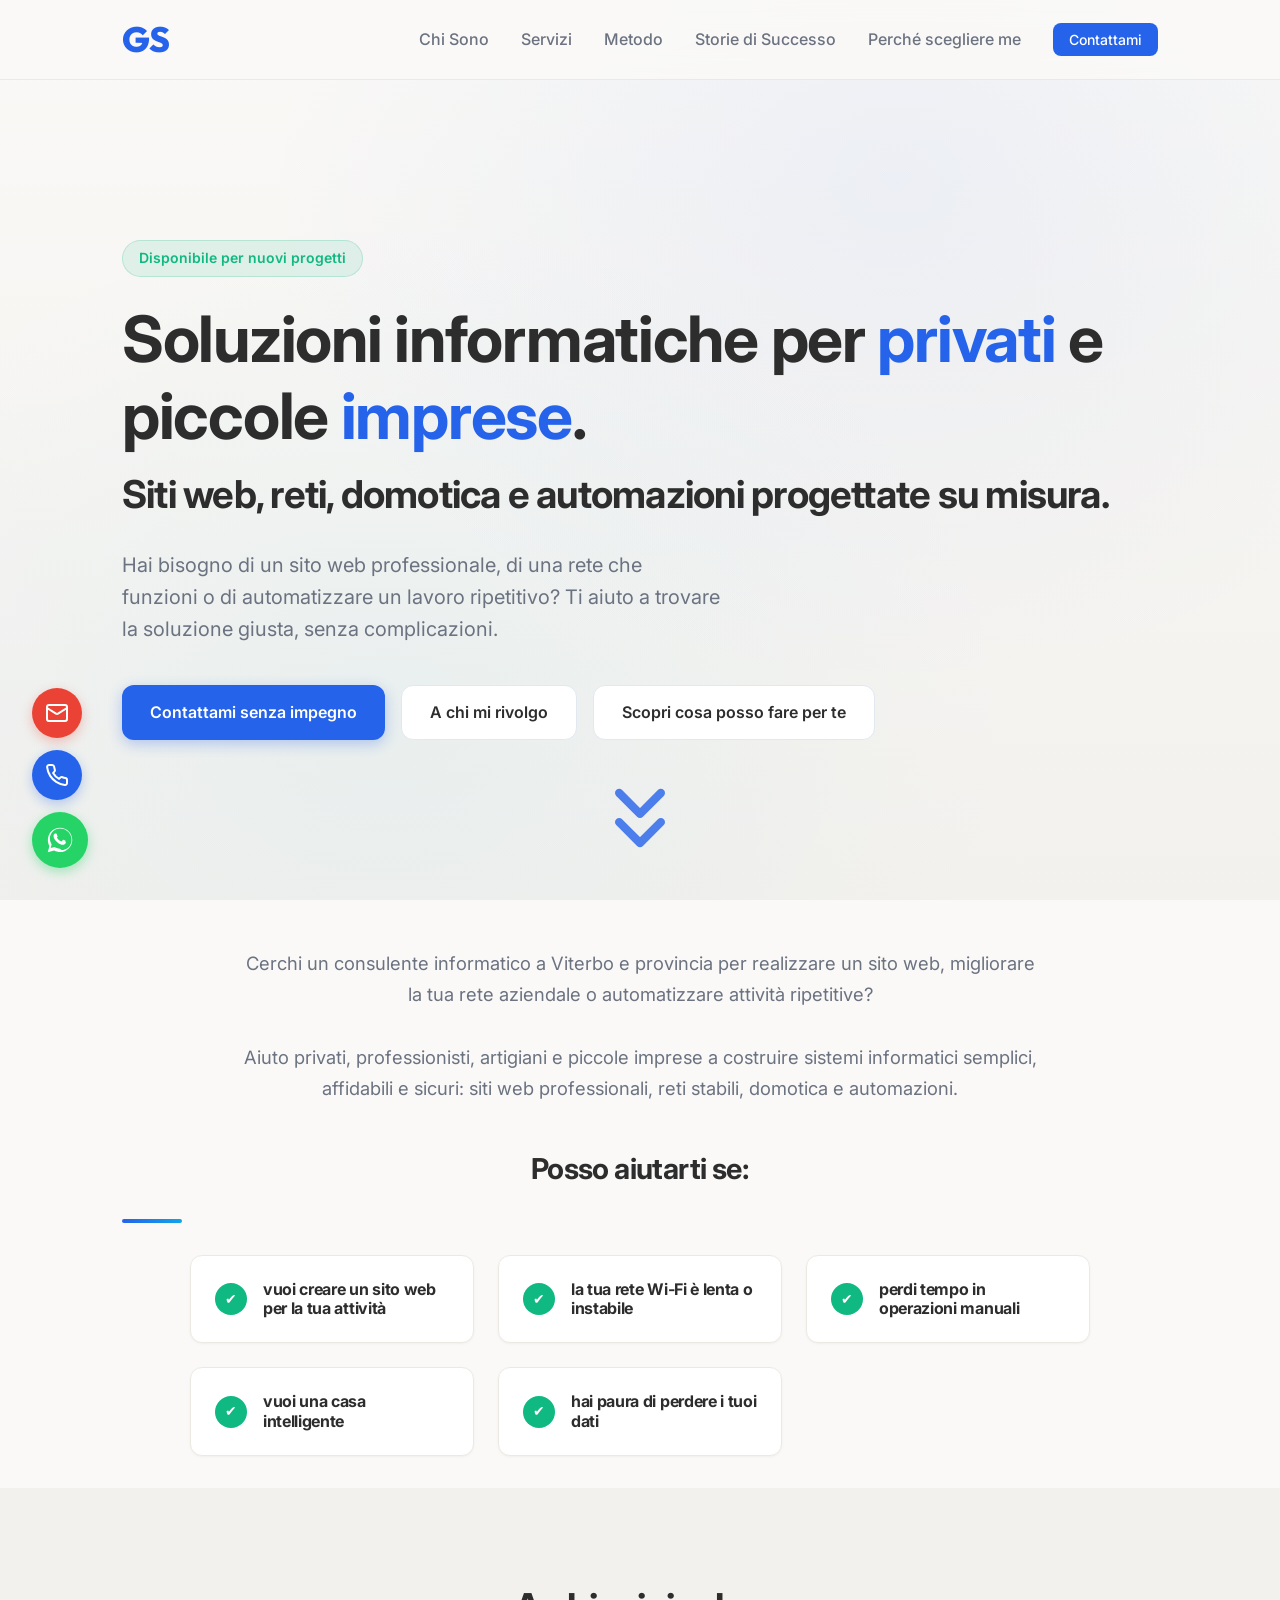
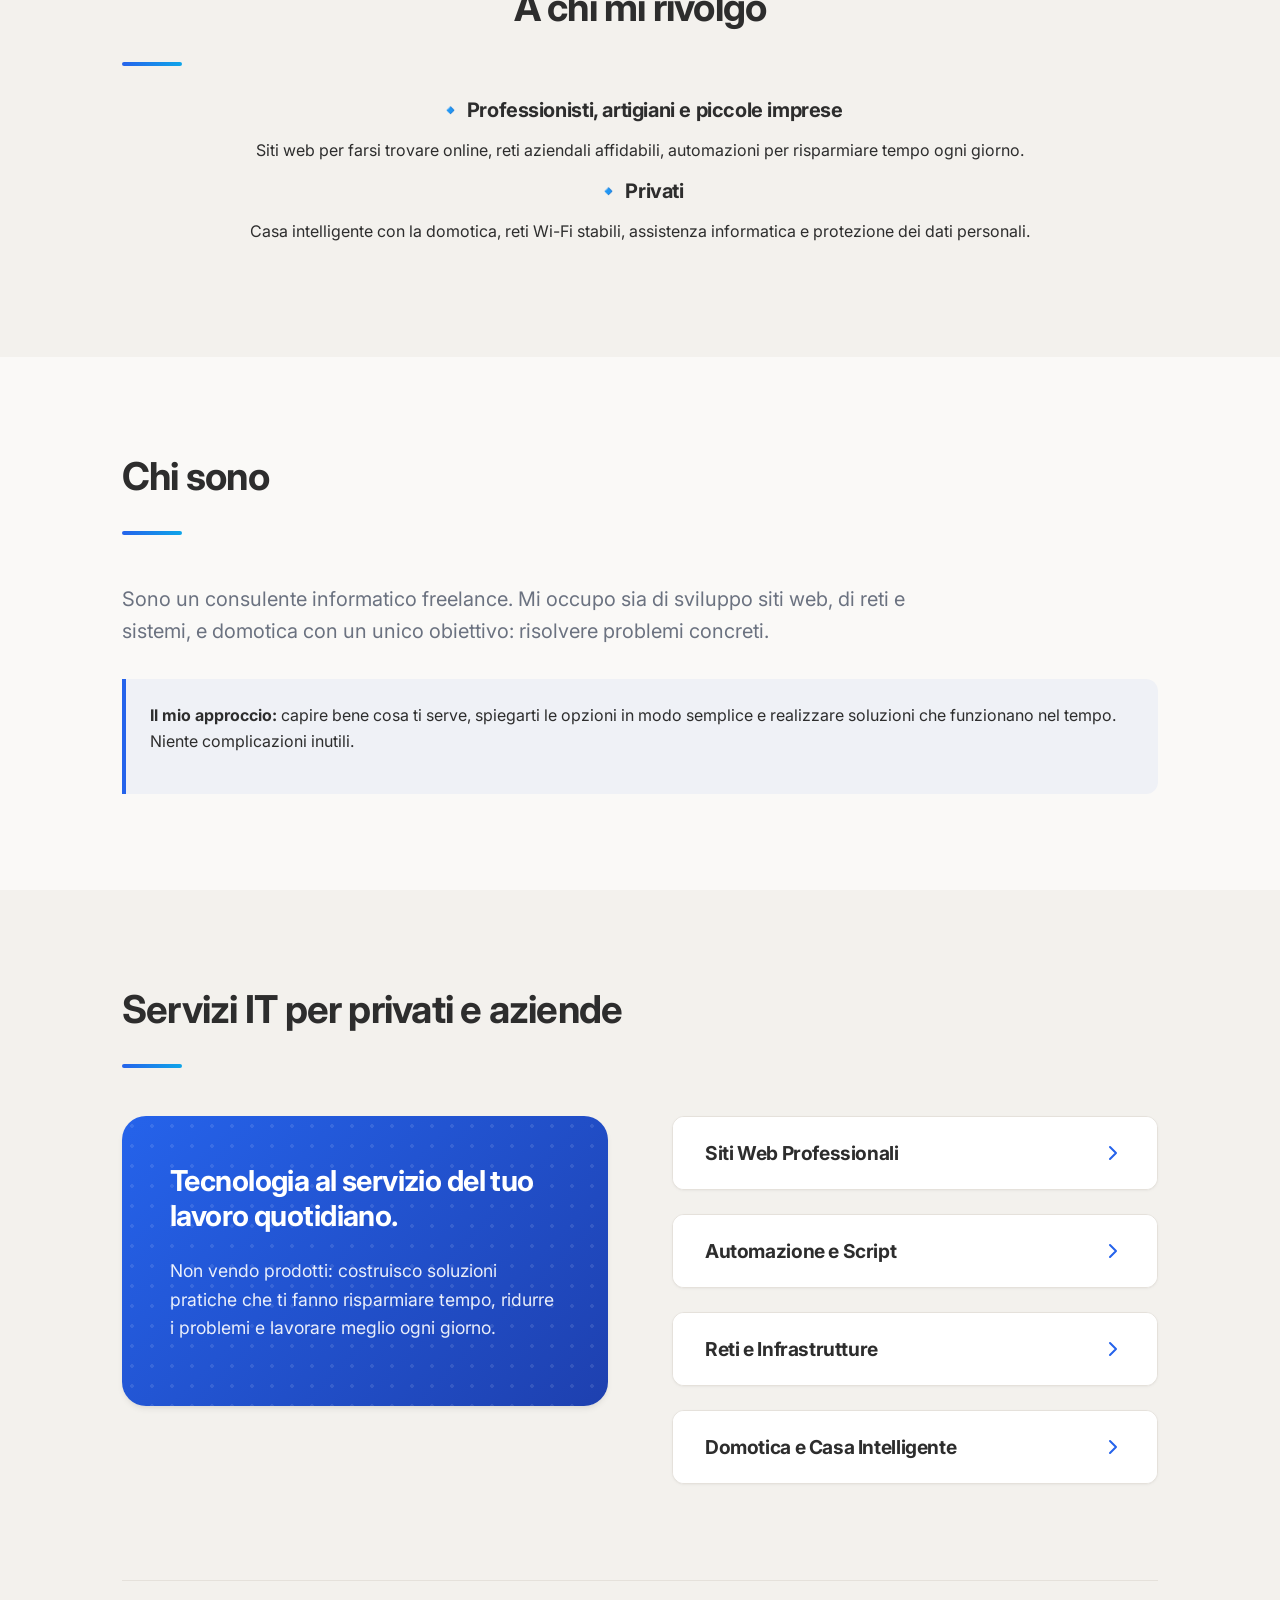
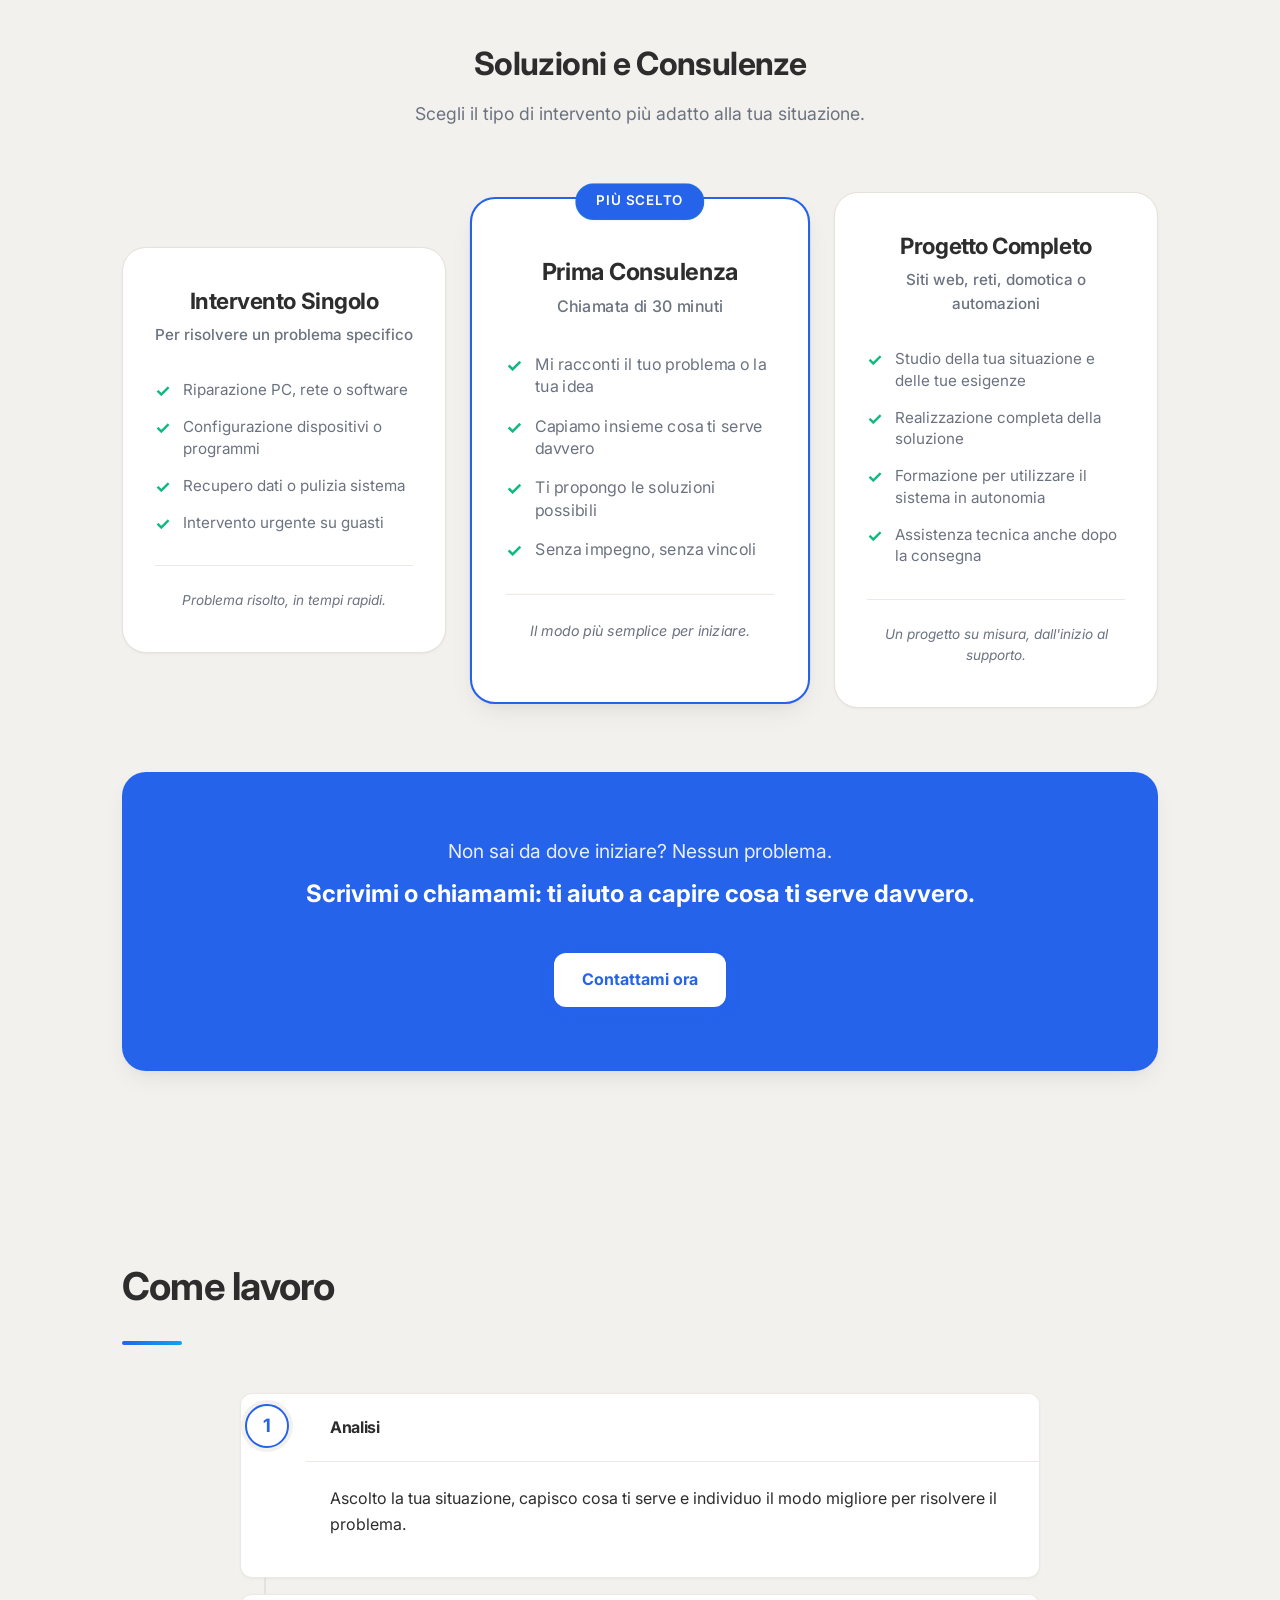
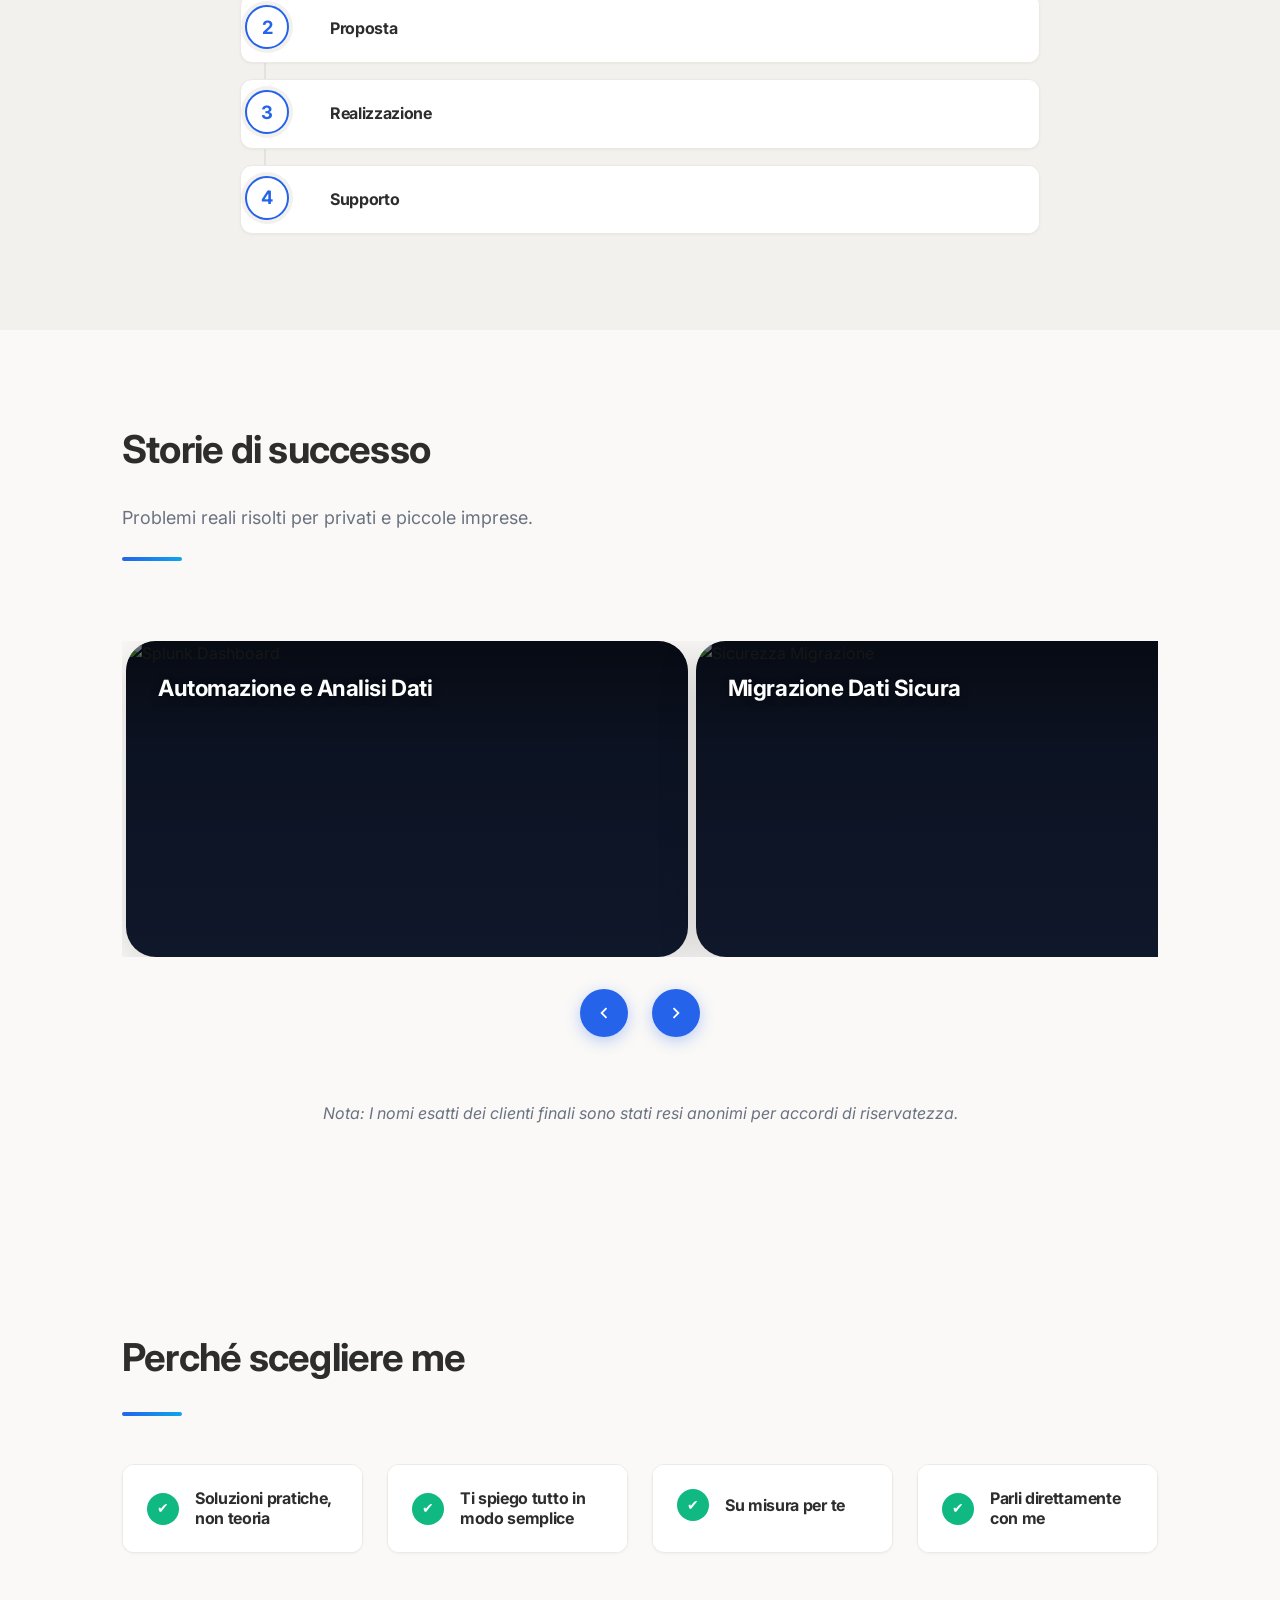
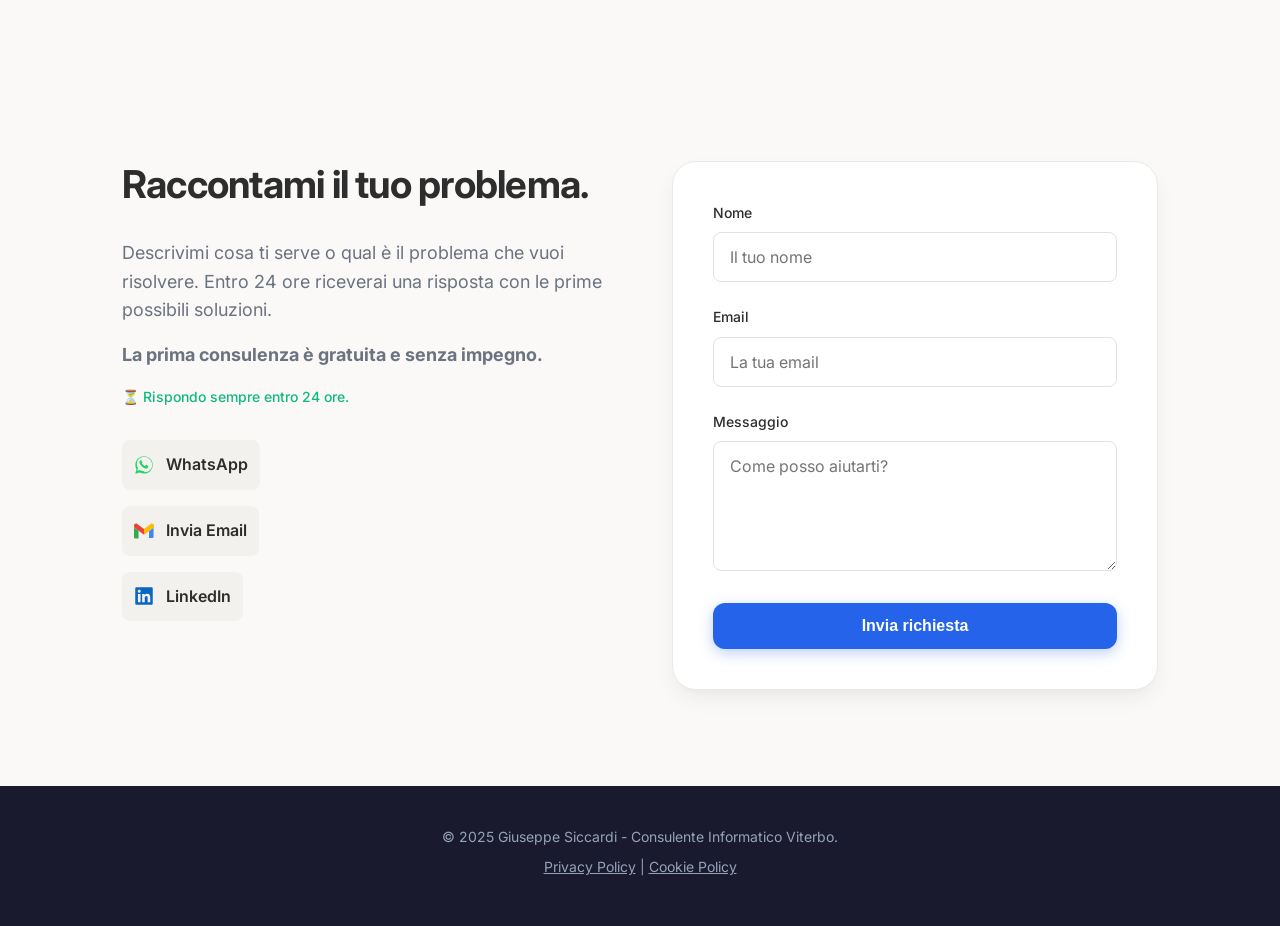
==== index.html @ b27546ba "feat: aggiornato indirizzo email principale in info@giuseppesiccardi.it su tutto il sito" ====
<!DOCTYPE html>
<html lang="it">

<head>
    <meta charset="UTF-8">
    <meta name="viewport" content="width=device-width, initial-scale=1.0">
    <title>Consulente Informatico a Viterbo | Siti Web, Reti, Domotica – Giuseppe Siccardi</title>
    <meta name="description"
        content="Consulente informatico a Viterbo. Realizzo siti web professionali, reti aziendali, domotica e automazioni per privati, professionisti e piccole imprese. Prima consulenza gratuita.">
    <meta name="keywords"
        content="consulente informatico, realizzazione siti web, automazione processi aziendali, reti informatiche aziendali, domotica casa, supporto informatico per aziende, sviluppo automazioni software, assistenza informatica">
    <meta name="author" content="Giuseppe Siccardi">
    <link rel="canonical" href="https://giuseppesiccardiit.vercel.app/">
    <!-- Google Fonts: Inter -->
    <link rel="preconnect" href="https://fonts.googleapis.com">
    <link rel="preconnect" href="https://fonts.gstatic.com" crossorigin>
    <link
        href="https://fonts.googleapis.com/css2?family=Inter:wght@300;400;500;600;700&family=Outfit:wght@600;700;800&display=swap"
        rel="stylesheet">
    <!-- Open Graph / Social Sharing -->
    <meta property="og:type" content="website">
    <meta property="og:url" content="https://giuseppesiccardiit.vercel.app/">
    <meta property="og:title" content="Giuseppe Siccardi — Consulente Informatico Freelance">
    <meta property="og:description"
        content="Siti web, reti, domotica e automazioni su misura per privati, professionisti e piccole imprese. Prima consulenza gratuita.">
    <meta property="og:image" content="https://giuseppesiccardiit.vercel.app/assets/images/og-image.png">
    <meta property="og:image:width" content="1200">
    <meta property="og:image:height" content="630">
    <meta name="twitter:card" content="summary_large_image">
    <meta name="twitter:title" content="Giuseppe Siccardi — Consulente Informatico Freelance">
    <meta name="twitter:description"
        content="Siti web, reti, domotica e automazioni su misura. Prima consulenza gratuita.">
    <meta name="twitter:image" content="https://giuseppesiccardiit.vercel.app/assets/images/og-image.png">
    <link rel="stylesheet" href="style.css">

    <!-- Favicon -->
    <link rel="icon"
        href="data:image/svg+xml,<svg xmlns='http://www.w3.org/2000/svg' viewBox='0 0 100 100'><text x='50' y='55' font-family='Arial, sans-serif' font-weight='bold' font-size='65' fill='%232563eb' text-anchor='middle' dominant-baseline='central'>GS</text></svg>">

    <!-- Structured Data: LocalBusiness -->
    <script type="application/ld+json">
    {
        "@context": "https://schema.org",
        "@type": "ProfessionalService",
        "name": "Giuseppe Siccardi — Consulente Informatico Viterbo",
        "areaServed": {  
            "@type": "Place",    
            "name": "Viterbo"
        },
        "address": {
            "@type": "PostalAddress",
            "addressLocality": "Viterbo",
            "addressCountry": "IT"
        },
        "description": "Consulente informatico freelance specializzato in realizzazione siti web, automazione processi aziendali, reti informatiche e domotica per privati, professionisti, artigiani e piccole aziende.",
        "url": "https://giuseppesiccardiit.vercel.app",
        "telephone": "+39-345-098-0097",
        "email": "info@giuseppesiccardi.it",
        "sameAs": [
            "https://www.linkedin.com/in/giuseppe-siccardi-294446117/"
        ],
        "serviceType": ["Realizzazione Siti Web", "Automazione Processi Aziendali", "Reti Informatiche", "Domotica", "Supporto Informatico"],
        "priceRange": "€€"
    }
    </script>
</head>

<body>
    <!-- Navbar -->
    <nav class="navbar" id="navbar">
        <div class="container nav-container">
            <a href="#" class="logo logo-text">GS</a>

            <!-- Mobile Contacts (Top Bar) -->
            <div class="mobile-nav-contacts">
                <a data-contact="email" class="mobile-nav-icon gmail" aria-label="Email">
                    <svg viewBox="0 0 24 24" fill="none" stroke="currentColor" stroke-width="2" stroke-linecap="round"
                        stroke-linejoin="round">
                        <path d="M4 4h16c1.1 0 2 .9 2 2v12c0 1.1-.9 2-2 2H4c-1.1 0-2-.9-2-2V6c0-1.1.9-2 2-2z">
                        </path>
                        <polyline points="22,6 12,13 2,6"></polyline>
                    </svg>
                </a>
                <a data-contact="phone" class="mobile-nav-icon phone" aria-label="Telefono">
                    <svg viewBox="0 0 24 24" fill="none" stroke="currentColor" stroke-width="2" stroke-linecap="round"
                        stroke-linejoin="round">
                        <path
                            d="M22 16.92v3a2 2 0 0 1-2.18 2 19.79 19.79 0 0 1-8.63-3.07 19.5 19.5 0 0 1-6-6 19.79 19.79 0 0 1-3.07-8.67A2 2 0 0 1 4.11 2h3a2 2 0 0 1 2 1.72 12.84 12.84 0 0 0 .7 2.81 2 2 0 0 1-.45 2.11L8.09 9.91a16 16 0 0 0 6 6l1.27-1.27a2 2 0 0 1 2.11-.45 12.84 12.84 0 0 0 2.81.7A2 2 0 0 1 22 16.92z">
                        </path>
                    </svg>
                </a>
                <a href="https://wa.me/393450980097" target="_blank" rel="noopener noreferrer"
                    class="mobile-nav-icon whatsapp" aria-label="WhatsApp">
                    <svg viewBox="0 0 448 512" fill="currentColor">
                        <path
                            d="M380.9 97.1C339 55.1 283.2 32 223.9 32c-122.4 0-222 99.6-222 222 0 39.1 10.2 77.3 29.6 111L0 480l117.7-30.9c32.4 17.7 68.9 27 106.1 27h.1c122.3 0 224.1-99.6 224.1-222 0-59.3-25.2-115-67.1-157zM223.9 414.6c-33.1 0-65.5-8.9-94-25.8l-6.7-4-69.8 18.3L72 334l-4.4-7c-18.5-29.4-28.2-63.3-28.2-98.2 0-101.9 83-184.8 184.8-184.8 56.4 0 109.1 21.9 148.8 61.8 39.8 39.8 61.8 92.4 61.8 148.8 0 101.9-82.9 184.8-184.8 184.8zM324.9 271c-5.5-2.8-32.8-16.2-37.9-18-5.1-1.9-8.8-2.8-12.5 2.8-3.7 5.6-14.3 18-17.6 21.8-3.2 3.7-6.5 4.2-12 1.4-32.6-16.3-54-29.1-75.5-66-2.1-3.6-.2-5.5 1.6-7.3 1.6-1.6 3.7-4.2 5.5-6.5 1.9-2.3 2.5-3.9 3.7-6.5 1.2-2.6.6-4.9-.3-6.3-1-1.4-12.5-30.1-17.1-41.2-4.5-10.8-9.1-9.3-12.5-9.5-3.2-.2-6.9-.2-10.6-.2-3.7 0-9.7 1.4-14.8 6.9-5.1 5.6-19.4 19-19.4 46.3 0 27.3 19.9 53.7 22.6 57.4 2.8 3.7 39.1 59.7 94.8 83.8 35.2 15.2 49 16.5 66.6 13.9 10.7-1.6 32.8-13.4 37.4-26.4 4.6-13 4.6-24.1 3.2-26.4-1.3-2.5-5-3.9-10.5-6.6z" />
                    </svg>
                </a>
            </div>

            <button class="mobile-nav-toggle" aria-controls="primary-navigation" aria-expanded="false"
                id="mobile-nav-toggle">
                <span class="sr-only">Menu</span>
                <div class="hamburger"></div>
            </button>
            <ul class="nav-links" id="primary-navigation">
                <li><a href="#about">Chi Sono</a></li>
                <li><a href="#services">Servizi</a></li>
                <li><a href="#workflow">Metodo</a></li>
                <li><a href="#success-stories">Storie di Successo</a></li>
                <li><a href="#why-me">Perché scegliere me</a></li>
                <li><a href="#contact" class="btn-sm">Contattami</a></li>
            </ul>
        </div>
    </nav>

    <!-- 1️⃣ Hero Section -->
    <header class="hero" id="home">
        <div class="container hero-container">
            <div class="hero-content">
                <span class="badge fade-up">Disponibile per nuovi progetti</span>
                <h1>Soluzioni informatiche per <span class="highlight">privati</span> e piccole <span
                        class="highlight">imprese</span>.</h1>
                <!--<h1 class="fade-up stagger-1">Trasformo processi manuali in sistemi digitali <span
                        class="highlight">automatizzati.</span></h1>-->
                <h2>Siti web, reti, domotica e automazioni progettate su misura.</h2>
                <!--<h2 class="fade-up stagger-2">Sistemi digitali intelligenti per professionisti che vogliono scalare.
                </h2>-->
                <p class="hero-description">
                    Hai bisogno di un sito web professionale, di una rete che funzioni o di automatizzare
                    un lavoro ripetitivo? Ti aiuto a trovare la soluzione giusta, senza complicazioni.
                </p>
                <!--<p class="hero-description fade-up stagger-3">Siti web, automazioni aziendali e infrastrutture IT
                    progettate per far crescere il tuo business e ridurre le inefficienze operative.</p>-->
                <div class="hero-actions fade-up stagger-4">
                    <a href="#contact" class="btn btn-primary">Contattami senza impegno</a>
                    <a href="#target" class="btn btn-secondary">A chi mi rivolgo</a>
                    <a href="#services" class="btn btn-secondary">Scopri cosa posso fare per te</a>
                </div>
            </div>
            <!-- Optional tech visual element -->
            <div class="hero-visual fade-in">
                <div class="tech-grid"></div>
            </div>

            <!-- Scroll Indicator Arrows -->
            <a href="#seo-intro" class="scroll-indicator" aria-label="Scorri verso il basso">
                <svg viewBox="0 0 24 24" width="100" height="100" stroke="currentColor" stroke-width="2" fill="none"
                    stroke-linecap="round" stroke-linejoin="round">
                    <polyline points="7 13 12 18 17 13"></polyline>
                    <polyline points="7 6 12 11 17 6"></polyline>
                </svg>
            </a>
        </div>
    </header>

    <!-- SEO Introduction Paragraph & Problemi che risolvo -->
    <section class="seo-intro section" id="seo-intro" style="padding-top: 3rem; padding-bottom: 2rem;">
        <div class="container">
            <p
                style="max-width: 800px; margin: 0 auto 3rem auto; text-align: center; color: var(--text-secondary); font-size: 1.15rem; line-height: 1.7;">
                Cerchi un consulente informatico a Viterbo e provincia per realizzare un sito web,
                migliorare la tua rete aziendale o automatizzare attività ripetitive?<br><br>
                Aiuto privati, professionisti, artigiani e piccole imprese a costruire
                sistemi informatici semplici, affidabili e sicuri:
                siti web professionali, reti stabili, domotica e automazioni.
            </p>

            <div class="section-header fade-up text-center" style="margin-bottom: 2rem;">
                <h2 style="font-size: 1.8rem;">Posso aiutarti se:</h2>
                <div class="divider mx-auto"></div>
            </div>

            <div class="reasons-grid fade-up stagger-1" style="max-width: 900px; margin: 0 auto;">
                <div class="reason-item">
                    <div class="check-icon">✔</div>
                    <h4>vuoi creare un sito web per la tua attività</h4>
                </div>
                <div class="reason-item">
                    <div class="check-icon">✔</div>
                    <h4>la tua rete Wi-Fi è lenta o instabile</h4>
                </div>
                <div class="reason-item">
                    <div class="check-icon">✔</div>
                    <h4>perdi tempo in operazioni manuali</h4>
                </div>
                <div class="reason-item">
                    <div class="check-icon">✔</div>
                    <h4>vuoi una casa intelligente</h4>
                </div>
                <div class="reason-item">
                    <div class="check-icon">✔</div>
                    <h4>hai paura di perdere i tuoi dati</h4>
                </div>
            </div>
        </div>
    </section>

    <!-- 1.5 Target Section -->
    <section class="target-section section bg-alt" id="target">
        <div class="container target-container text-center">
            <h2 class="fade-up">A chi mi rivolgo</h2>
            <div class="divider mx-auto"></div>

            <div class="target-grid mt-4">
                <div class="target-card fade-up stagger-1">
                    <h3>🔹 Professionisti, artigiani e piccole imprese</h3>
                    <p>Siti web per farsi trovare online, reti aziendali affidabili, automazioni per risparmiare tempo
                        ogni giorno.</p>
                </div>
                <div class="target-card fade-up stagger-2">
                    <h3>🔹 Privati</h3>
                    <p>Casa intelligente con la domotica, reti Wi-Fi stabili, assistenza informatica e protezione dei
                        dati personali.</p>
                </div>
            </div>
        </div>
    </section>

    <!-- 2️⃣ Chi sono -->
    <section class="about section" id="about">
        <div class="container about-container">
            <div class="section-header fade-up">
                <h2>Chi sono</h2>
                <div class="divider"></div>
            </div>
            <div class="about-content fade-up stagger-1">
                <p class="lead-text">Sono un consulente informatico freelance. Mi occupo sia di sviluppo siti web,
                    di reti e sistemi, e domotica con un unico obiettivo: risolvere problemi concreti.</p>
                <div class="approach-box mt-4">
                    <p><strong>Il mio approccio:</strong> capire bene cosa ti serve, spiegarti le opzioni in modo
                        semplice
                        e realizzare soluzioni che funzionano nel tempo. Niente complicazioni inutili.</p>
                </div>
            </div>
        </div>
    </section>

    <!-- 3️⃣ Servizi Offerti -->
    <section class="services section bg-alt" id="services">
        <div class="container">
            <div class="section-header fade-up">
                <h2>Servizi IT per privati e aziende</h2>
                <div class="divider"></div>
            </div>

            <div class="services-split fade-up">
                <!-- Colonna Sinistra: Ads / Image -->
                <div class="services-info">
                    <div class="info-content">
                        <h3>Tecnologia al servizio del tuo lavoro quotidiano.</h3>
                        <p>Non vendo prodotti: costruisco soluzioni pratiche che ti fanno risparmiare tempo,
                            ridurre i problemi e lavorare meglio ogni giorno.</p>
                    </div>
                    <!-- Neutrale Image (using a tech/abstract placeholder or subtle pattern) -->
                    <div class="info-image-wrapper">
                        <!-- You can swap this relative path to an actual neutral tech image if you have one, or keep it styled via CSS -->
                        <div class="info-placeholder-bg"></div>
                    </div>
                </div>

                <!-- Colonna Destra: Rettangoli Interattivi (Accordion) -->
                <div class="services-accordion">
                    <!-- Rettangolo 1 -->
                    <div class="service-rectangle">
                        <div class="rectangle-header">
                            <h3>Siti Web Professionali</h3>
                            <span class="rectangle-icon">
                                <svg xmlns="http://www.w3.org/2000/svg" width="24" height="24" viewBox="0 0 24 24"
                                    fill="none" stroke="currentColor" stroke-width="2" stroke-linecap="round"
                                    stroke-linejoin="round">
                                    <polyline points="9 18 15 12 9 6"></polyline>
                                </svg>
                            </span>
                        </div>
                        <div class="rectangle-body">
                            <p class="service-desc">Siti web moderni e veloci per presentare la tua attività e farti
                                trovare da nuovi clienti.
                            </p>
                            <ul class="service-list">
                                <li>Siti vetrina per professionisti, artigiani e attività</li>
                                <li>Design adatto a cellulare, tablet e PC</li>
                                <li>Moduli di contatto e richiesta preventivo</li>
                                <li>Ottimizzazione per i motori di ricerca</li>
                            </ul>
                            <p class="service-microcopy">Il tuo sito lavora per te, anche quando sei chiuso.</p>
                        </div>
                    </div>

                    <!-- Rettangolo 2 -->
                    <div class="service-rectangle">
                        <div class="rectangle-header">
                            <h3>Automazione e Script</h3>
                            <span class="rectangle-icon">
                                <svg xmlns="http://www.w3.org/2000/svg" width="24" height="24" viewBox="0 0 24 24"
                                    fill="none" stroke="currentColor" stroke-width="2" stroke-linecap="round"
                                    stroke-linejoin="round">
                                    <polyline points="9 18 15 12 9 6"></polyline>
                                </svg>
                            </span>
                        </div>
                        <div class="rectangle-body">
                            <p class="service-desc">Hai attività ripetitive che ti portano via tempo ogni giorno? Le
                                automatizzo io.</p>
                            <ul class="service-list">
                                <li>Raccolta e organizzazione automatica di dati</li>
                                <li>Report e resoconti generati in autonomia</li>
                                <li>Collegamento tra programmi che non si parlano</li>
                                <li>Eliminazione di copia-incolla e passaggi manuali</li>
                            </ul>
                            <p class="service-microcopy">Meno lavoro noioso, più tempo per le cose importanti.</p>
                        </div>
                    </div>

                    <!-- Rettangolo 3 -->
                    <div class="service-rectangle">
                        <div class="rectangle-header">
                            <h3>Reti e Infrastrutture</h3>
                            <span class="rectangle-icon">
                                <svg xmlns="http://www.w3.org/2000/svg" width="24" height="24" viewBox="0 0 24 24"
                                    fill="none" stroke="currentColor" stroke-width="2" stroke-linecap="round"
                                    stroke-linejoin="round">
                                    <polyline points="9 18 15 12 9 6"></polyline>
                                </svg>
                            </span>
                        </div>
                        <div class="rectangle-body">
                            <p class="service-desc">Reti stabili e sicure per casa e ufficio, con backup dei dati e
                                protezione da minacce.</p>
                            <ul class="service-list">
                                <li>Installazione e configurazione reti Wi-Fi e cablate</li>
                                <li>Backup automatici per non perdere mai i dati</li>
                                <li>Protezione da virus, intrusioni e accessi non autorizzati</li>
                                <li>Configurazione server e dispositivi di rete</li>
                            </ul>
                            <p class="service-microcopy">Una rete che funziona è una rete a cui non devi pensare.</p>
                        </div>
                    </div>

                    <!-- Rettangolo 4 -->
                    <div class="service-rectangle">
                        <div class="rectangle-header">
                            <h3>Domotica e Casa Intelligente</h3>
                            <span class="rectangle-icon">
                                <svg xmlns="http://www.w3.org/2000/svg" width="24" height="24" viewBox="0 0 24 24"
                                    fill="none" stroke="currentColor" stroke-width="2" stroke-linecap="round"
                                    stroke-linejoin="round">
                                    <polyline points="9 18 15 12 9 6"></polyline>
                                </svg>
                            </span>
                        </div>
                        <div class="rectangle-body">
                            <p class="service-desc">Controllo luci, temperatura, allarmi e consumi da un'unica app, in
                                modo sicuro e affidabile.</p>
                            <ul class="service-list">
                                <li>Gestione luci, tapparelle e climatizzazione automatica</li>
                                <li>Allarmi e sensori collegati al telefono</li>
                                <li>Monitoraggio consumi elettrici in tempo reale</li>
                                <li>Rete sicura che protegge i tuoi dispositivi</li>
                            </ul>
                            <p class="service-microcopy">Una casa più comoda, sicura e con bollette più basse.</p>
                        </div>
                    </div>
                </div>
            </div>

            <!-- PRICING / CONSULENZA -->
            <div class="pricing-section fade-up">
                <div class="pricing-header">
                    <h2>Soluzioni e Consulenze</h2>
                    <p>Scegli il tipo di intervento più adatto alla tua situazione.</p>
                </div>

                <div class="pricing-embla">
                    <div class="pricing-embla__viewport">
                        <div class="pricing-grid pricing-embla__container">
                            <!-- Pricing Card 1 -->
                            <div class="pricing-card pricing-embla__slide">
                                <h3>Intervento Singolo</h3>
                                <!--<div class="pricing-price">Da 150€</div>-->
                                <div class="pricing-subdesc">Per risolvere un problema specifico</div>
                                <ul>
                                    <li>Riparazione PC, rete o software</li>
                                    <li>Configurazione dispositivi o programmi</li>
                                    <li>Recupero dati o pulizia sistema</li>
                                    <li>Intervento urgente su guasti</li>
                                </ul>
                                <div class="pricing-microcopy">Problema risolto, in tempi rapidi.</div>
                            </div>

                            <!-- Pricing Card 2 (Highlight) -->
                            <div class="pricing-card featured pricing-embla__slide">
                                <div class="badge">Più scelto</div>
                                <h3>Prima Consulenza</h3>
                                <!--<div class="pricing-price">Gratuita <span class="pricing-strike">(Valore 120€)</span>
                                </div>-->
                                <div class="pricing-subdesc">Chiamata di 30 minuti</div>
                                <ul>
                                    <li>Mi racconti il tuo problema o la tua idea</li>
                                    <li>Capiamo insieme cosa ti serve davvero</li>
                                    <li>Ti propongo le soluzioni possibili</li>
                                    <li>Senza impegno, senza vincoli</li>
                                </ul>
                                <div class="pricing-microcopy">Il modo più semplice per iniziare.</div>
                            </div>

                            <!-- Pricing Card 3 -->
                            <div class="pricing-card pricing-embla__slide">
                                <h3>Progetto Completo</h3>
                                <!--<div class="pricing-price">Da 1.500€ <span class="pricing-custom">-
                                        personalizzato</span></div>-->
                                <div class="pricing-subdesc">Siti web, reti, domotica o automazioni</div>
                                <ul>
                                    <li>Studio della tua situazione e delle tue esigenze</li>
                                    <li>Realizzazione completa della soluzione</li>
                                    <li>Formazione per utilizzare il sistema in autonomia</li>
                                    <li>Assistenza tecnica anche dopo la consegna</li>
                                </ul>
                                <div class="pricing-microcopy">Un progetto su misura, dall'inizio al supporto.</div>
                            </div>
                        </div>
                    </div>

                    <!-- Mobile Navigation Buttons -->
                    <div class="pricing-embla__buttons">
                        <button class="pricing-btn pricing-prev" aria-label="Precedente">
                            <svg xmlns="http://www.w3.org/2000/svg" width="24" height="24" viewBox="0 0 24 24"
                                fill="none" stroke="currentColor" stroke-width="2" stroke-linecap="round"
                                stroke-linejoin="round">
                                <polyline points="15 18 9 12 15 6"></polyline>
                            </svg>
                        </button>
                        <button class="pricing-btn pricing-next" aria-label="Successivo">
                            <svg xmlns="http://www.w3.org/2000/svg" width="24" height="24" viewBox="0 0 24 24"
                                fill="none" stroke="currentColor" stroke-width="2" stroke-linecap="round"
                                stroke-linejoin="round">
                                <polyline points="9 18 15 12 9 6"></polyline>
                            </svg>
                        </button>
                    </div>
                </div>

                <!-- CTA Finale -->
                <div class="services-cta fade-up">
                    <p>Non sai da dove iniziare? Nessun problema.</p>
                    <p>Scrivimi o chiamami: ti aiuto a capire cosa ti serve davvero.</p>
                    <a href="#contact" class="btn btn-primary btn-lg">Contattami ora</a>
                </div>
            </div>
        </div>
    </section>


    <!-- 5️⃣ Modalità di lavoro -->
    <section class="workflow section bg-alt" id="workflow">
        <div class="container">
            <div class="section-header fade-up">
                <h2>Come lavoro</h2>
                <div class="divider"></div>
            </div>

            <div class="timeline">
                <div class="timeline-item accordion-card active fade-up stagger-1">
                    <div class="accordion-header timeline-header">
                        <div class="timeline-number">1</div>
                        <h4>Analisi</h4>
                    </div>
                    <div class="accordion-content" style="max-height: 500px;">
                        <div class="accordion-inner">
                            <p>Ascolto la tua situazione, capisco cosa ti serve e individuo il modo migliore
                                per risolvere il problema.</p>
                        </div>
                    </div>
                </div>
                <div class="timeline-item accordion-card fade-up stagger-2">
                    <div class="accordion-header timeline-header">
                        <div class="timeline-number">2</div>
                        <h4>Proposta</h4>
                    </div>
                    <div class="accordion-content">
                        <div class="accordion-inner">
                            <p>Ti presento la soluzione in modo chiaro: cosa farò, quanto costerà e
                                in quanto tempo sarà pronto. Nessuna sorpresa.</p>
                        </div>
                    </div>
                </div>
                <div class="timeline-item accordion-card fade-up stagger-3">
                    <div class="accordion-header timeline-header">
                        <div class="timeline-number">3</div>
                        <h4>Realizzazione</h4>
                    </div>
                    <div class="accordion-content">
                        <div class="accordion-inner">
                            <p>Mi occupo di tutto: costruisco, installo, configuro e verifico che
                                tutto funzioni correttamente prima di consegnarti il lavoro.</p>
                        </div>
                    </div>
                </div>
                <div class="timeline-item accordion-card fade-up stagger-4">
                    <div class="accordion-header timeline-header">
                        <div class="timeline-number">4</div>
                        <h4>Supporto</h4>
                    </div>
                    <div class="accordion-content">
                        <div class="accordion-inner">
                            <p>Non ti lascio solo dopo la consegna. Resto disponibile per assistenza,
                                aggiornamenti e qualsiasi dubbio.</p>
                        </div>
                    </div>
                </div>
            </div>
        </div>
    </section>

    <!-- 5.5️⃣ Storie di Successo -->
    <section class="success-stories section" id="success-stories">
        <div class="container">
            <div class="section-header fade-up">
                <h2>Storie di successo</h2>
                <p class="section-subtitle">Problemi reali risolti per privati e piccole imprese.</p>
                <div class="divider"></div>
            </div>

            <!-- Embla Carousel (Scale Effect) -->
            <div class="embla fade-up stagger-1">
                <div class="embla__viewport">
                    <div class="embla__container">
                        <div class="embla__slide">
                            <div class="slide-card open-modal-btn" data-modal="modal-ent-1">
                                <img src="https://images.unsplash.com/photo-1551288049-bebda4e38f71?auto=format&fit=crop&w=600&h=800&q=80"
                                    alt="Splunk Dashboard">
                                <div class="slide-overlay">
                                    <h3>Automazione e Analisi Dati</h3>
                                </div>
                            </div>
                        </div>
                        <div class="embla__slide">
                            <div class="slide-card open-modal-btn" data-modal="modal-ent-2">
                                <img src="https://images.unsplash.com/photo-1558494949-ef010cbdcc31?auto=format&fit=crop&w=600&h=800&q=80"
                                    alt="Sicurezza Migrazione">
                                <div class="slide-overlay">
                                    <h3>Migrazione Dati Sicura</h3>
                                </div>
                            </div>
                        </div>
                        <div class="embla__slide">
                            <div class="slide-card open-modal-btn" data-modal="modal-ent-3">
                                <img src="https://images.unsplash.com/photo-1460925895917-afdab827c52f?auto=format&fit=crop&w=600&h=800&q=80"
                                    alt="Sistemi CRM">
                                <div class="slide-overlay">
                                    <h3>Ottimizzazione Sistemi CRM</h3>
                                </div>
                            </div>
                        </div>
                        <div class="embla__slide">
                            <div class="slide-card open-modal-btn" data-modal="modal-ent-4">
                                <img src="https://images.unsplash.com/photo-1618401471353-b98afee0b2eb?auto=format&fit=crop&w=600&h=800&q=80"
                                    alt="Monitoring Servers">
                                <div class="slide-overlay">
                                    <h3>Scripting e Monitoring Proattivo</h3>
                                </div>
                            </div>
                        </div>
                        <div class="embla__slide">
                            <div class="slide-card open-modal-btn" data-modal="modal-inn-1">
                                <img src="https://images.unsplash.com/photo-1432888498266-38ffec3eaf0a?auto=format&fit=crop&w=600&h=800&q=80"
                                    alt="Automazione Lead Web">
                                <div class="slide-overlay">
                                    <h3>Automazione Lead per Siti Web</h3>
                                </div>
                            </div>
                        </div>
                        <div class="embla__slide">
                            <div class="slide-card open-modal-btn" data-modal="modal-inn-2">
                                <img src="https://images.unsplash.com/photo-1551434678-e076c223a692?auto=format&fit=crop&w=600&h=800&q=80"
                                    alt="Processi PMI">
                                <div class="slide-overlay">
                                    <h3>Automazione Processi per PMI</h3>
                                </div>
                            </div>
                        </div>
                        <div class="embla__slide">
                            <div class="slide-card open-modal-btn" data-modal="modal-inn-3">
                                <img src="https://images.unsplash.com/photo-1558002038-1055907df827?auto=format&fit=crop&w=600&h=800&q=80"
                                    alt="Networking Smart">
                                <div class="slide-overlay">
                                    <h3>Domotica Proattiva Integrata</h3>
                                </div>
                            </div>
                        </div>
                    </div>
                </div>
                <div class="embla__buttons">
                    <button class="embla__button embla__button--prev" type="button" aria-label="Precedente">
                        <svg viewBox="0 0 24 24">
                            <path d="M15.41 7.41L14 6l-6 6 6 6 1.41-1.41L10.83 12z" />
                        </svg>
                    </button>
                    <button class="embla__button embla__button--next" type="button" aria-label="Successivo">
                        <svg viewBox="0 0 24 24">
                            <path d="M10 6L8.59 7.41 13.17 12l-4.58 4.59L10 18l6-6z" />
                        </svg>
                    </button>
                </div>
            </div>

            <p class="mt-4 fade-up stagger-2" style="text-align:center; color: var(--text-secondary);">
                <em>Nota: I nomi esatti dei clienti finali sono stati resi anonimi per accordi di riservatezza.</em>
            </p>
        </div>

        <!-- HTML Modali -->
        <div class="modal" id="modal-ent-1">
            <div class="modal-content">
                <button class="close-modal">&times;</button>
                <h3>Automazione e Analisi Dati</h3>
                <p><strong>Problema:</strong> L'azienda perdeva giorni interi a raccogliere dati a mano da programmi
                    diversi.
                    I report arrivavano sempre in ritardo.</p>
                <p><strong>Soluzione:</strong> Ho creato un sistema che raccoglie i dati automaticamente e genera
                    i report da solo, ogni giorno.</p>
                <p><strong>Risultato:</strong> Nessun lavoro manuale, report sempre pronti.
                    L'azienda ora prende decisioni più velocemente.</p>
                <p class="skills-highlight">👉 Impatto: 80% di tempo risparmiato nella raccolta dati
                </p>
            </div>
        </div>

        <div class="modal" id="modal-ent-2">
            <div class="modal-content">
                <button class="close-modal">&times;</button>
                <h3>Migrazione Dati Sicura</h3>
                <p><strong>Problema:</strong> Il cliente doveva spostare migliaia di dati importanti su un nuovo
                    sistema,
                    con il rischio di perdere informazioni.</p>
                <p><strong>Soluzione:</strong> Ho costruito un processo controllato passo per passo,
                    verificando che ogni dato venisse trasferito correttamente.</p>
                <p><strong>Risultato:</strong> Migrazione completata in anticipo. Zero dati persi,
                    zero interruzioni del lavoro.</p>
                <p class="skills-highlight">👉 Impatto: Nessun dato perso, nessuna interruzione
                </p>
            </div>
        </div>

        <div class="modal" id="modal-ent-3">
            <div class="modal-content">
                <button class="close-modal">&times;</button>
                <h3>Ripristino Gestionale Vendite</h3>
                <p><strong>Problema:</strong> Il programma usato dai venditori si bloccava spesso,
                    causando rallentamenti e frustrazione ogni giorno.</p>
                <p><strong>Soluzione:</strong> Ho trovato la causa dei blocchi e risolto il problema
                    alla radice, velocizzando anche il funzionamento generale.</p>
                <p><strong>Risultato:</strong> Niente più blocchi. I venditori hanno ripreso a lavorare
                    senza interruzioni.</p>
                <p class="skills-highlight">👉 Impatto: Problemi quotidiani eliminati, vendite ripristinate
                </p>
            </div>
        </div>

        <div class="modal" id="modal-ent-4">
            <div class="modal-content">
                <button class="close-modal">&times;</button>
                <h3>Aggiornamenti Automatizzati</h3>
                <p><strong>Problema:</strong> Ogni aggiornamento dei sistemi richiedeva ore di lavoro manuale
                    e spesso causava errori e blocchi imprevisti.</p>
                <p><strong>Soluzione:</strong> Ho automatizzato l'intero processo di aggiornamento
                    con controlli automatici che rilevano i problemi prima che diventino gravi.</p>
                <p><strong>Risultato:</strong> Errori dimezzati fin dal primo giorno. Gli aggiornamenti
                    ora avvengono in modo rapido e senza imprevisti.</p>
                <p class="skills-highlight">👉 Impatto: Dimezzati i guasti, aggiornamenti senza interruzioni
                </p>
            </div>
        </div>

        <div class="modal" id="modal-inn-1">
            <div class="modal-content">
                <button class="close-modal">&times;</button>
                <h3>Sito Web che Genera Contatti</h3>
                <p><strong>Problema:</strong> Il professionista riceveva richieste via email, telefono e social, senza
                    un sistema
                    per organizzarle. Molti potenziali clienti si perdevano per strada.
                </p>
                <p><strong>Soluzione:</strong> Ho realizzato un sito web con un modulo di contatto
                    che organizza automaticamente le richieste e avvisa il professionista in tempo reale.</p>
                <p><strong>Risultato:</strong> Nessuna richiesta persa. Il professionista risponde
                    più velocemente e converte più contatti in clienti.</p>
                <p class="skills-highlight">👉 Impatto: Più richieste gestite, meno clienti persi
                </p>
            </div>
        </div>

        <div class="modal" id="modal-inn-2">
            <div class="modal-content">
                <button class="close-modal">&times;</button>
                <h3>Automazione Report per Piccola Impresa</h3>
                <p><strong>Problema:</strong> Un dipendente passava ore ogni settimana a copiare dati
                    da un programma all'altro per preparare i report mensili.
                </p>
                <p><strong>Soluzione:</strong> Ho creato un sistema automatico che raccoglie i dati
                    dai diversi programmi e genera i report da solo.</p>
                <p><strong>Risultato:</strong> Il dipendente ora si dedica ad attività più utili.
                    I report arrivano pronti ogni mattina, senza errori.</p>
                <p class="skills-highlight">👉 Impatto: Ore di lavoro manuale eliminate, report sempre aggiornati
                </p>
            </div>
        </div>

        <div class="modal" id="modal-inn-3">
            <div class="modal-content">
                <button class="close-modal">&times;</button>
                <h3>Domotica Professionale per Casa e Ufficio</h3>
                <p><strong>Problema:</strong> Il cliente aveva diversi dispositivi smart che non funzionavano
                    bene insieme e lasciavano la rete vulnerabile ad attacchi esterni.</p>
                <p><strong>Soluzione:</strong> Ho sostituito i dispositivi disordinati con un sistema unico
                    e sicuro che gestisce luci, temperatura, allarmi e consumi da un'unica app.</p>
                <p><strong>Risultato:</strong> Tutto sotto controllo da telefono, bollette più basse
                    e rete completamente protetta.</p>
                <p class="skills-highlight">👉 Impatto: Risparmio energetico, sicurezza e comfort migliorati
                </p>
            </div>
        </div>

    </section>

    <!-- 4️⃣ Perché scegliere me -->
    <section class="why-me section" id="why-me">
        <div class="container">
            <div class="section-header fade-up">
                <h2>Perché scegliere me</h2>
                <div class="divider"></div>
            </div>

            <div class="reasons-grid">
                <div class="accordion-card fade-up stagger-1">
                    <div class="accordion-header">
                        <div class="check-icon">✔</div>
                        <h4>Soluzioni pratiche, non teoria</h4>
                    </div>
                    <div class="accordion-content">
                        <div class="accordion-inner">
                            <p>Non mi limito alla parte tecnica: capisco la tua situazione e ti propongo
                                la soluzione più semplice ed efficace per risolvere il problema.</p>
                        </div>
                    </div>
                </div>
                <div class="accordion-card fade-up stagger-2">
                    <div class="accordion-header">
                        <div class="check-icon">✔</div>
                        <h4>Ti spiego tutto in modo semplice</h4>
                    </div>
                    <div class="accordion-content">
                        <div class="accordion-inner">
                            <p>Niente parole complicate. Ti spiego cosa faccio e perché,
                                in modo che tu possa decidere con tranquillità.</p>
                        </div>
                    </div>
                </div>
                <div class="accordion-card fade-up stagger-3">
                    <div class="accordion-header">
                        <div class="check-icon">✔</div>
                        <h4>Su misura per te</h4>
                    </div>
                    <div class="accordion-content">
                        <div class="accordion-inner">
                            <p>Ogni situazione è diversa. Non uso soluzioni preconfezionate:
                                quello che costruisco è pensato per le tue esigenze reali.
                            </p>
                        </div>
                    </div>
                </div>
                <div class="accordion-card fade-up stagger-4">
                    <div class="accordion-header">
                        <div class="check-icon">✔</div>
                        <h4>Parli direttamente con me</h4>
                    </div>
                    <div class="accordion-content">
                        <div class="accordion-inner">
                            <p>Niente centralini o ticket. Mi contatti direttamente e ti rispondo
                                in tempi brevi. Se c'è un'urgenza, intervengo subito.</p>
                        </div>
                    </div>
                </div>
            </div>
        </div>
    </section>

    <!-- 6️⃣ Contatti -->
    <section class="contact section" id="contact">
        <div class="container contact-container">
            <div class="contact-info fade-up">
                <h2>Raccontami il tuo problema.</h2>
                <p>Descrivimi cosa ti serve o qual è il problema che vuoi risolvere.
                    Entro 24 ore riceverai una risposta con le prime possibili soluzioni.</p>
                <p><strong>La prima consulenza è gratuita e senza impegno.</strong></p>
                <p class="micro-copy">⏳ Rispondo sempre entro 24 ore.</p>

                <div class="direct-contacts mt-4">
                    <a href="https://wa.me/393450980097" target="_blank" rel="noopener noreferrer" class="contact-link">
                        <svg xmlns="http://www.w3.org/2000/svg" width="20" height="20" viewBox="0 0 448 512"
                            fill="#25D366">
                            <path
                                d="M380.9 97.1C339 55.1 283.2 32 223.9 32c-122.4 0-222 99.6-222 222 0 39.1 10.2 77.3 29.6 111L0 480l117.7-30.9c32.4 17.7 68.9 27 106.1 27h.1c122.3 0 224.1-99.6 224.1-222 0-59.3-25.2-115-67.1-157zM223.9 414.6c-33.1 0-65.5-8.9-94-25.8l-6.7-4-69.8 18.3L72 334l-4.4-7c-18.5-29.4-28.2-63.3-28.2-98.2 0-101.9 83-184.8 184.8-184.8 56.4 0 109.1 21.9 148.8 61.8 39.8 39.8 61.8 92.4 61.8 148.8 0 101.9-82.9 184.8-184.8 184.8zM324.9 271c-5.5-2.8-32.8-16.2-37.9-18-5.1-1.9-8.8-2.8-12.5 2.8-3.7 5.6-14.3 18-17.6 21.8-3.2 3.7-6.5 4.2-12 1.4-32.6-16.3-54-29.1-75.5-66-2.1-3.6-.2-5.5 1.6-7.3 1.6-1.6 3.7-4.2 5.5-6.5 1.9-2.3 2.5-3.9 3.7-6.5 1.2-2.6.6-4.9-.3-6.3-1-1.4-12.5-30.1-17.1-41.2-4.5-10.8-9.1-9.3-12.5-9.5-3.2-.2-6.9-.2-10.6-.2-3.7 0-9.7 1.4-14.8 6.9-5.1 5.6-19.4 19-19.4 46.3 0 27.3 19.9 53.7 22.6 57.4 2.8 3.7 39.1 59.7 94.8 83.8 35.2 15.2 49 16.5 66.6 13.9 10.7-1.6 32.8-13.4 37.4-26.4 4.6-13 4.6-24.1 3.2-26.4-1.3-2.5-5-3.9-10.5-6.6z" />
                        </svg>
                        WhatsApp
                    </a>
                    <a data-contact="email" class="contact-link">
                        <svg xmlns="http://www.w3.org/2000/svg" viewBox="0 0 24 24" width="20" height="20">
                            <path
                                d="M24 5.457v13.909c0 .904-.732 1.636-1.636 1.636h-3.819V11.73L12 16.64l-6.545-4.91v9.273H1.636A1.636 1.636 0 0 1 0 19.366V5.457c0-2.023 2.309-3.178 3.927-1.964L5.455 4.64 12 9.548l6.545-4.91 1.528-1.145C21.69 2.28 24 3.434 24 5.457z"
                                fill="none" />
                            <path
                                d="M12 16.642L1.527 8.783A2.128 2.128 0 0 1 0 7.636V19.36c0 .904.732 1.636 1.636 1.636h3.819V11.73l6.545 4.912z"
                                fill="#34a853" />
                            <path
                                d="M12 16.642l10.473-7.859c.535-.401.996-1.049.996-1.745v11.725c0 .906-.732 1.638-1.636 1.638h-3.819V11.73l-6.014 4.912z"
                                fill="#4285f4" />
                            <path d="M12 9.548L3.927 3.493C2.309 2.28 0 3.434 0 5.457v2.179L12 16.642" fill="#ea4335" />
                            <path d="M12 9.548l8.073-6.055c1.618-1.214 3.927-.06 3.927 1.964v2.179L12 16.642"
                                fill="#fbbc04" />
                        </svg>
                        Invia Email
                    </a>
                    <a href="https://www.linkedin.com/in/giuseppe-siccardi-294446117/" target="_blank"
                        rel="noopener noreferrer" class="contact-link">
                        <svg xmlns="http://www.w3.org/2000/svg" width="20" height="20" viewBox="0 0 448 512"
                            fill="#0A66C2">
                            <path
                                d="M416 32H31.9C14.3 32 0 46.5 0 64.3v383.4C0 465.5 14.3 480 31.9 480H416c17.6 0 32-14.5 32-32.3V64.3c0-17.8-14.4-32.3-32-32.3zM135.4 416H69V202.2h66.5V416zm-33.2-243c-21.3 0-38.5-17.3-38.5-38.5S80.9 96 102.2 96c21.2 0 38.5 17.3 38.5 38.5 0 21.3-17.2 38.5-38.5 38.5zm282.1 243h-66.4V312c0-24.8-.5-56.7-34.5-56.7-34.6 0-39.9 27-39.9 54.9V416h-66.4V202.2h63.7v29.2h.9c8.9-16.8 30.6-34.5 62.9-34.5 67.2 0 79.7 44.3 79.7 101.9V416z" />
                        </svg>
                        LinkedIn
                    </a>
                </div>
            </div>

            <div class="contact-form-wrapper fade-up stagger-2">
                <form class="contact-form" action="https://formspree.io/f/mjgakwve" method="POST">
                    <!-- Configurazione Formspree -->
                    <input type="hidden" name="_subject" value="Nuova richiesta dal sito web!">
                    <input type="hidden" name="_language" value="it">
                    <input type="hidden" name="_next" value="#contact">

                    <div class="form-group">
                        <label for="name">Nome</label>
                        <input type="text" id="name" name="name" required placeholder="Il tuo nome">
                    </div>
                    <div class="form-group">
                        <label for="email">Email</label>
                        <input type="email" id="email" name="_replyto" required placeholder="La tua email">
                    </div>
                    <div class="form-group">
                        <label for="message">Messaggio</label>
                        <textarea id="message" name="message" rows="5" required
                            placeholder="Come posso aiutarti?"></textarea>
                    </div>
                    <button type="submit" class="btn btn-primary btn-block">Invia richiesta</button>
                </form>
            </div>
        </div>
    </section>

    <!-- Footer -->
    <footer class="footer">
        <div class="container">
            <div class="footer-content">
                <p>&copy; 2025 Giuseppe Siccardi - Consulente Informatico Viterbo.</p>
                <p class="footer-links">
                    <a href="privacy-policy.html">Privacy Policy</a> | <a href="cookie-policy.html">Cookie Policy</a>
                </p>
            </div>
        </div>
    </footer>

    <!-- Floating Contact Buttons -->
    <div class="floating-contacts">
        <a href="mailto:info@giuseppesiccardi.it" class="float-btn float-gmail" aria-label="Invia Email">
            <svg xmlns="http://www.w3.org/2000/svg" width="24" height="24" viewBox="0 0 24 24" fill="none"
                stroke="white" stroke-width="2" stroke-linecap="round" stroke-linejoin="round">
                <rect x="2" y="4" width="20" height="16" rx="2"></rect>
                <path d="m22 7-8.97 5.7a1.94 1.94 0 0 1-2.06 0L2 7"></path>
            </svg>
        </a>
        <a data-contact="phone" class="float-btn float-phone" aria-label="Chiamami">
            <svg xmlns="http://www.w3.org/2000/svg" width="24" height="24" viewBox="0 0 24 24" fill="none"
                stroke="white" stroke-width="2" stroke-linecap="round" stroke-linejoin="round">
                <path
                    d="M22 16.92v3a2 2 0 0 1-2.18 2 19.79 19.79 0 0 1-8.63-3.07 19.5 19.5 0 0 1-6-6 19.79 19.79 0 0 1-3.07-8.67A2 2 0 0 1 4.11 2h3a2 2 0 0 1 2 1.72 12.84 12.84 0 0 0 .7 2.81 2 2 0 0 1-.45 2.11L8.09 9.91a16 16 0 0 0 6 6l1.27-1.27a2 2 0 0 1 2.11-.45 12.84 12.84 0 0 0 2.81.7A2 2 0 0 1 22 16.92z">
                </path>
            </svg>
        </a>
        <a href="https://wa.me/393450980097" target="_blank" rel="noopener noreferrer" class="float-btn float-whatsapp"
            aria-label="Contattami su WhatsApp">
            <svg xmlns="http://www.w3.org/2000/svg" width="28" height="28" viewBox="0 0 448 512" fill="white">
                <path
                    d="M380.9 97.1C339 55.1 283.2 32 223.9 32c-122.4 0-222 99.6-222 222 0 39.1 10.2 77.3 29.6 111L0 480l117.7-30.9c32.4 17.7 68.9 27 106.1 27h.1c122.3 0 224.1-99.6 224.1-222 0-59.3-25.2-115-67.1-157zM223.9 414.6c-33.1 0-65.5-8.9-94-25.8l-6.7-4-69.8 18.3L72 334l-4.4-7c-18.5-29.4-28.2-63.3-28.2-98.2 0-101.9 83-184.8 184.8-184.8 56.4 0 109.1 21.9 148.8 61.8 39.8 39.8 61.8 92.4 61.8 148.8 0 101.9-82.9 184.8-184.8 184.8zM324.9 271c-5.5-2.8-32.8-16.2-37.9-18-5.1-1.9-8.8-2.8-12.5 2.8-3.7 5.6-14.3 18-17.6 21.8-3.2 3.7-6.5 4.2-12 1.4-32.6-16.3-54-29.1-75.5-66-2.1-3.6-.2-5.5 1.6-7.3 1.6-1.6 3.7-4.2 5.5-6.5 1.9-2.3 2.5-3.9 3.7-6.5 1.2-2.6.6-4.9-.3-6.3-1-1.4-12.5-30.1-17.1-41.2-4.5-10.8-9.1-9.3-12.5-9.5-3.2-.2-6.9-.2-10.6-.2-3.7 0-9.7 1.4-14.8 6.9-5.1 5.6-19.4 19-19.4 46.3 0 27.3 19.9 53.7 22.6 57.4 2.8 3.7 39.1 59.7 94.8 83.8 35.2 15.2 49 16.5 66.6 13.9 10.7-1.6 32.8-13.4 37.4-26.4 4.6-13 4.6-24.1 3.2-26.4-1.3-2.5-5-3.9-10.5-6.6z" />
            </svg>
        </a>
    </div>

    <!-- Back to top -->
    <a href="#" class="back-to-top" id="back-to-top" aria-label="Torna in cima">
        <svg xmlns="http://www.w3.org/2000/svg" width="24" height="24" viewBox="0 0 24 24" fill="none"
            stroke="currentColor" stroke-width="2" stroke-linecap="round" stroke-linejoin="round">
            <polyline points="18 15 12 9 6 15"></polyline>
        </svg>
    </a>

    <!-- Embla Carousel JS -->
    <script src="https://unpkg.com/embla-carousel/embla-carousel.umd.js"></script>
    <script src="https://unpkg.com/embla-carousel-autoplay/embla-carousel-autoplay.umd.js"></script>
    <script src="script.js"></script>
    <!-- Obfuscated contact links - assembled at runtime to prevent scraping -->
    <script>
        (function () {
            var e = 'info' + '@' + 'giuseppesiccardi.it';
            var p = '+39' + '345' + '0980097';
            var wa = 'https://wa.me/' + '393450980097';
            document.querySelectorAll('[data-contact="email"]').forEach(function (el) {
                el.href = 'mailto:' + e;
            });
            document.querySelectorAll('[data-contact="phone"]').forEach(function (el) {
                el.href = 'tel:' + p;
            });
            document.querySelectorAll('[data-contact="whatsapp"]').forEach(function (el) {
                el.href = wa;
            });
        })();
    </script>
</body>

</html>
---- style.css ----
/* =========================================
   VARIABLES & DESIGN SYSTEM
   ========================================= */
:root {
    /* Colors - Warm Neutral Palette */
    --bg-primary: #faf9f7;
    --bg-secondary: #f3f1ed;
    --bg-card: #ffffff;
    --bg-tech: #1a1a2e;

    --text-primary: #2d2d2d;
    --text-secondary: #6b7280;
    --text-light: #faf9f7;

    --color-primary: #2563eb;
    /* Blue */
    --color-primary-dark: #1d4ed8;
    --color-accent: #0ea5e9;
    /* Aqua/Tech Blue */
    --color-success: #10b981;

    --border-color: #e5e1db;
    --border-color-light: #ece9e3;

    /* Typography */
    --font-main: 'Inter', -apple-system, BlinkMacSystemFont, "Segoe UI", Roboto, Helvetica, Arial, sans-serif;

    /* Spacing & Layout */
    --container-max: 1100px;
    --section-pad-y: 6rem;
    --border-radius-sm: 8px;
    --border-radius-md: 12px;
    --border-radius-lg: 24px;

    /* Transitions */
    --transition-fast: 0.2s ease;
    --transition-base: 0.3s ease;
    --transition-slow: 0.5s cubic-bezier(0.4, 0, 0.2, 1);

    /* Shadows */
    --shadow-sm: 0 1px 3px 0 rgb(0 0 0 / 0.04), 0 1px 2px -1px rgb(0 0 0 / 0.04);
    --shadow-md: 0 4px 6px -1px rgb(0 0 0 / 0.07), 0 2px 4px -2px rgb(0 0 0 / 0.05);
    --shadow-lg: 0 10px 25px -5px rgb(0 0 0 / 0.08), 0 4px 10px -4px rgb(0 0 0 / 0.04);
    --tech-glow: 0 0 20px rgba(14, 165, 233, 0.15);
}

/* =========================================
   RESET & BASE STYLES
   ========================================= */
* {
    margin: 0;
    padding: 0;
    box-sizing: border-box;
}

html {
    scroll-behavior: smooth;
    font-size: 16px;
}

body {
    font-family: var(--font-main);
    color: var(--text-primary);
    background-color: var(--bg-primary);
    line-height: 1.6;
    overflow-x: hidden;
}

h1,
h2,
h3,
h4 {
    line-height: 1.2;
    font-weight: 700;
    letter-spacing: -0.02em;
}

a {
    text-decoration: none;
    color: inherit;
    transition: var(--transition-base);
}

ul {
    list-style: none;
}

img {
    max-width: 100%;
    height: auto;
}

.container {
    width: 100%;
    max-width: var(--container-max);
    margin: 0 auto;
    padding: 0 2rem;
}

.section {
    padding: var(--section-pad-y) 0;
}

.bg-alt {
    background-color: var(--bg-secondary);
}

.highlight {
    color: var(--color-primary);
}

.text-gradient {
    background: linear-gradient(135deg, var(--color-primary), var(--color-accent));
    -webkit-background-clip: text;
    background-clip: text;
    -webkit-text-fill-color: transparent;
}

/* =========================================
   TYPOGRAPHY
   ========================================= */
h1 {
    font-size: clamp(2.5rem, 5vw, 4rem);
    margin-bottom: 1rem;
}

h2 {
    font-size: clamp(2rem, 3vw, 2.5rem);
    margin-bottom: 2rem;
}

h3 {
    font-size: 1.25rem;
    margin-bottom: 1rem;
}

p {
    margin-bottom: 1rem;
}

.lead-text {
    font-size: 1.25rem;
    color: var(--text-secondary);
    max-width: 800px;
}

/* =========================================
   BUTTONS
   ========================================= */
.btn {
    display: inline-flex;
    align-items: center;
    justify-content: center;
    padding: 0.875rem 1.75rem;
    border-radius: var(--border-radius-md);
    font-weight: 600;
    font-size: 1rem;
    cursor: pointer;
    transition: all var(--transition-base);
    border: none;
    outline: none;
}

.btn-sm {
    padding: 0.5rem 1rem;
    border-radius: var(--border-radius-sm);
    font-weight: 500;
    font-size: 0.875rem;
    background: var(--color-primary);
    color: white;
}

.btn-sm:hover {
    background: var(--color-primary-dark);
}

.btn-primary {
    background-color: var(--color-primary);
    color: white;
    box-shadow: 0 4px 14px rgba(37, 99, 235, 0.3);
}

.btn-primary:hover {
    background-color: var(--color-primary-dark);
    transform: scale(1.05) translateY(-2px);
    box-shadow: 0 6px 20px rgba(37, 99, 235, 0.4);
}

.btn-secondary {
    background-color: white;
    color: var(--text-primary);
    border: 1px solid #e2e8f0;
}

.btn-secondary:hover {
    border-color: var(--text-primary);
    background-color: var(--bg-secondary);
    transform: scale(1.05) translateY(-2px);
}

.btn-block {
    width: 100%;
}

.badge {
    display: inline-block;
    padding: 0.4rem 1rem;
    background-color: rgba(16, 185, 129, 0.1);
    color: var(--color-success);
    border-radius: 2rem;
    font-size: 0.875rem;
    font-weight: 600;
    margin-bottom: 1.5rem;
    border: 1px solid rgba(16, 185, 129, 0.2);
}

/* =========================================
   NAVBAR
   ========================================= */
.navbar {
    position: fixed;
    top: 0;
    left: 0;
    width: 100%;
    height: 80px;
    z-index: 1000;
    transition: var(--transition-base);
    background: rgba(250, 249, 247, 0.92);
    backdrop-filter: blur(12px);
    border-bottom: 1px solid var(--border-color-light);
}

.navbar.scrolled {
    height: 70px;
    box-shadow: var(--shadow-sm);
}

.nav-container {
    height: 100%;
    display: flex;
    justify-content: space-between;
    align-items: center;
}

.logo {
    display: flex;
    align-items: center;
}

.logo-img {
    max-height: 70px;
    width: auto;
    object-fit: contain;
    mix-blend-mode: multiply;
}

.logo-text {
    font-family: 'Outfit', sans-serif;
    font-size: 2.2rem;
    /* A bit smaller than xxx-large to fit better in navbar */
    font-weight: 800;
    /* Extra bold */
    color: var(--color-primary);
    /* Use site blue */
    letter-spacing: -1.5px;
    line-height: 1;
    text-decoration: none;
    transition: var(--transition-base);
}

.logo-text:hover {
    color: var(--color-primary-dark, #1d4ed8);
    transform: scale(1.05);
}

.nav-links {
    display: flex;
    gap: 2rem;
    align-items: center;
}

.nav-links a:not(.btn-sm) {
    font-weight: 500;
    color: var(--text-secondary);
}

.nav-links a:not(.btn-sm):hover {
    color: var(--color-primary);
}

/* Base utility for screen reader only */
.sr-only {
    position: absolute;
    width: 1px;
    height: 1px;
    padding: 0;
    margin: -1px;
    overflow: hidden;
    clip: rect(0, 0, 0, 0);
    white-space: nowrap;
    border: 0;
}

/* Hamburger Menu Button */
.mobile-nav-toggle {
    display: none;
    cursor: pointer;
    background: transparent;
    border: none;
    padding: 0.5rem;
    z-index: 2000;
}

.hamburger {
    width: 24px;
    height: 2px;
    background: var(--text-primary);
    position: relative;
    transition: all 0.3s ease-in-out;
}

.hamburger::before,
.hamburger::after {
    content: '';
    position: absolute;
    width: 24px;
    height: 2px;
    background: var(--text-primary);
    left: 0;
    transition: all 0.3s ease-in-out;
}

.hamburger::before {
    top: -8px;
}

.hamburger::after {
    top: 8px;
}

.mobile-nav-toggle[aria-expanded="true"] .hamburger {
    background: transparent;
}

.mobile-nav-toggle[aria-expanded="true"] .hamburger::before {
    transform: rotate(45deg);
    top: 0;
}

.mobile-nav-toggle[aria-expanded="true"] .hamburger::after {
    transform: rotate(-45deg);
    top: 0;
}

/* =========================================
   HERO SECTION
   ========================================= */
.hero {
    min-height: 100vh;
    display: flex;
    align-items: center;
    padding-top: 80px;
    position: relative;
    overflow: hidden;
    background:
        radial-gradient(ellipse at 70% 20%, rgba(37, 99, 235, 0.06), transparent 50%),
        radial-gradient(ellipse at 30% 80%, rgba(14, 165, 233, 0.05), transparent 50%),
        linear-gradient(180deg, var(--bg-primary) 0%, var(--bg-secondary) 100%);
}

.hero-description {
    font-size: clamp(1.125rem, 2vw, 1.25rem);
    color: var(--text-secondary);
    max-width: 600px;
    margin-bottom: 2.5rem;
}

.hero-actions {
    display: flex;
    gap: 1rem;
    flex-wrap: wrap;
}

.hero-visual {
    position: absolute;
    right: -10%;
    top: 20%;
    width: 50%;
    height: 80%;
    z-index: -1;
    opacity: 0.4;
}

/* tech grid pattern */
.tech-grid {
    width: 100%;
    height: 100%;
    background-image:
        linear-gradient(rgba(37, 99, 235, 0.06) 1px, transparent 1px),
        linear-gradient(90deg, rgba(37, 99, 235, 0.06) 1px, transparent 1px);
    background-size: 40px 40px;
    transform: perspective(500px) rotateX(45deg);
    transform-origin: top right;
}

/* Scroll Indicator / Bouncing Arrows */
.scroll-indicator {
    position: absolute;
    bottom: 2rem;
    left: 50%;
    transform: translateX(-50%);
    color: var(--color-primary);
    animation: bounceArrows 2s infinite ease-in-out;
    opacity: 0.8;
    transition: var(--transition-base);
    z-index: 10;
    cursor: pointer;
    display: flex;
    justify-content: center;
    align-items: center;
    -webkit-tap-highlight-color: transparent;
}

.scroll-indicator:hover {
    color: var(--color-primary-dark);
    opacity: 1;
}

@keyframes bounceArrows {

    0%,
    20%,
    50%,
    80%,
    100% {
        transform: translate(-50%, 0);
    }

    40% {
        transform: translate(-50%, -15px);
    }

    60% {
        transform: translate(-50%, -7px);
    }
}


/* =========================================
   SECTION HEADERS
   ========================================= */
.section-header {
    margin-bottom: 3rem;
}

.section-subtitle {
    font-size: 1.125rem;
    color: var(--text-secondary);
    margin-top: 1rem;
    margin-bottom: 1.5rem;
    max-width: 600px;
}

.divider {
    width: 60px;
    height: 4px;
    background: linear-gradient(90deg, var(--color-primary), var(--color-accent));
    border-radius: 2px;
}

/* =========================================
   CHI SONO
   ========================================= */
.skills-grid {
    display: flex;
    flex-wrap: wrap;
    gap: 1rem;
    margin: 2rem 0;
}

.skill-item {
    background: var(--bg-secondary);
    padding: 0.75rem 1.25rem;
    border-radius: 2rem;
    font-size: 0.95rem;
    font-weight: 500;
    color: var(--text-primary);
    border: 1px solid #e2e8f0;
    transition: var(--transition-base);
}

.skill-item:hover {
    border-color: var(--color-accent);
    color: var(--color-primary);
    box-shadow: var(--shadow-sm);
    transform: translateY(-2px);
}

.approach-box {
    background: rgba(37, 99, 235, 0.05);
    border-left: 4px solid var(--color-primary);
    padding: 1.5rem;
    border-radius: 0 var(--border-radius-md) var(--border-radius-md) 0;
}

.mt-4 {
    margin-top: 2rem;
}

/* =========================================
   SERVIZI OFFERTI
   ========================================= */
.services-grid {
    display: grid;
    grid-template-columns: repeat(auto-fit, minmax(300px, 1fr));
    gap: 2rem;
}

.service-card {
    background: var(--bg-card);
    padding: 2.5rem 2rem;
    border-radius: var(--border-radius-lg);
    box-shadow: var(--shadow-sm);
    transition: var(--transition-base);
    border: 1px solid var(--border-color-light);
    position: relative;
    overflow: hidden;
}

.service-card::before {
    content: '';
    position: absolute;
    top: 0;
    left: 0;
    width: 100%;
    height: 4px;
    background: linear-gradient(90deg, var(--color-primary), var(--color-accent));
    transform: scaleX(0);
    transform-origin: left;
    transition: transform 0.4s ease;
}

.service-card:hover {
    transform: translateY(-5px);
    box-shadow: var(--shadow-lg);
}

.service-card:hover::before {
    transform: scaleX(1);
}

.service-icon {
    width: 56px;
    height: 56px;
    background: rgba(37, 99, 235, 0.1);
    color: var(--color-primary);
    border-radius: 16px;
    display: flex;
    align-items: center;
    justify-content: center;
    margin-bottom: 1.5rem;
    transition: var(--transition-base);
}

.service-card:hover .service-icon {
    background: var(--color-primary);
    color: white;
}

.service-list {
    margin-top: 1rem;
}

.service-list li {
    margin-bottom: 0.75rem;
    color: var(--text-secondary);
    display: flex;
    align-items: flex-start;
}

.service-list li::before {
    content: "•";
    color: var(--color-accent);
    font-weight: bold;
    display: inline-block;
    width: 1em;
    margin-left: -1em;
}

/* =========================================
   PERCHE SCEGLIEME (WHY ME)
   ========================================= */
.reasons-grid {
    display: grid;
    grid-template-columns: repeat(auto-fit, minmax(240px, 1fr));
    gap: 1.5rem;
}

.reason-item {
    display: flex;
    align-items: center;
    background: var(--bg-card);
    padding: 1.5rem;
    border-radius: var(--border-radius-md);
    box-shadow: var(--shadow-sm);
    border: 1px solid var(--border-color-light);
    transition: var(--transition-fast);
}

.reason-item:hover {
    border-color: var(--color-accent);
}

.check-icon {
    display: flex;
    align-items: center;
    justify-content: center;
    width: 32px;
    height: 32px;
    background: var(--color-success);
    color: white;
    border-radius: 50%;
    margin-right: 1rem;
    font-size: 0.875rem;
    flex-shrink: 0;
}

.reason-item h4 {
    margin: 0;
    font-size: 1rem;
}

/* =========================================
   MODALITA DI LAVORO (WORKFLOW)
   ========================================= */
.timeline {
    position: relative;
    max-width: 800px;
    margin: 0 auto;
}

.timeline::before {
    content: '';
    position: absolute;
    top: 0;
    left: 24px;
    height: 100%;
    width: 2px;
    background: var(--border-color);
}

.timeline-item {
    position: relative;
    padding-left: 65px;
    margin-bottom: 3rem;
}

.timeline-item:last-child {
    margin-bottom: 0;
}

.timeline-number {
    position: absolute;
    left: 4px;
    top: 10px;
    width: 44px;
    height: 44px;
    background: var(--bg-card);
    border: 2px solid var(--color-primary);
    color: var(--color-primary);
    border-radius: 50%;
    display: flex;
    align-items: center;
    justify-content: center;
    font-weight: bold;
    font-size: 1.15rem;
    z-index: 1;
    box-shadow: 0 0 0 4px var(--bg-secondary);
    transition: var(--transition-base);
}

.timeline-item:hover .timeline-number {
    background: var(--color-primary);
    color: white;
    transform: scale(1.1);
}

.timeline-content h4 {
    margin-bottom: 0.5rem;
    color: var(--text-primary);
}

.timeline-content p {
    color: var(--text-secondary);
    margin: 0;
}


/* =========================================
   SERVIZI SPLIT LAYOUT
   ========================================= */

.services-split {
    display: grid;
    grid-template-columns: 1fr 1fr;
    gap: 4rem;
    align-items: start;
}

/* Colonna Sinistra (Ads) */
.services-info {
    background: linear-gradient(135deg, var(--color-primary), #1e40af);
    color: white;
    padding: 3rem;
    border-radius: var(--border-radius-lg);
    box-shadow: var(--shadow-md);
    position: relative;
    overflow: hidden;
}

.services-info .info-content {
    position: relative;
    z-index: 2;
}

.services-info h3 {
    font-size: 1.8rem;
    margin-bottom: 1.5rem;
    font-weight: 700;
    line-height: 1.2;
    color: white;
}

.services-info p {
    font-size: 1.1rem;
    color: rgba(255, 255, 255, 0.9);
    line-height: 1.6;
}

/* Background Pattern/Immagine Placeholder per Ads */
.info-image-wrapper {
    position: absolute;
    top: 0;
    right: 0;
    bottom: 0;
    left: 0;
    opacity: 0.1;
    z-index: 1;
    background-image: radial-gradient(#ffffff 2px, transparent 2px);
    background-size: 20px 20px;
}

/* Colonna Destra (Accordion Rettangoli) */
.services-accordion {
    display: flex;
    flex-direction: column;
    gap: 1.5rem;
}

.service-rectangle {
    background: var(--bg-card);
    border: 1px solid var(--border-color);
    border-radius: var(--border-radius-md);
    box-shadow: var(--shadow-sm);
    transition: all 0.3s ease;
    overflow: hidden;
}

.service-rectangle:hover {
    border-color: var(--color-primary);
    box-shadow: 0 10px 20px rgba(37, 99, 235, 0.1);
}

.rectangle-header {
    padding: 1.5rem 2rem;
    display: flex;
    justify-content: space-between;
    align-items: center;
    cursor: pointer;
    background: var(--bg-card);
    transition: background 0.3s ease, color 0.3s ease;
}

.rectangle-header h3 {
    margin: 0;
    font-size: 1.2rem;
    color: var(--text-primary);
    transition: color 0.3s ease;
}

.rectangle-icon {
    color: var(--color-primary);
    transition: transform 0.3s ease, color 0.3s ease;
    display: flex;
}

/* Hover Effect per il rettangolo: cambia colore */
.service-rectangle:hover .rectangle-header {
    background: rgba(37, 99, 235, 0.05);
    /* Sfondo blu leggero */
}

.service-rectangle:hover .rectangle-header h3 {
    color: var(--color-primary);
}

.service-rectangle.active .rectangle-header {
    background: var(--color-primary);
}

.service-rectangle.active .rectangle-header h3 {
    color: white;
}

.service-rectangle.active .rectangle-icon {
    transform: rotate(180deg);
    color: white;
}

.rectangle-body {
    max-height: 0;
    overflow: hidden;
    transition: max-height 0.4s ease-out;
    background: var(--bg-card);
    padding: 0 2rem;
    /* padding x, while y is handled by active state to prevent jump */
}

.service-rectangle.active .rectangle-body {
    max-height: 800px;
    /* Abbastanza per mostrare tutto il contenuto */
    padding: 1.5rem 2rem 2rem 2rem;
    border-top: 1px solid var(--border-color);
}

/* Restyling elementi vecchi testuali per i servizi interni ai box */
.service-desc {
    color: var(--text-secondary);
    font-size: 0.95rem;
    margin-bottom: 1.5rem;
    min-height: auto;
    /* removed fixed height inside accordions */
}

.service-microcopy {
    margin-top: 1.5rem;
    font-size: 0.85rem;
    font-weight: 600;
    color: var(--color-primary);
    background: rgba(37, 99, 235, 0.05);
    padding: 0.75rem 1rem;
    border-radius: var(--border-radius-sm);
    text-align: center;
    border: 1px dashed rgba(37, 99, 235, 0.2);
}

/* =========================================
   PRICING / CONSULENZA
   ========================================= */
.pricing-section {
    margin-top: 6rem;
    padding-top: 4rem;
    border-top: 1px solid var(--border-color);
}

.pricing-header {
    text-align: center;
    margin-bottom: 4rem;
    max-width: 600px;
    margin-left: auto;
    margin-right: auto;
}

.pricing-header h2 {
    font-size: 2rem;
    color: var(--text-primary);
    margin-bottom: 1rem;
}

.pricing-header p {
    color: var(--text-secondary);
    font-size: 1.1rem;
}

/* Pricing Embla Base (Desktop) */
.pricing-embla {
    position: relative;
    max-width: 100%;
}

.pricing-embla__viewport {
    width: 100%;
}

.pricing-embla__buttons {
    display: none;
}

.pricing-grid {
    display: grid;
    grid-template-columns: repeat(3, 1fr);
    gap: 2rem;
    align-items: center;
    /* This centers the smaller cards vertically next to the taller one */
    margin-bottom: 4rem;
}

.pricing-card {
    background: var(--bg-card);
    padding: 2.5rem 2rem;
    border-radius: var(--border-radius-lg);
    box-shadow: var(--shadow-sm);
    border: 1px solid var(--border-color);
    position: relative;
    transition: var(--transition-base);
    text-align: center;
}

.pricing-card:hover {
    transform: translateY(-5px);
    box-shadow: var(--shadow-md);
}

.pricing-card.featured {
    border: 2px solid var(--color-primary);
    box-shadow: var(--shadow-lg);
    padding: 3.5rem 2rem;
    /* Make it slightly taller */
    z-index: 2;
    /* To pop over adjacent cards slightly if needed */
    transform: scale(1.05);
    /* Make it truly stand out on desktop */
}

.pricing-card.featured:hover {
    transform: scale(1.05) translateY(-5px);
}

.pricing-card .badge {
    position: absolute;
    top: -15px;
    left: 50%;
    transform: translateX(-50%);
    background: var(--color-primary);
    color: white;
    padding: 0.4rem 1.2rem;
    border-radius: 20px;
    font-size: 0.8rem;
    font-weight: 600;
    text-transform: uppercase;
    letter-spacing: 1px;
    box-shadow: var(--shadow-sm);
}

.pricing-card h3 {
    font-size: 1.4rem;
    color: var(--text-primary);
    margin-bottom: 0.5rem;
}

.pricing-price {
    color: var(--color-primary);
    font-weight: 700;
    font-size: 1.5rem;
    margin-bottom: 0.2rem;
}

.pricing-strike {
    text-decoration: line-through;
    color: var(--text-secondary);
    font-size: 0.9rem;
    font-weight: 400;
    margin-left: 0.5rem;
}

.pricing-subdesc {
    color: var(--text-secondary);
    font-weight: 500;
    font-size: 0.95rem;
    margin-bottom: 2rem;
}

.pricing-card ul {
    list-style: none;
    padding: 0;
    margin: 0 0 2rem 0;
    text-align: left;
}

.pricing-card li {
    position: relative;
    padding-left: 28px;
    margin-bottom: 1rem;
    color: var(--text-secondary);
    font-size: 0.95rem;
    line-height: 1.4;
}

.pricing-card li::before {
    content: "✓";
    position: absolute;
    left: 0;
    top: 0;
    color: var(--color-success);
    font-weight: bold;
    font-size: 1.1rem;
}

.pricing-microcopy {
    font-size: 0.85rem;
    color: var(--text-secondary);
    font-style: italic;
    border-top: 1px solid var(--border-color-light);
    padding-top: 1.5rem;
    margin-top: auto;
}

.services-cta {
    text-align: center;
    background: var(--color-primary);
    color: white;
    padding: 4rem 2rem;
    border-radius: var(--border-radius-lg);
    box-shadow: var(--shadow-lg);
}

.services-cta p {
    font-size: 1.2rem;
    margin-bottom: 0.5rem;
    color: rgba(255, 255, 255, 0.9);
}

.services-cta p:nth-child(2) {
    font-size: 1.5rem;
    font-weight: bold;
    color: white;
    margin-bottom: 2.5rem;
}

.services-cta .btn {
    background: white;
    color: var(--color-primary);
    font-weight: bold;
}

.services-cta .btn:hover {
    background: var(--color-accent);
    color: var(--text-primary);
}


/* =========================================
   CONTACT
   ========================================= */
.contact-container {
    display: grid;
    grid-template-columns: 1fr 1fr;
    gap: 4rem;
}

.contact-info p {
    color: var(--text-secondary);
    font-size: 1.125rem;
}

.micro-copy {
    font-size: 0.875rem !important;
    font-weight: 500;
    color: var(--color-success) !important;
    margin-top: 1rem;
}

.direct-contacts {
    display: flex;
    flex-direction: column;
    gap: 1rem;
}

.contact-link {
    display: inline-flex;
    align-items: center;
    gap: 0.75rem;
    font-weight: 600;
    color: var(--text-primary);
    padding: 0.75rem;
    border-radius: var(--border-radius-sm);
    background: var(--bg-secondary);
    transition: var(--transition-fast);
    width: fit-content;
}

.contact-link:hover {
    background: var(--color-primary);
    color: white;
}

.contact-form {
    background: var(--bg-card);
    padding: 2.5rem;
    border-radius: var(--border-radius-lg);
    box-shadow: var(--shadow-lg);
    border: 1px solid var(--border-color-light);
}

.form-group {
    margin-bottom: 1.5rem;
}

.form-group label {
    display: block;
    margin-bottom: 0.5rem;
    font-weight: 500;
    font-size: 0.875rem;
}

.form-group input,
.form-group textarea {
    width: 100%;
    padding: 0.875rem 1rem;
    border: 1px solid var(--border-color);
    border-radius: var(--border-radius-sm);
    font-family: var(--font-main);
    font-size: 1rem;
    transition: var(--transition-fast);
    outline: none;
    background: var(--bg-card);
}

.form-group input:focus,
.form-group textarea:focus {
    border-color: var(--color-primary);
    box-shadow: 0 0 0 3px rgba(37, 99, 235, 0.1);
}

/* =========================================
   FOOTER
   ========================================= */
.footer {
    background: var(--bg-tech);
    color: var(--text-light);
    padding: 2.5rem 0;
    text-align: center;
}

.footer-content p {
    color: #94a3b8;
    margin-bottom: 0.5rem;
    font-size: 0.875rem;
}

.footer-links a {
    color: #94a3b8;
    text-decoration: underline;
}

.footer-links a:hover {
    color: white;
}

/* =========================================
   ACCORDIONS
   ========================================= */
.accordion-card {
    background: var(--bg-card);
    border-radius: var(--border-radius-md);
    box-shadow: var(--shadow-sm);
    border: 1px solid var(--border-color-light);
    transition: var(--transition-base);
    overflow: hidden;
    margin-bottom: 1rem;
}

.accordion-header {
    display: flex;
    align-items: center;
    padding: 1.5rem;
    cursor: pointer;
    background: var(--bg-card);
    transition: var(--transition-base);
    user-select: none;
}

.accordion-card.active .accordion-header {
    border-bottom: 1px solid var(--border-color-light);
}

.accordion-header h4 {
    margin: 0;
    font-size: 1rem;
}

.accordion-content {
    max-height: 0;
    overflow: hidden;
    transition: max-height 0.4s ease-in-out;
}

.accordion-inner {
    padding: 1.5rem;
}

.accordion-gallery {
    display: flex;
    gap: 1rem;
    margin-top: 1rem;
}

.accordion-gallery img {
    flex: 1;
    border-radius: var(--border-radius-sm);
    object-fit: cover;
    max-height: 150px;
    box-shadow: var(--shadow-sm);
}

/* =========================================
   STORIE DI SUCCESSO (TABS & GRID CARDS)
   ========================================= */
.main-tabs-nav {
    display: flex;
    justify-content: center;
    gap: 1rem;
    margin-bottom: 3rem;
    flex-wrap: wrap;
}

.main-tab-btn {
    padding: 1rem 2rem;
    font-size: 1.125rem;
    font-weight: 600;
    color: var(--text-secondary);
    background: var(--bg-card);
    border: 2px solid var(--border-color);
    border-radius: var(--border-radius-lg);
    cursor: pointer;
    transition: var(--transition-base);
    box-shadow: var(--shadow-sm);
}

.main-tab-btn.active {
    border-color: var(--color-primary);
    color: var(--color-primary);
    box-shadow: 0 4px 14px rgba(37, 99, 235, 0.15);
}

.main-tab-btn:hover:not(.active) {
    border-color: var(--border-color);
    color: var(--text-primary);
}

.main-tab-pane {
    display: none;
    animation: fadePane 0.4s ease-in-out forwards;
}

.main-tab-pane.active {
    display: block;
}

@keyframes fadePane {
    from {
        opacity: 0;
        transform: translateY(10px);
    }

    to {
        opacity: 1;
        transform: translateY(0);
    }
}

.innovative-subtitle {
    font-size: 1.25rem;
    color: var(--text-secondary);
    font-style: italic;
    margin-bottom: 3rem;
    max-width: 800px;
    margin-left: auto;
    margin-right: auto;
}

.text-center {
    text-align: center;
}

.skills-highlight {
    margin-top: 1.5rem;
    font-size: 0.875rem !important;
    font-weight: 600;
    color: var(--color-primary) !important;
    background: rgba(37, 99, 235, 0.05);
    padding: 0.75rem 1rem;
    border-radius: var(--border-radius-sm);
    border: 1px dashed rgba(37, 99, 235, 0.2);
}

.skills-chips {
    display: flex;
    flex-wrap: wrap;
    gap: 0.5rem;
    margin-top: 1.5rem;
}

.chip {
    background: rgba(37, 99, 235, 0.08);
    color: var(--color-primary);
    padding: 0.35rem 0.85rem;
    border-radius: 2rem;
    font-size: 0.8rem;
    font-weight: 600;
    transition: var(--transition-fast);
    border: 1px solid rgba(37, 99, 235, 0.15);
}

.chip:hover {
    background: rgba(37, 99, 235, 0.15);
    transform: translateY(-1px);
}

/* =========================================
   EMBLA CAROUSEL – SCALE TWEEN EFFECT
   ========================================= */
.embla {
    position: relative;
    max-width: 100%;
    margin: 0 auto;
    padding: 2rem 0;
}

.embla__viewport {
    overflow: hidden;
}

.embla__container {
    display: flex;
    touch-action: pan-y pinch-zoom;
    backface-visibility: hidden;
}

.embla__slide {
    transform: translate3d(0, 0, 0);
    flex: 0 0 80%;
    min-width: 0;
    padding: 0 0.25rem;
    overflow: visible;
    position: relative;
}

@media (min-width: 768px) {
    .embla__slide {
        flex: 0 0 60%;
    }
}

@media (min-width: 1024px) {
    .embla__slide {
        flex: 0 0 55%;
    }
}

/* Inner card — scale/opacity set dynamically by JS tween */
.slide-card {
    border-radius: 30px;
    overflow: hidden;
    position: relative;
    background: #0f172a;
    aspect-ratio: 16 / 9;
    cursor: pointer;
    box-shadow: 0 10px 40px rgba(0, 0, 0, 0.15);
    transition: box-shadow 0.4s ease;
    transform-origin: center center;
}

.slide-card img {
    width: 100%;
    height: 100%;
    object-fit: cover;
    display: block;
}

.slide-overlay {
    position: absolute;
    top: 0;
    left: 0;
    width: 100%;
    height: 100%;
    background: linear-gradient(to bottom, rgba(0, 0, 0, 0.55) 0%, rgba(0, 0, 0, 0.2) 35%, transparent 100%);
    display: flex;
    align-items: flex-start;
    padding: 2rem 2rem;
    box-sizing: border-box;
    border-radius: 30px;
}

.slide-overlay h3 {
    color: white;
    font-size: 1.4rem;
    font-weight: 700;
    margin: 0;
    line-height: 1.3;
    text-shadow: 0 2px 8px rgba(0, 0, 0, 0.4);
}

/* Navigation Buttons — centered below the carousel */
.embla__buttons {
    display: flex;
    justify-content: center;
    gap: 1.5rem;
    margin-top: 2rem;
}

.embla__button {
    width: 48px;
    height: 48px;
    border-radius: 50%;
    background: var(--color-primary);
    border: none;
    cursor: pointer;
    display: flex;
    align-items: center;
    justify-content: center;
    transition: var(--transition-fast);
    padding: 0;
    box-shadow: 0 4px 15px rgba(37, 99, 235, 0.3);
}

.embla__button svg {
    width: 22px;
    height: 22px;
    fill: white;
}

.embla__button:hover {
    background: var(--color-primary-dark, #1d4ed8);
    box-shadow: 0 6px 20px rgba(37, 99, 235, 0.45);
    transform: scale(1.08);
}

.embla__button:disabled {
    opacity: 0.3;
    cursor: default;
}

/* =========================================
   MODALS PER STORIE DI SUCCESSO
   ========================================= */
.modal {
    display: none;
    position: fixed;
    z-index: 2000;
    left: 0;
    top: 0;
    width: 100%;
    height: 100%;
    overflow: auto;
    background-color: rgba(15, 23, 42, 0.7);
    backdrop-filter: blur(5px);
    opacity: 0;
    transition: opacity 0.3s ease;
}

.modal.show {
    display: flex;
    align-items: center;
    justify-content: center;
    opacity: 1;
}

.modal-content {
    background-color: #ffffff;
    margin: auto;
    padding: 2.5rem;
    border: 1px solid #e2e8f0;
    width: 90%;
    max-width: 650px;
    border-radius: var(--border-radius-lg);
    box-shadow: 0 20px 25px -5px rgba(0, 0, 0, 0.1), 0 10px 10px -5px rgba(0, 0, 0, 0.04);
    position: relative;
    transform: translateY(-20px);
    transition: transform 0.3s ease;
}

.modal.show .modal-content {
    transform: translateY(0);
}

.close-modal {
    color: #64748b;
    position: absolute;
    top: 15px;
    right: 20px;
    font-size: 28px;
    font-weight: bold;
    background: none;
    border: none;
    cursor: pointer;
    transition: color 0.2s ease;
}

.close-modal:hover,
.close-modal:focus {
    color: var(--text-primary);
    text-decoration: none;
    cursor: pointer;
}

.modal-content h3 {
    color: var(--text-primary);
    margin-top: 0;
    margin-bottom: 1.5rem;
    font-size: 1.5rem;
    padding-right: 30px;
    /* Spazio per la X di chiusura */
}

.modal-content p {
    color: var(--text-secondary);
    line-height: 1.7;
    margin-bottom: 1rem;
}

.modal-content p strong {
    color: var(--text-primary);
}

@media (max-width: 768px) {
    .modal-content {
        padding: 1.5rem;
        width: 95%;
        margin: 10px auto;
        max-height: 90vh;
        overflow-y: auto;
    }
}

/* =========================================
   BACK TO TOP BUTTON
   ========================================= */
.back-to-top {
    position: fixed;
    bottom: -60px;
    /* Hidden initially */
    right: 30px;
    width: 50px;
    height: 50px;
    background: var(--color-primary);
    color: white;
    border-radius: 50%;
    display: flex;
    align-items: center;
    justify-content: center;
    box-shadow: var(--shadow-md);
    z-index: 1000;
    transition: all 0.3s cubic-bezier(0.4, 0, 0.2, 1);
    opacity: 0;
}

.back-to-top.visible {
    bottom: 30px;
    opacity: 1;
}

.back-to-top:hover {
    background: var(--color-primary-dark);
    transform: translateY(-5px);
    box-shadow: var(--shadow-lg);
}


/* =========================================
   ANIMATIONS (Intersection Observer)
   ========================================= */
.fade-up {
    opacity: 0;
    transform: translateY(30px);
    transition: opacity 0.8s ease, transform 0.8s ease;
}

.fade-in {
    opacity: 0;
    transition: opacity 1s ease;
}

.fade-up.visible,
.fade-in.visible {
    opacity: 1;
    transform: translateY(0);
}

.stagger-1 {
    transition-delay: 0.1s;
}

.stagger-2 {
    transition-delay: 0.2s;
}

.stagger-3 {
    transition-delay: 0.3s;
}

.stagger-4 {
    transition-delay: 0.4s;
}


/* =========================================
   RESPONSIVE DESIGN
   ========================================= */
@media (max-width: 992px) {
    .contact-container {
        grid-template-columns: 1fr;
        gap: 3rem;
    }
}

@media (max-width: 768px) {
    .mobile-nav-toggle {
        display: block;
    }

    .nav-links {
        position: fixed;
        top: 0;
        right: -100vw;
        /* Hide completely outside viewport */
        height: 100vh;
        width: 100%;
        max-width: 400px;
        background: rgba(255, 255, 255, 0.98);
        flex-direction: column;
        justify-content: center;
        align-items: center;
        gap: 3rem;
        padding: 4rem 2rem;
        transition: right 0.4s ease-in-out;
        box-shadow: -5px 0 25px rgba(0, 0, 0, 0.1);
        z-index: 1500;
        margin: 0;
    }

    .nav-links[data-visible="true"] {
        right: 0;
    }

    .nav-links a {
        font-size: 1.25rem;
    }

    .hero {
        text-align: center;
        padding-bottom: 5rem;
    }

    .hero-actions {
        justify-content: center;
        flex-direction: column;
        width: 100%;
        max-width: 300px;
        margin: 0 auto;
    }

    .hero-actions a {
        width: 100%;
        text-align: center;
    }

    .hero-visual {
        display: none;
        /* Hide visual on smaller screens */
    }

    .scroll-indicator {
        position: relative;
        bottom: auto;
        left: auto;
        transform: none;
        margin-top: 3rem;
        animation: bounceArrowsMobile 2s infinite ease-in-out;
    }

    @keyframes bounceArrowsMobile {

        0%,
        20%,
        50%,
        80%,
        100% {
            transform: translateY(0);
        }

        40% {
            transform: translateY(-15px);
        }

        60% {
            transform: translateY(-7px);
        }
    }

    .timeline::before {
        left: 20px;
    }

    .timeline-number {
        width: 40px;
        height: 40px;
        font-size: 1rem;
    }

    .timeline-item {
        padding-left: 60px;
    }

    .stories-container {
        flex-direction: column;
    }

    .stories-grid {
        grid-template-columns: 1fr;
    }

    .services-split {
        grid-template-columns: 1fr;
        gap: 2rem;
    }

    .services-ad {
        padding: 2rem;
        /* Reduce padding on mobile */
    }

    /* Pricing Carousel on Mobile via Embla */
    .pricing-embla__viewport {
        overflow: hidden;
    }

    .pricing-grid.pricing-embla__container {
        display: flex;
        flex-direction: row;
        gap: 0;
        margin-bottom: 0;
        /* Remove the 4rem desktop margin to bring buttons closer */
    }

    .pricing-card.pricing-embla__slide {
        flex: 0 0 100%;
        min-width: 0;
        padding-left: 1rem;
        padding-right: 1rem;
        /* Using padding instead of margin avoids offset tracking issues in Embla centering */
    }

    .pricing-card.featured {
        transform: none !important;
        padding: 2.5rem 2rem;
    }

    .pricing-card.featured:hover {
        transform: translateY(-5px) !important;
    }

    /* Mobile Pricing Navigation Buttons */
    .pricing-embla__buttons {
        display: flex;
        justify-content: center;
        gap: 1.5rem;
        margin-top: 2rem;
        margin-bottom: 4rem;
        /* Distanzia dal blocco CTA sottostante */
    }

    .pricing-btn {
        width: 48px;
        height: 48px;
        border-radius: 50%;
        background: var(--color-primary);
        border: none;
        cursor: pointer;
        display: flex;
        align-items: center;
        justify-content: center;
        transition: var(--transition-fast);
        padding: 0;
        box-shadow: 0 4px 15px rgba(37, 99, 235, 0.3);
        color: white;
    }

    .pricing-btn svg {
        width: 22px;
        height: 22px;
        fill: none;
        /* Pricing uses stroke svg, not fill like embla__button */
        stroke: white;
    }

    .pricing-btn:active,
    .pricing-btn:hover {
        background: var(--color-primary-dark, #1d4ed8);
        box-shadow: 0 6px 20px rgba(37, 99, 235, 0.45);
        transform: scale(1.08);
    }

    .story-card {
        padding: 2.5rem 1.5rem;
    }

    .story-card p {
        font-size: 1rem;
    }

    .stories-tabs {
        flex: none;
        flex-direction: row;
        overflow-x: auto;
        border-right: none;
        border-bottom: 1px solid #e2e8f0;
    }

    .story-tab {
        border-left: none;
        border-bottom: 4px solid transparent;
        border-radius: 0;
        white-space: nowrap;
        padding: 1rem;
    }

    .story-tab.active {
        border-left-color: transparent;
        border-bottom-color: var(--color-primary);
    }
}

@media (max-width: 480px) {
    .section {
        padding: 4rem 0;
    }

    .contact-form {
        padding: 1.5rem;
    }
}

/* =========================================
   FLOATING CONTACT BUTTONS
   ========================================= */
.floating-contacts {
    position: fixed;
    bottom: 2rem;
    left: 2rem;
    display: flex;
    flex-direction: column;
    gap: 0.75rem;
    z-index: 999;
}

.float-btn {
    width: 50px;
    height: 50px;
    border-radius: 50%;
    display: flex;
    align-items: center;
    justify-content: center;
    box-shadow: 0 4px 12px rgba(0, 0, 0, 0.2);
    transition: transform 0.3s ease, box-shadow 0.3s ease;
}

.float-btn:hover {
    transform: scale(1.12);
}

.float-whatsapp {
    background-color: #25D366;
    width: 56px;
    height: 56px;
    box-shadow: 0 4px 12px rgba(37, 211, 102, 0.4);
    animation: whatsapp-pulse 2s infinite;
}

.float-whatsapp:hover {
    box-shadow: 0 6px 20px rgba(37, 211, 102, 0.5);
    animation: none;
}

.float-phone {
    background-color: var(--color-primary);
    box-shadow: 0 4px 12px rgba(37, 99, 235, 0.3);
}

.float-phone:hover {
    box-shadow: 0 6px 20px rgba(37, 99, 235, 0.4);
}

.float-gmail {
    background-color: #EA4335;
    box-shadow: 0 4px 12px rgba(234, 67, 53, 0.3);
}

.float-gmail:hover {
    box-shadow: 0 6px 20px rgba(234, 67, 53, 0.4);
}

@keyframes whatsapp-pulse {
    0% {
        box-shadow: 0 4px 12px rgba(37, 211, 102, 0.4);
    }

    50% {
        box-shadow: 0 4px 12px rgba(37, 211, 102, 0.4), 0 0 0 10px rgba(37, 211, 102, 0.15);
    }

    100% {
        box-shadow: 0 4px 12px rgba(37, 211, 102, 0.4), 0 0 0 20px rgba(37, 211, 102, 0);
    }
}

/* =========================================
   MOBILE CONTACTS ADJUSTMENT
   ========================================= */
.mobile-nav-contacts {
    display: none;
}

@media (max-width: 768px) {

    /* Hide the large floating contacts on mobile */
    .floating-contacts {
        display: none !important;
    }

    /* Show the contacts in the navbar */
    .mobile-nav-contacts {
        display: flex;
        align-items: center;
        gap: 1rem;
        margin-left: auto;
        margin-right: 1.5rem;
    }

    .mobile-nav-icon {
        color: var(--text-primary);
        display: flex;
        align-items: center;
        justify-content: center;
        transition: transform 0.3s ease;
    }

    .mobile-nav-icon svg {
        width: 22px;
        height: 22px;
    }

    .mobile-nav-icon.gmail {
        color: #EA4335;
    }

    .mobile-nav-icon.phone {
        color: var(--color-primary);
    }

    .mobile-nav-icon.whatsapp {
        color: #25D366;
    }

    /* Prevent the giant scroll arrow from overlapping buttons on short mobile screens */
    .scroll-indicator svg {
        width: 44px;
        height: 44px;
    }

    /* Move back-to-top button to the left on mobile to avoid overlapping pricing carousel arrow */
    .back-to-top {
        right: auto;
        left: 16px;
        width: 42px;
        height: 42px;
    }

    /* Give the timeline section extra left padding so numbers don't touch the screen edge */
    .timeline {
        padding-left: 10px;
    }
}
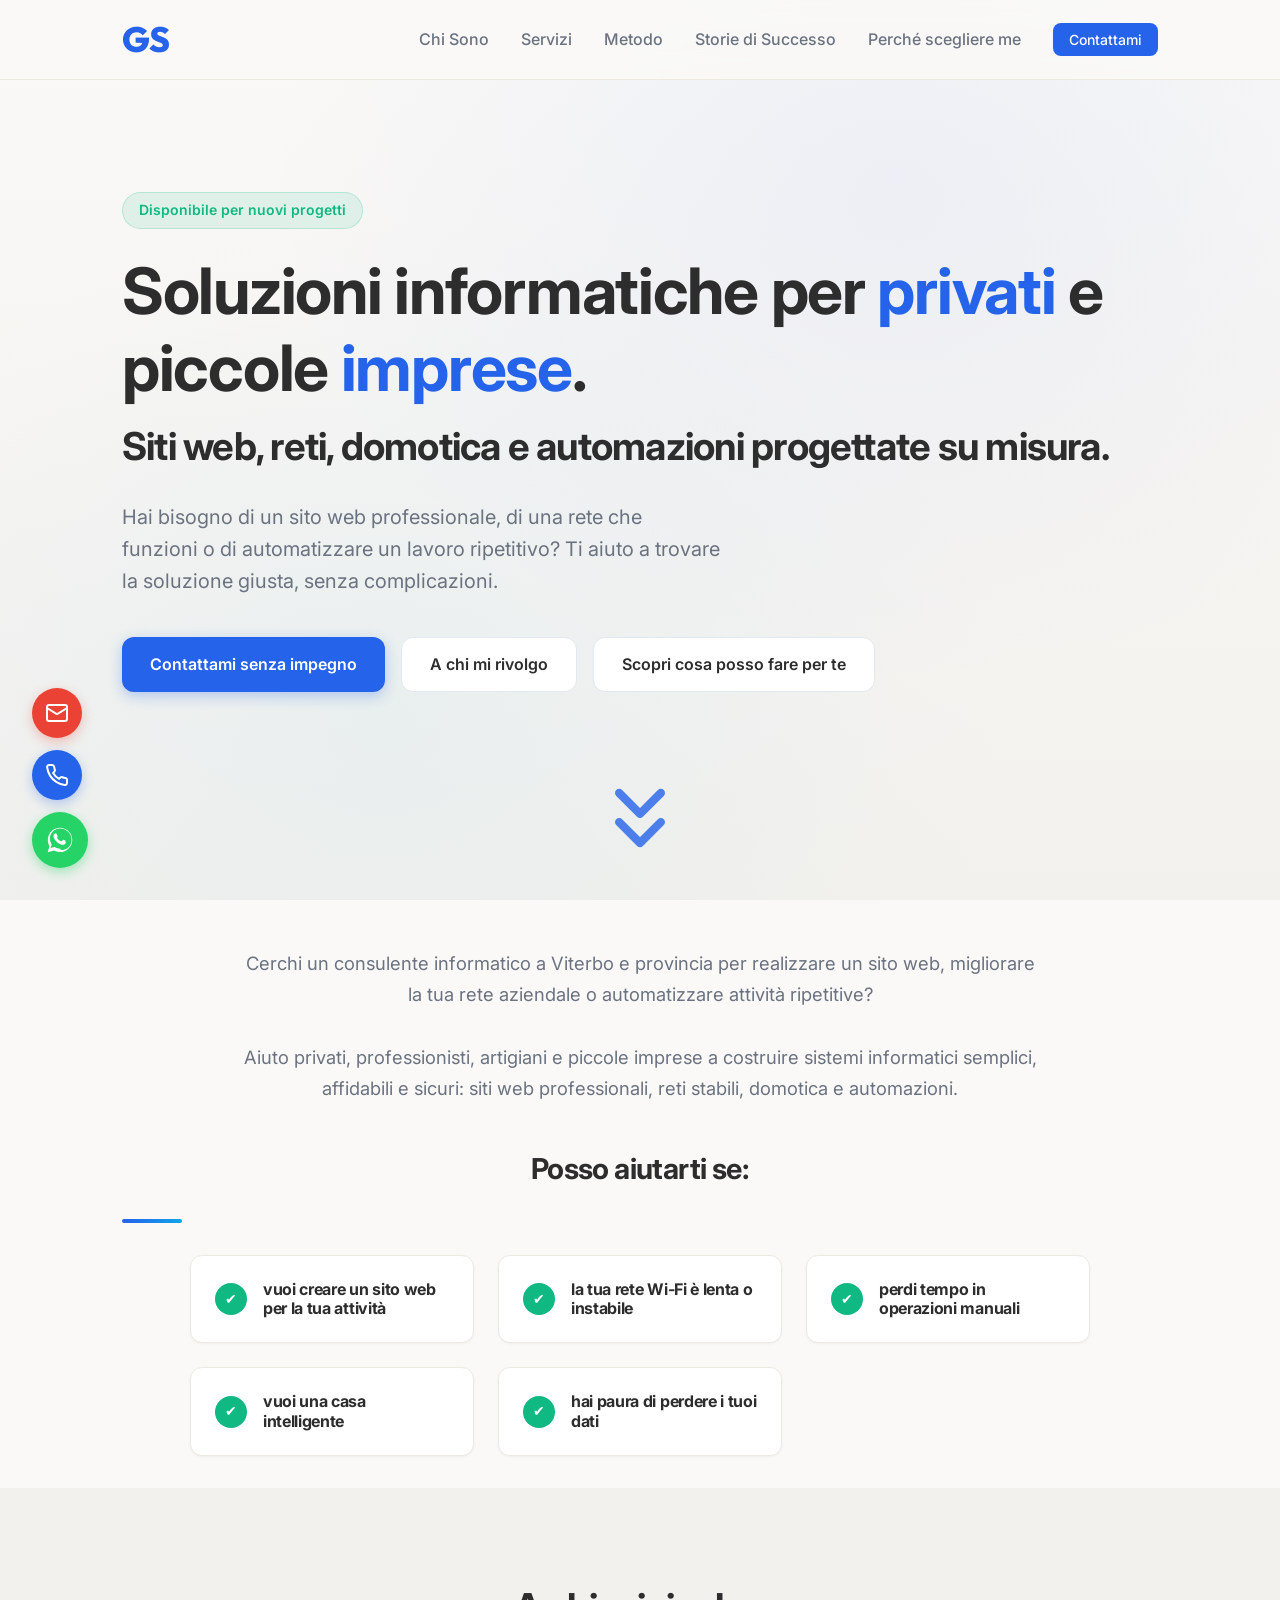
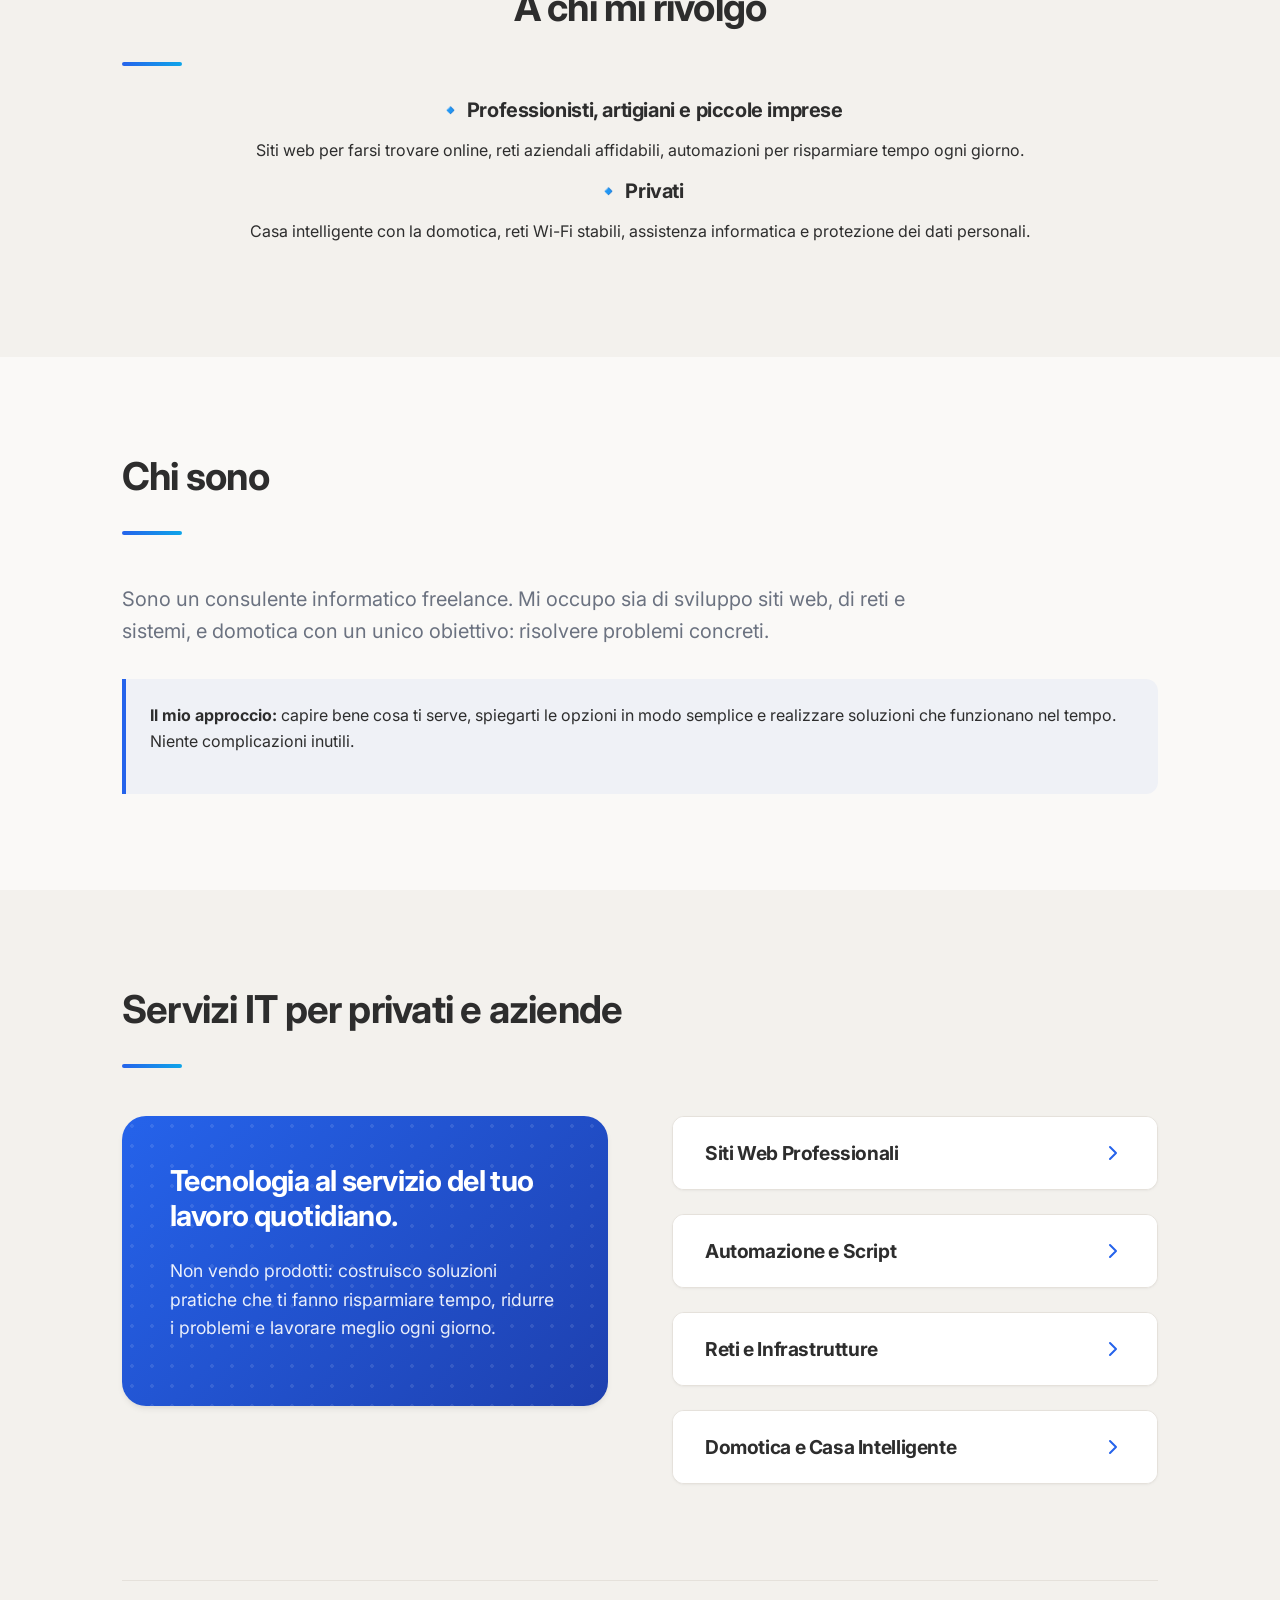
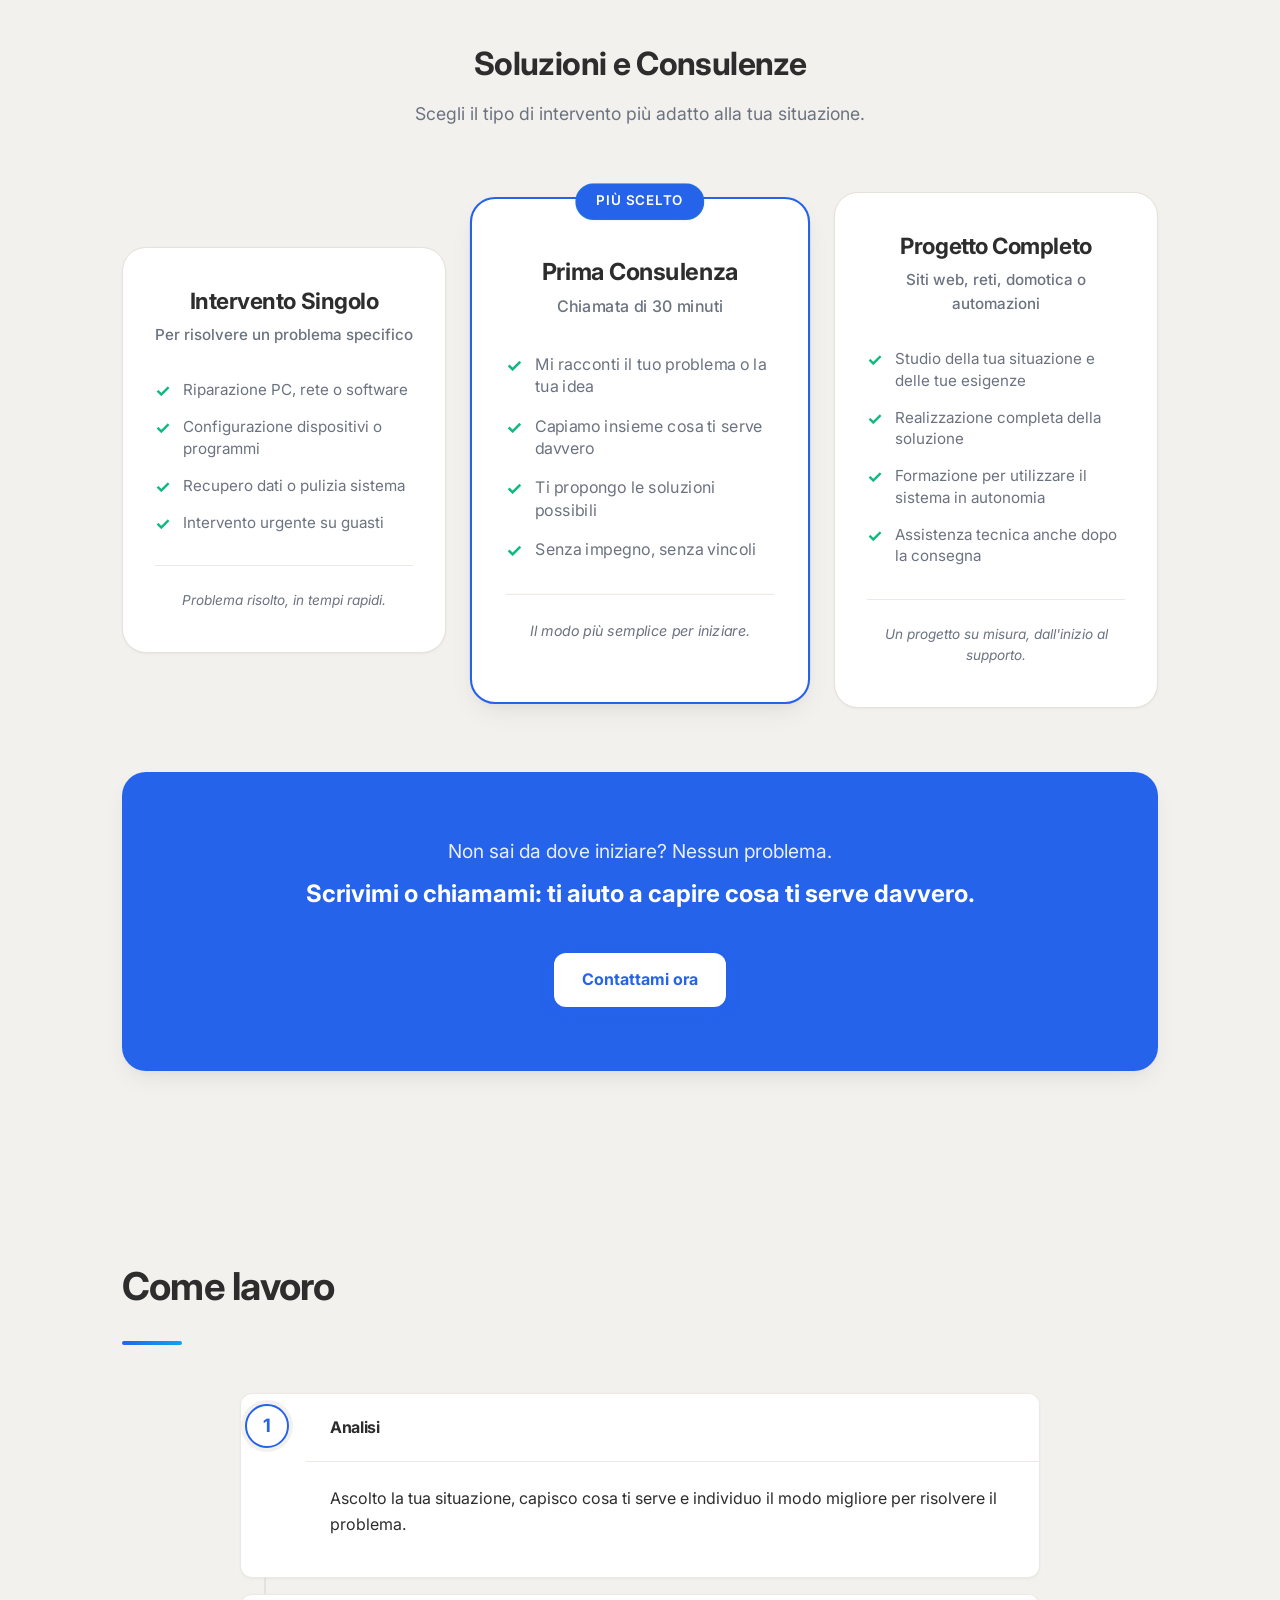
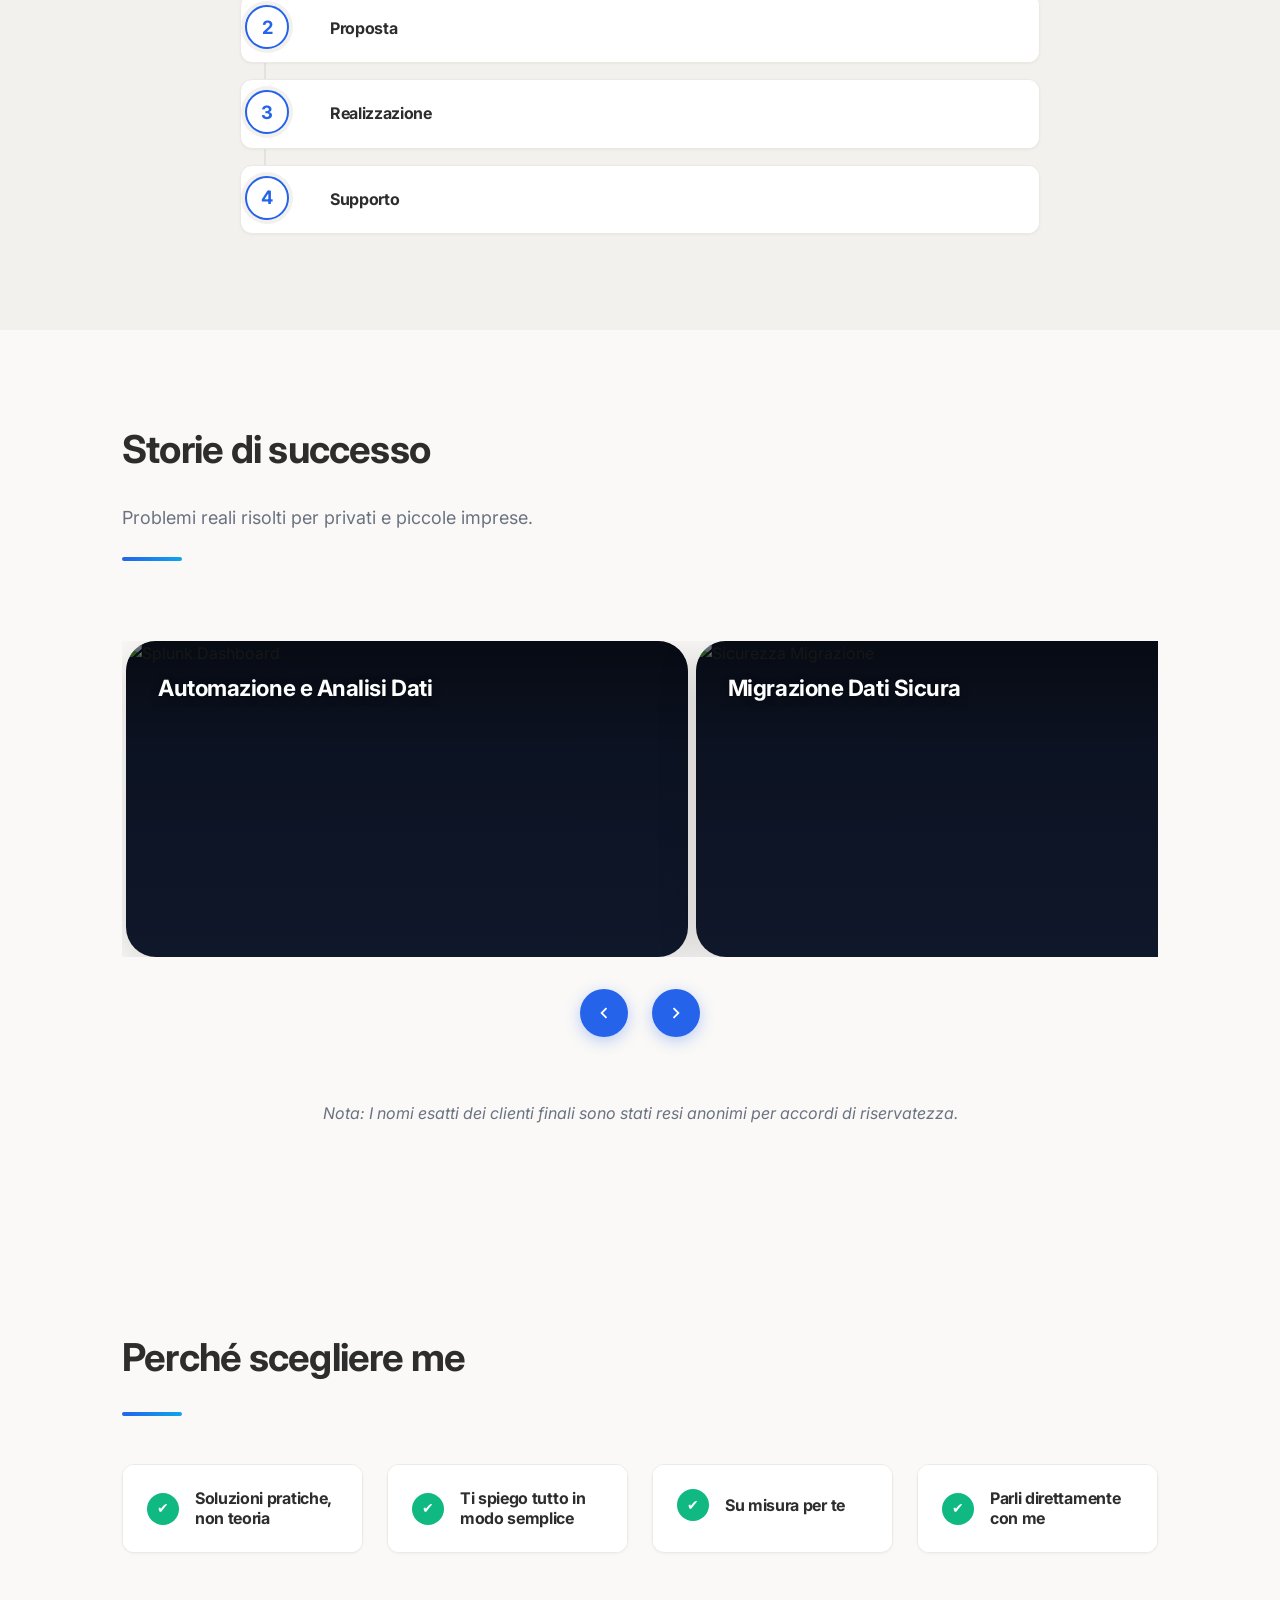
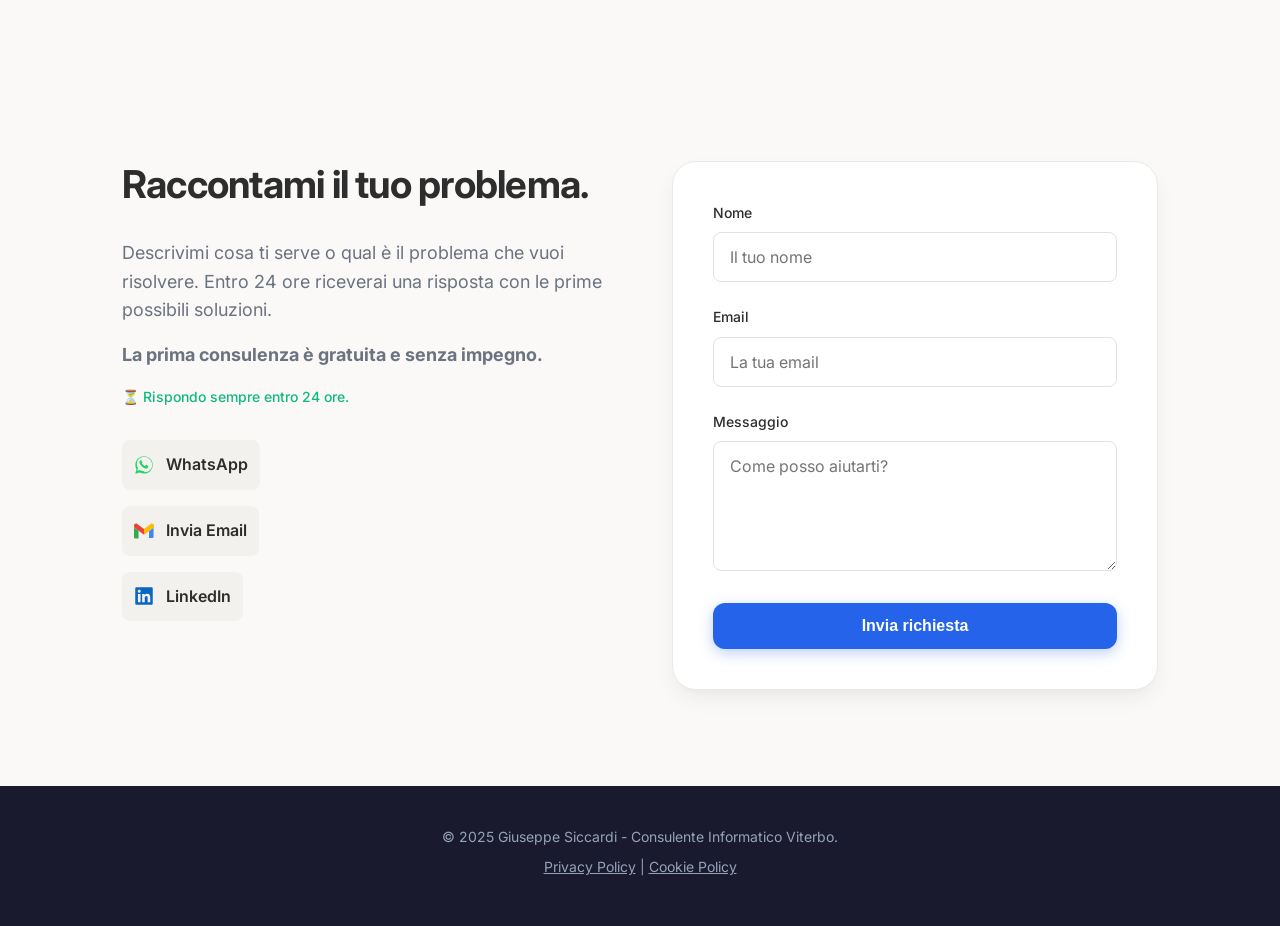
==== commit d7e6c78b: "fix: risolto overlap della freccia di scorrimento su schermi piccoli" ====
--- a/index.html
+++ b/index.html
@@ -143,15 +143,16 @@
                 <div class="tech-grid"></div>
             </div>
 
-            <!-- Scroll Indicator Arrows -->
-            <a href="#seo-intro" class="scroll-indicator" aria-label="Scorri verso il basso">
-                <svg viewBox="0 0 24 24" width="100" height="100" stroke="currentColor" stroke-width="2" fill="none"
-                    stroke-linecap="round" stroke-linejoin="round">
-                    <polyline points="7 13 12 18 17 13"></polyline>
-                    <polyline points="7 6 12 11 17 6"></polyline>
-                </svg>
-            </a>
-        </div>
+        </div>
+
+        <!-- Scroll Indicator Arrows -->
+        <a href="#seo-intro" class="scroll-indicator" aria-label="Scorri verso il basso">
+            <svg viewBox="0 0 24 24" width="100" height="100" stroke="currentColor" stroke-width="2" fill="none"
+                stroke-linecap="round" stroke-linejoin="round">
+                <polyline points="7 13 12 18 17 13"></polyline>
+                <polyline points="7 6 12 11 17 6"></polyline>
+            </svg>
+        </a>
     </header>
 
     <!-- SEO Introduction Paragraph & Problemi che risolvo -->
--- a/style.css
+++ b/style.css
@@ -358,8 +358,10 @@
 .hero {
     min-height: 100vh;
     display: flex;
-    align-items: center;
+    flex-direction: column;
+    justify-content: center;
     padding-top: 80px;
+    padding-bottom: 6rem;
     position: relative;
     overflow: hidden;
     background:
@@ -1671,10 +1673,6 @@
     }
 
     .scroll-indicator {
-        position: relative;
-        bottom: auto;
-        left: auto;
-        transform: none;
         margin-top: 3rem;
         animation: bounceArrowsMobile 2s infinite ease-in-out;
     }
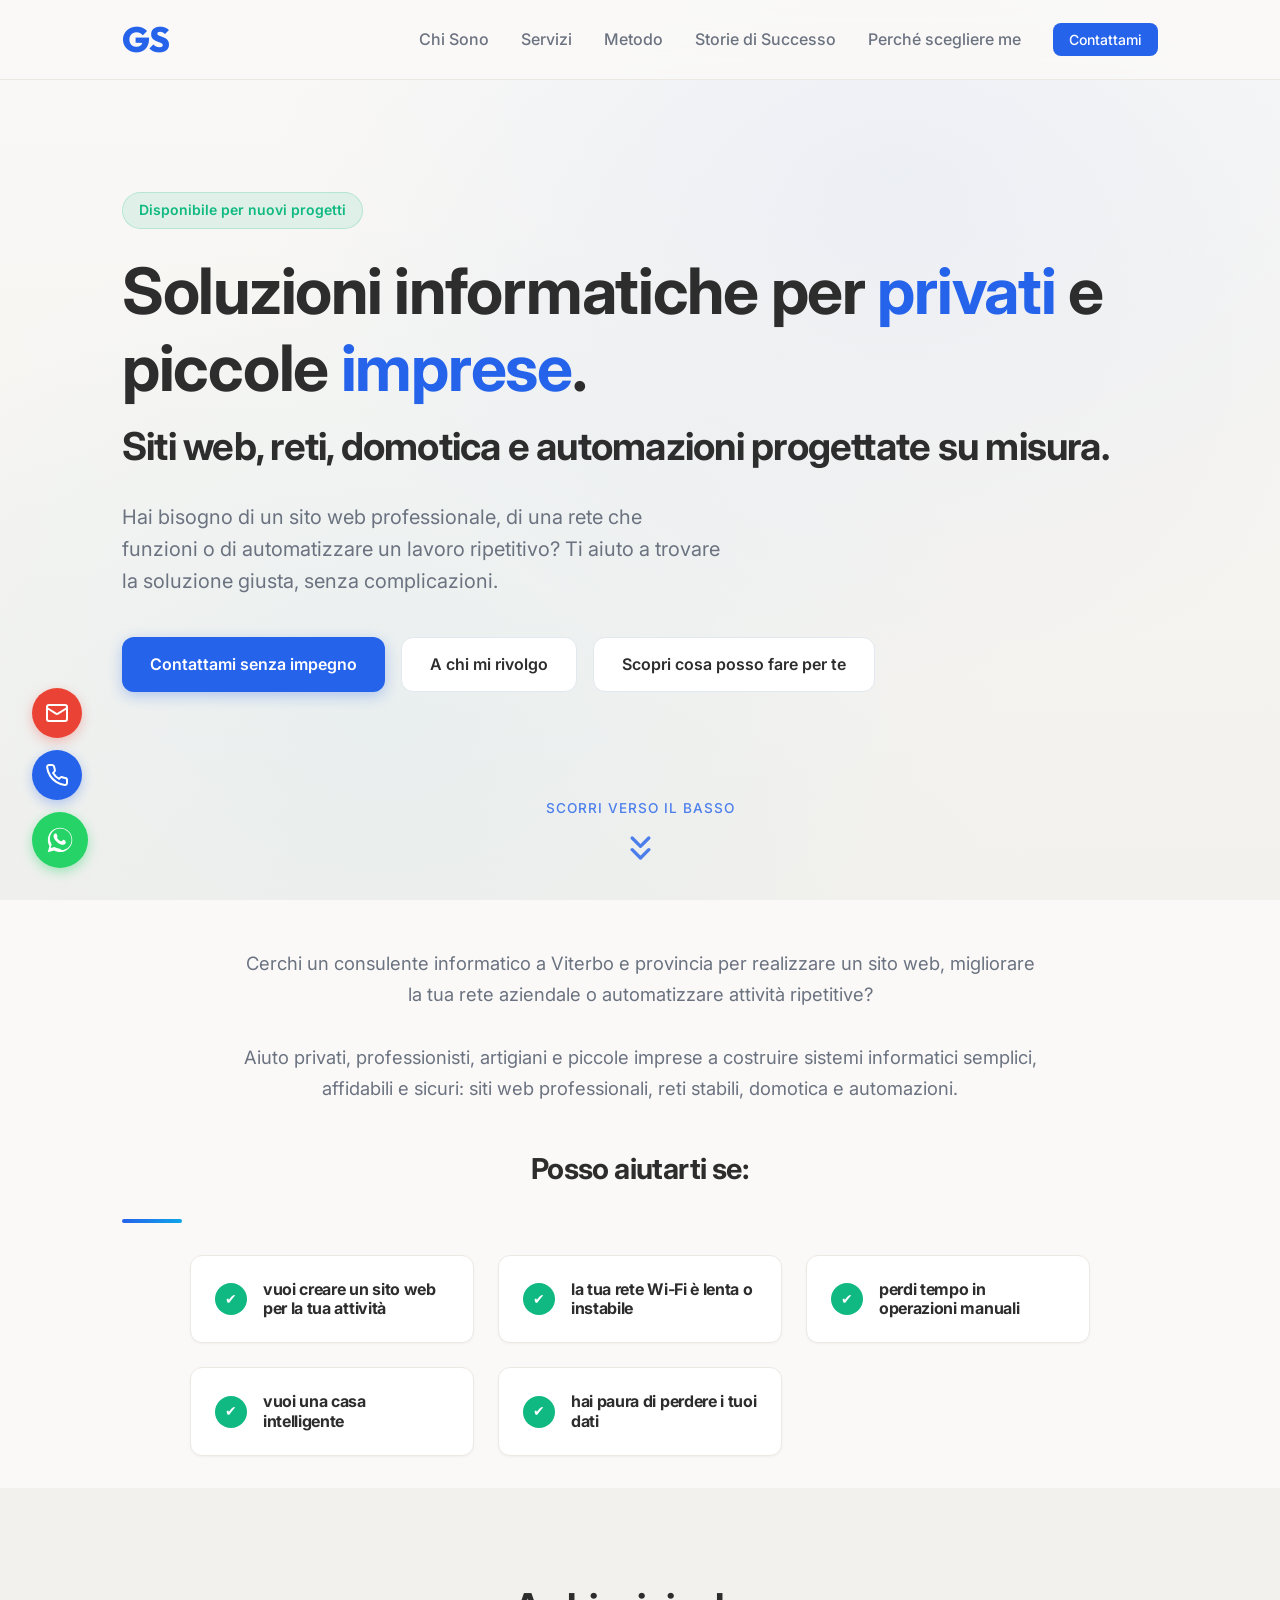
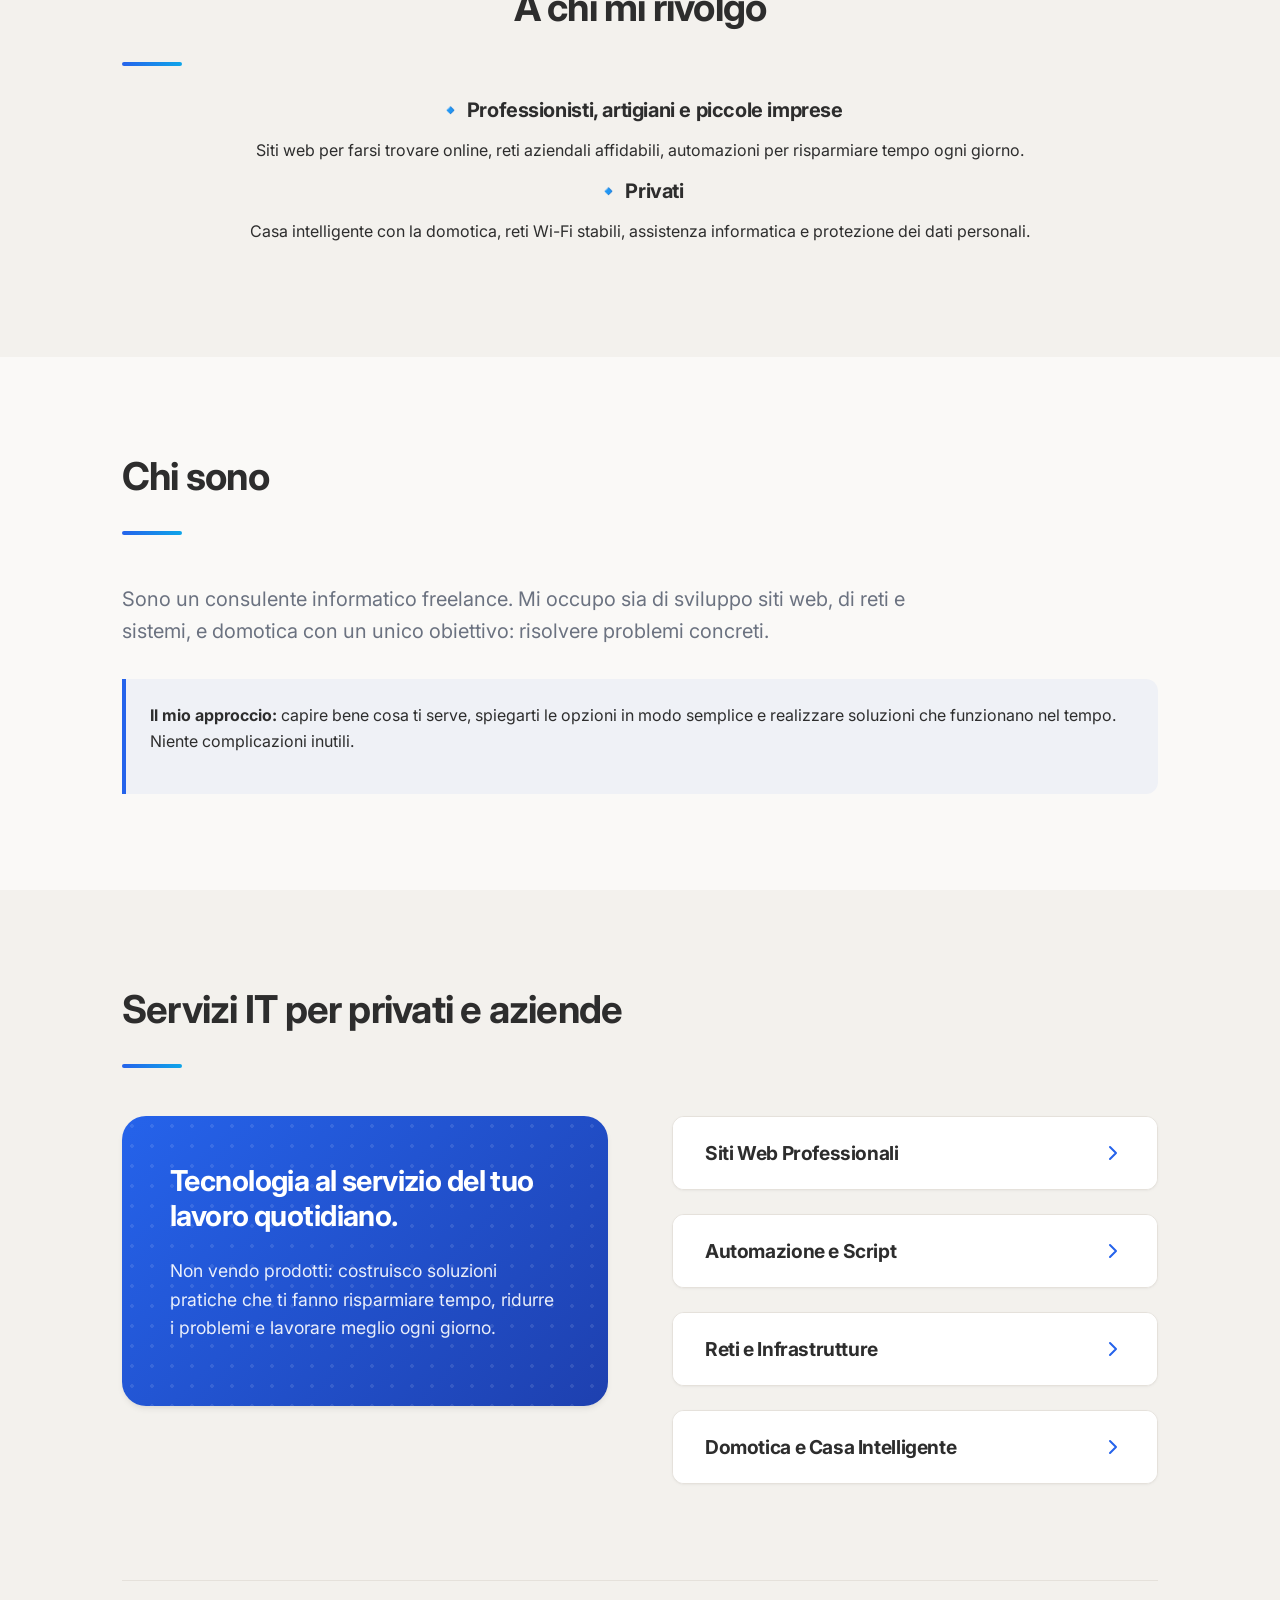
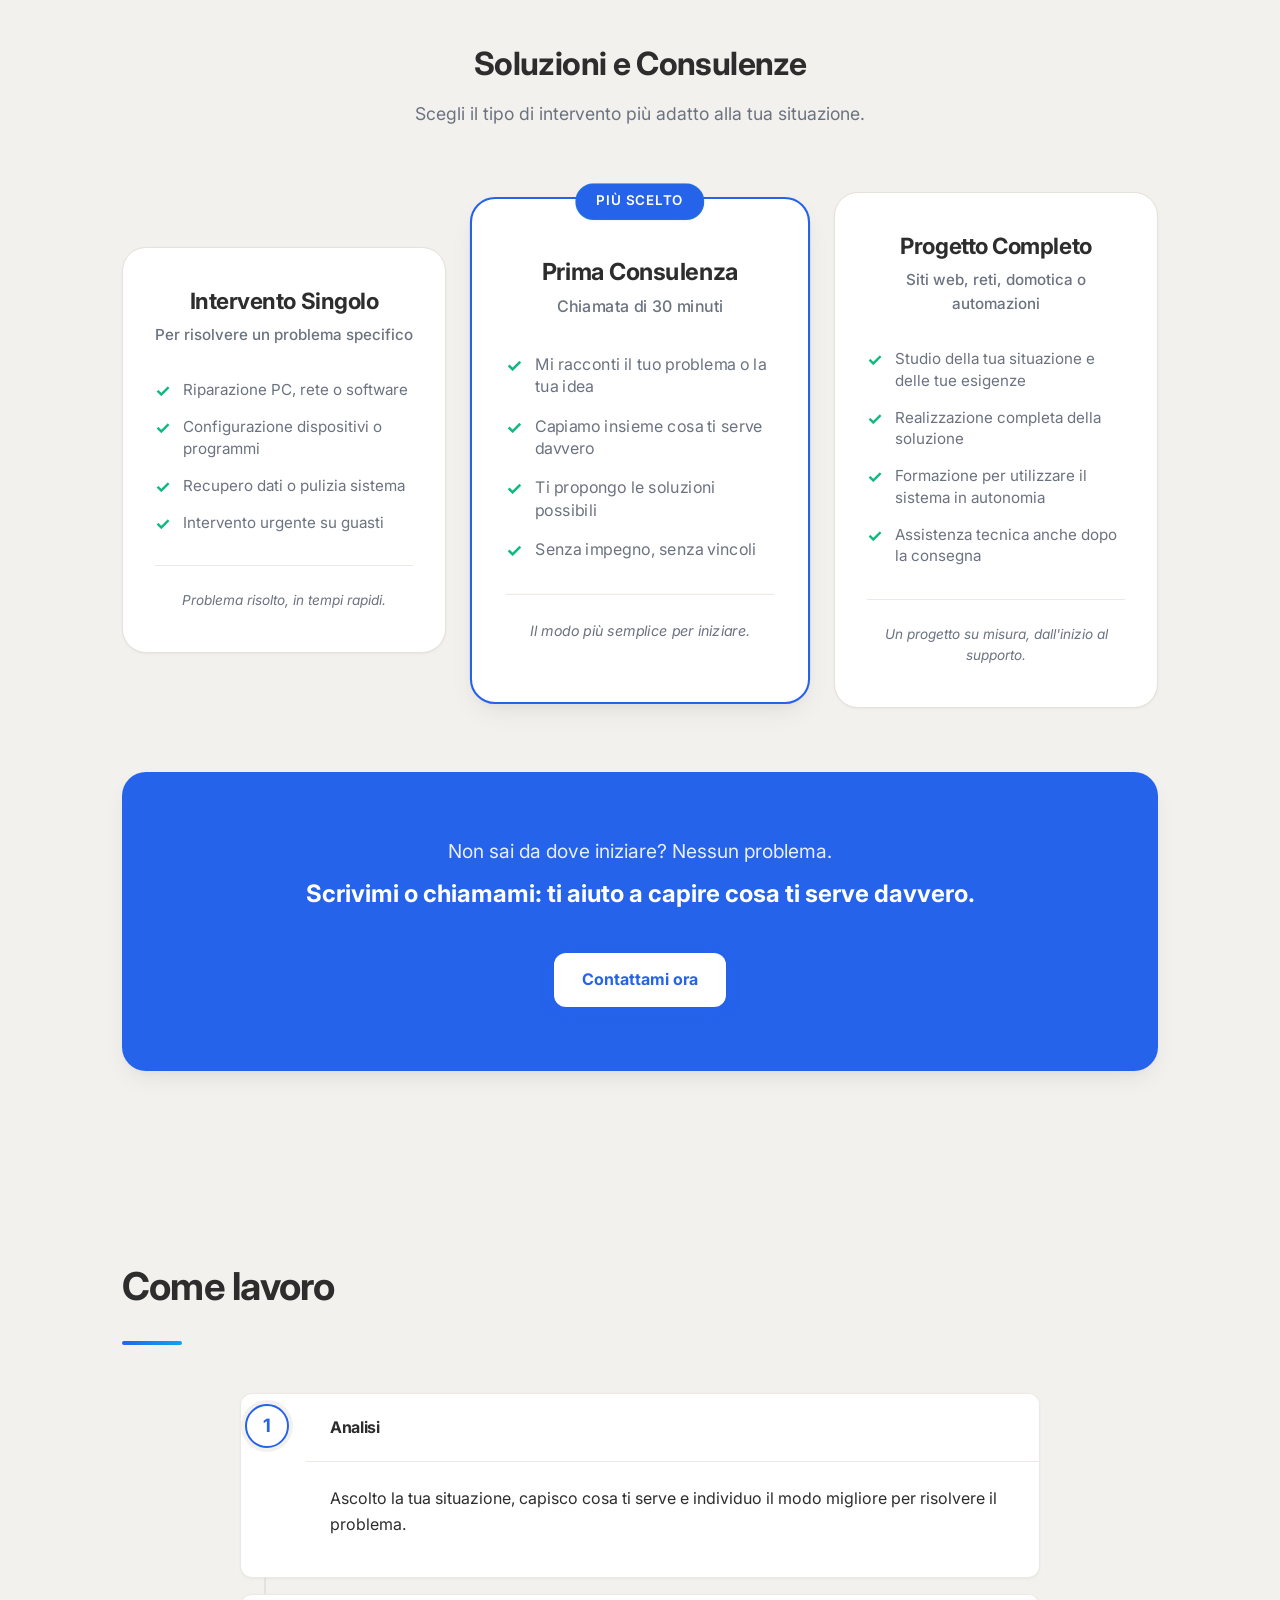
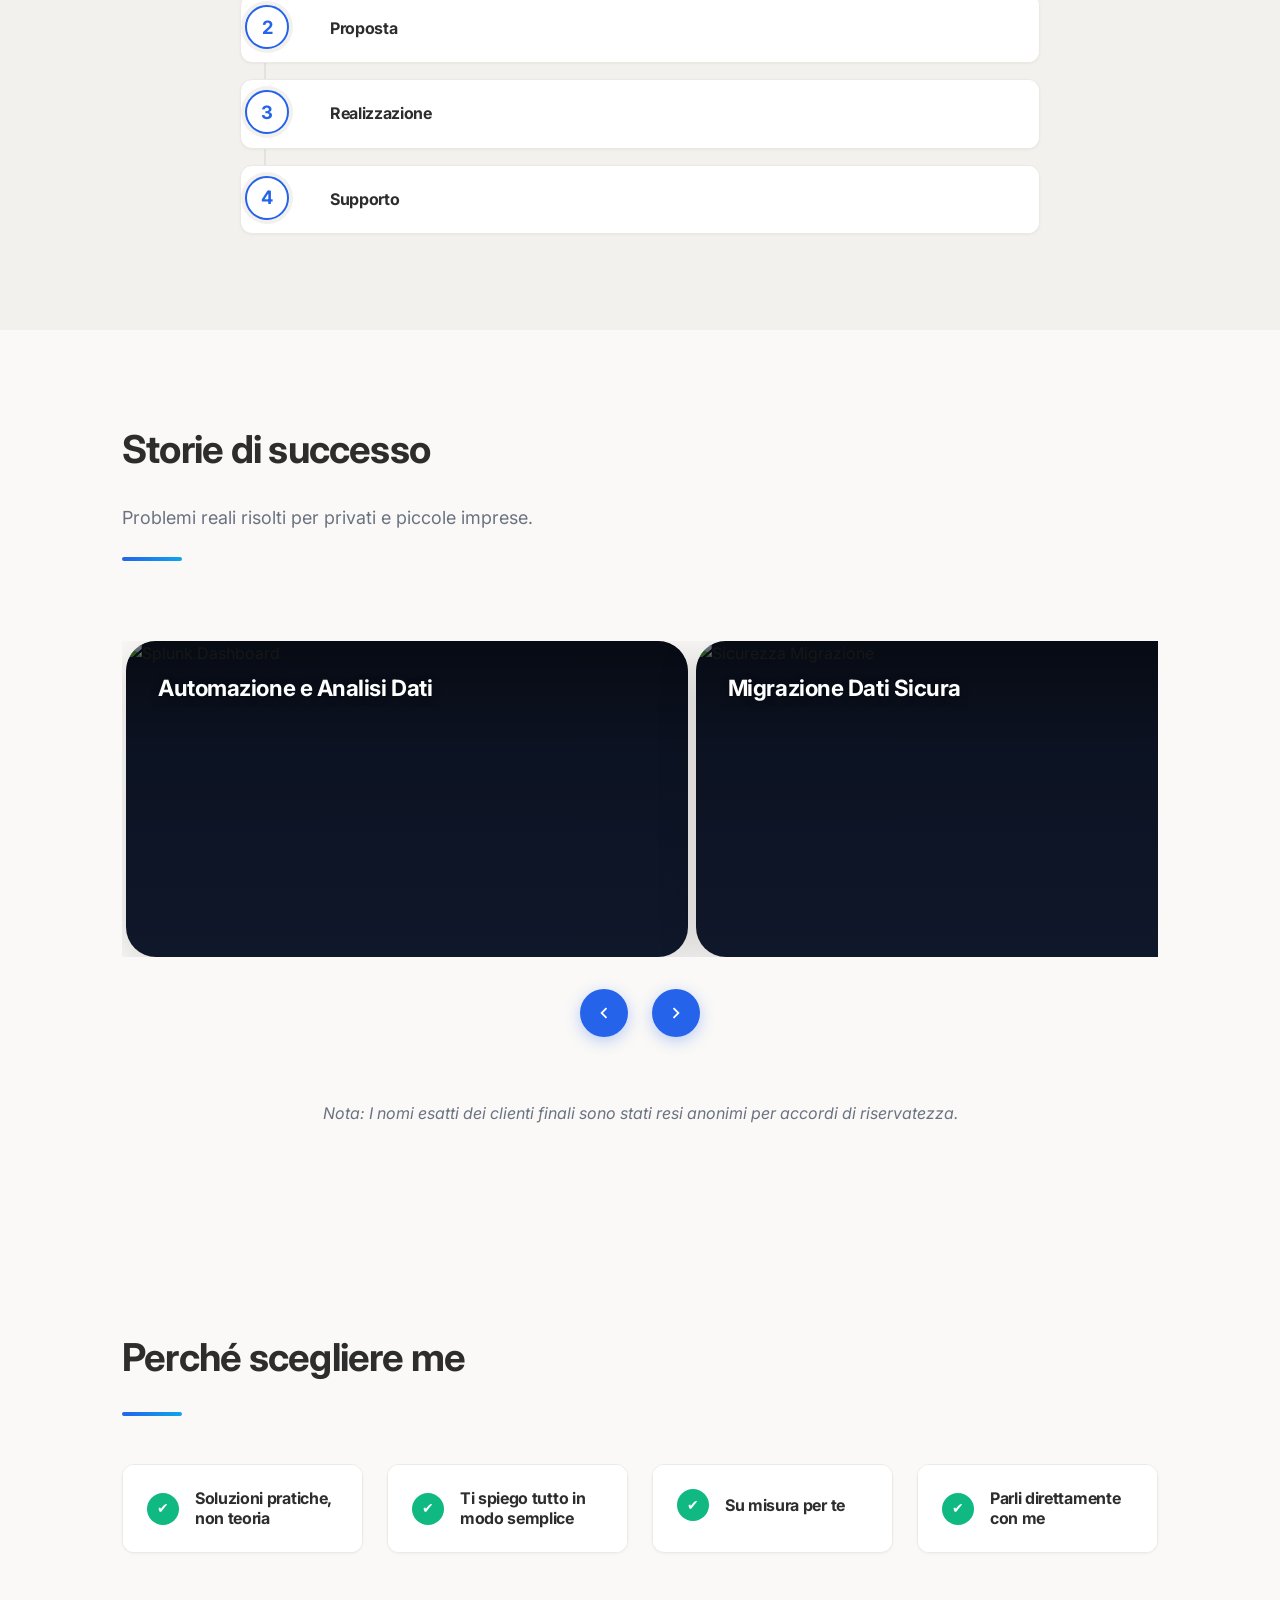
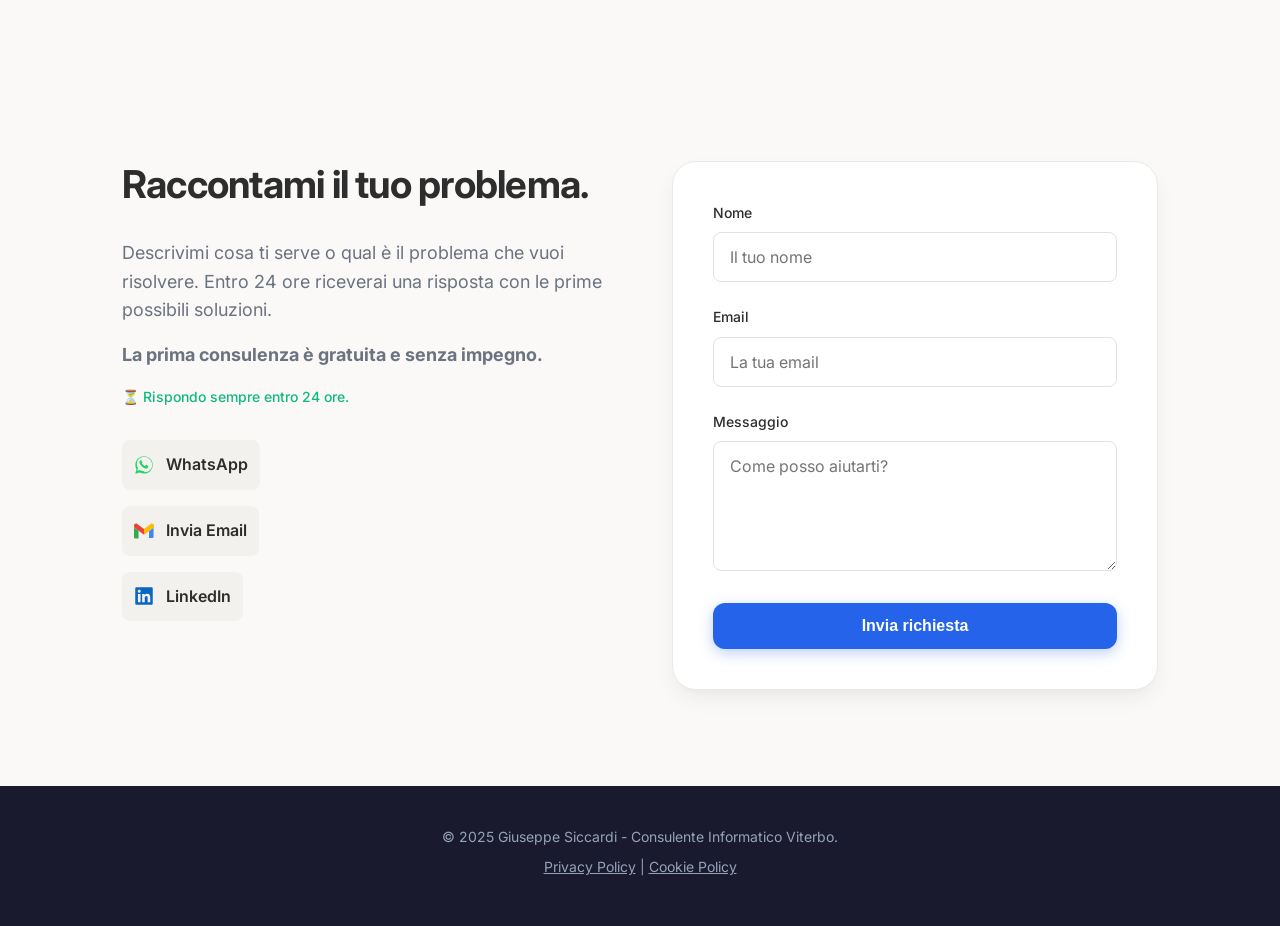
==== commit 7d6f8a03: "feat: reso visibile il testo dello scroll indicator" ====
--- a/index.html
+++ b/index.html
@@ -147,7 +147,8 @@
 
         <!-- Scroll Indicator Arrows -->
         <a href="#seo-intro" class="scroll-indicator" aria-label="Scorri verso il basso">
-            <svg viewBox="0 0 24 24" width="100" height="100" stroke="currentColor" stroke-width="2" fill="none"
+            <span class="scroll-text">Scorri verso il basso</span>
+            <svg viewBox="0 0 24 24" width="40" height="40" stroke="currentColor" stroke-width="2" fill="none"
                 stroke-linecap="round" stroke-linejoin="round">
                 <polyline points="7 13 12 18 17 13"></polyline>
                 <polyline points="7 6 12 11 17 6"></polyline>
--- a/style.css
+++ b/style.css
@@ -418,9 +418,19 @@
     z-index: 10;
     cursor: pointer;
     display: flex;
+    flex-direction: column;
     justify-content: center;
     align-items: center;
+    gap: 0.5rem;
     -webkit-tap-highlight-color: transparent;
+    text-decoration: none;
+}
+
+.scroll-text {
+    font-size: 0.85rem;
+    font-weight: 500;
+    text-transform: uppercase;
+    letter-spacing: 1px;
 }
 
 .scroll-indicator:hover {
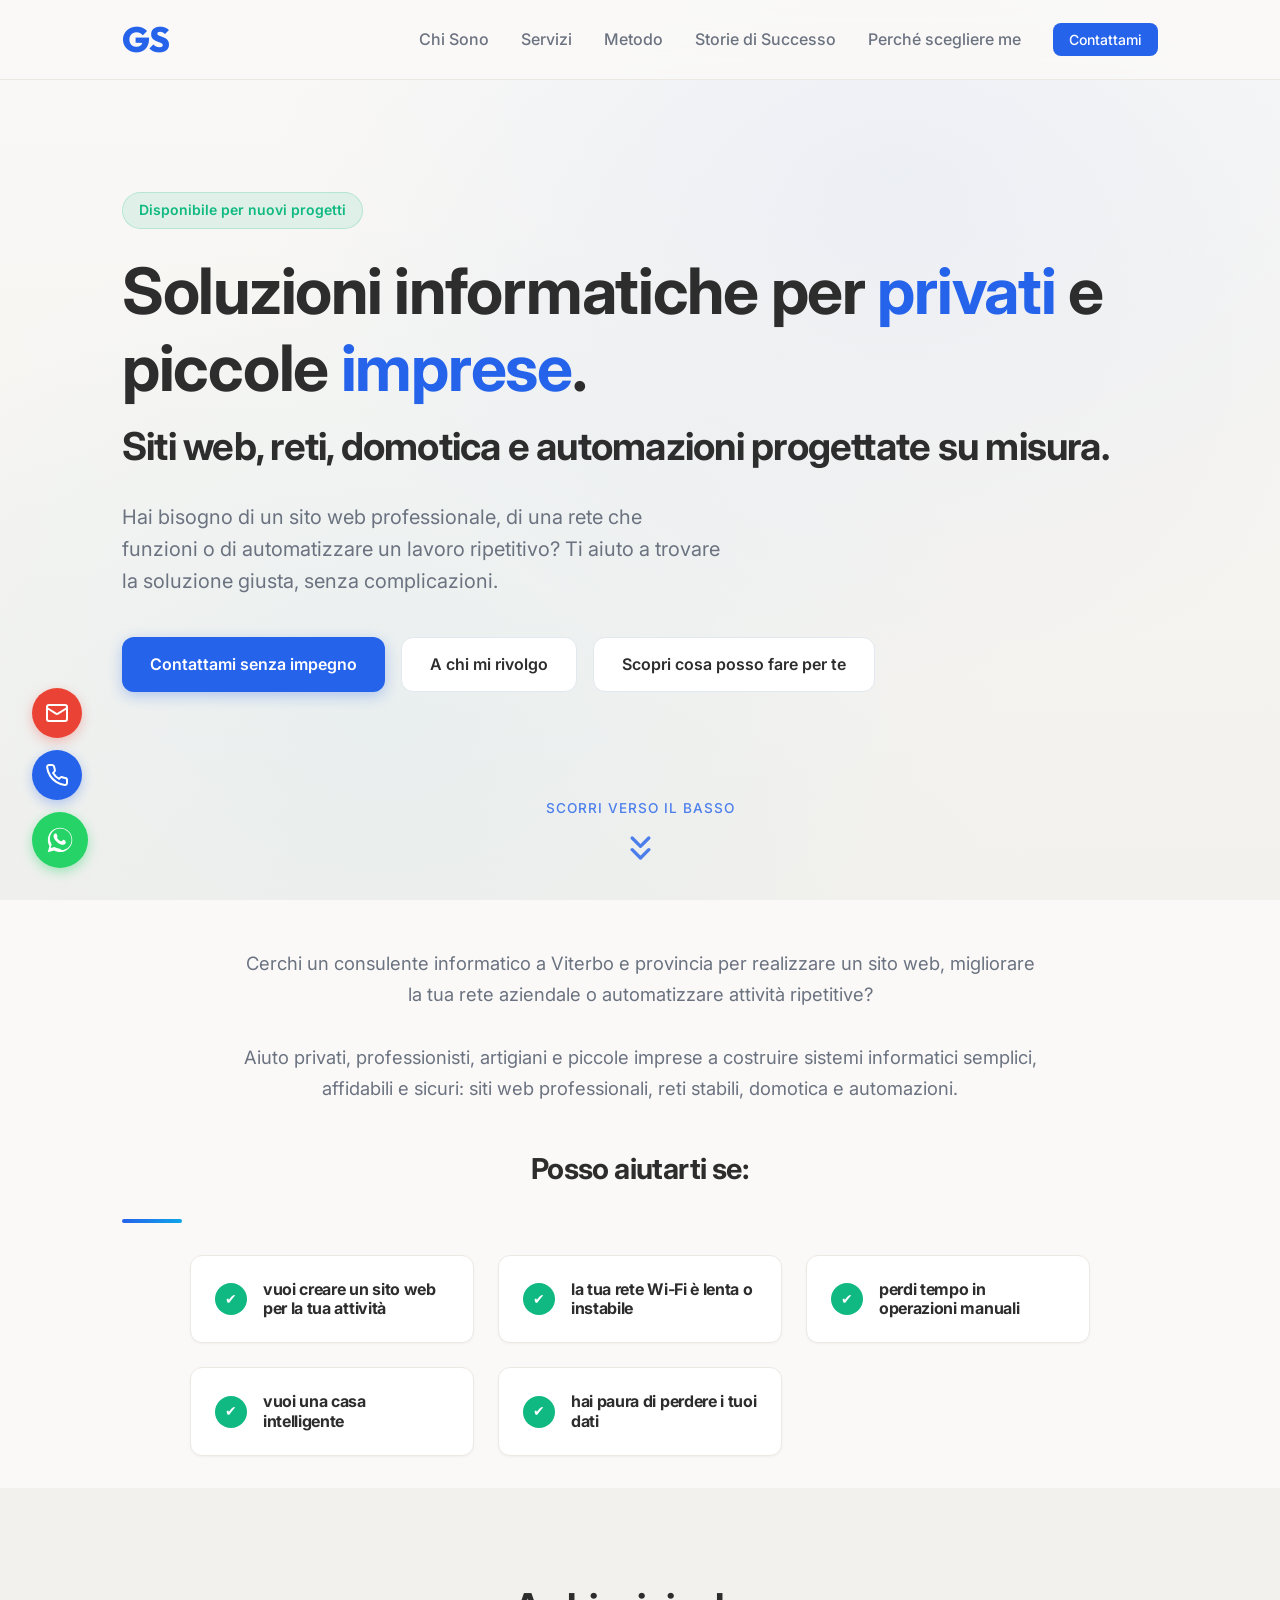
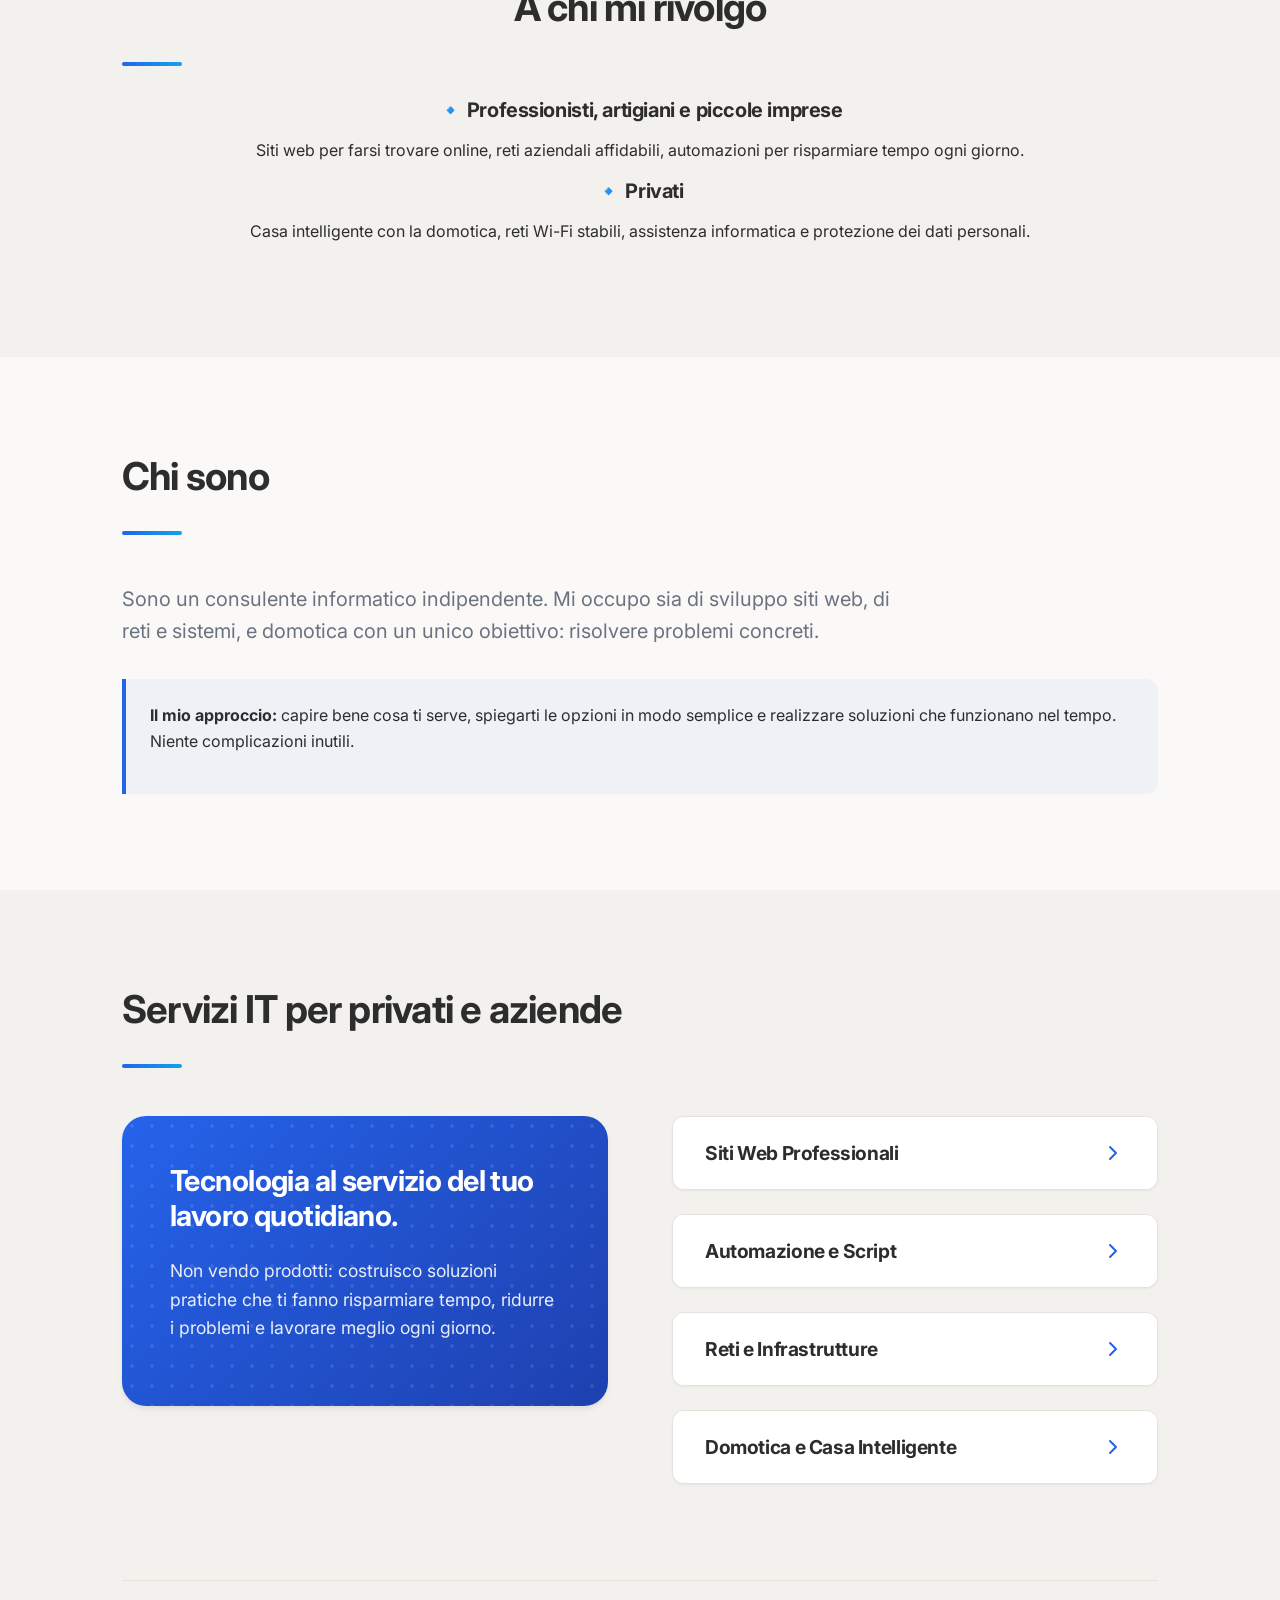
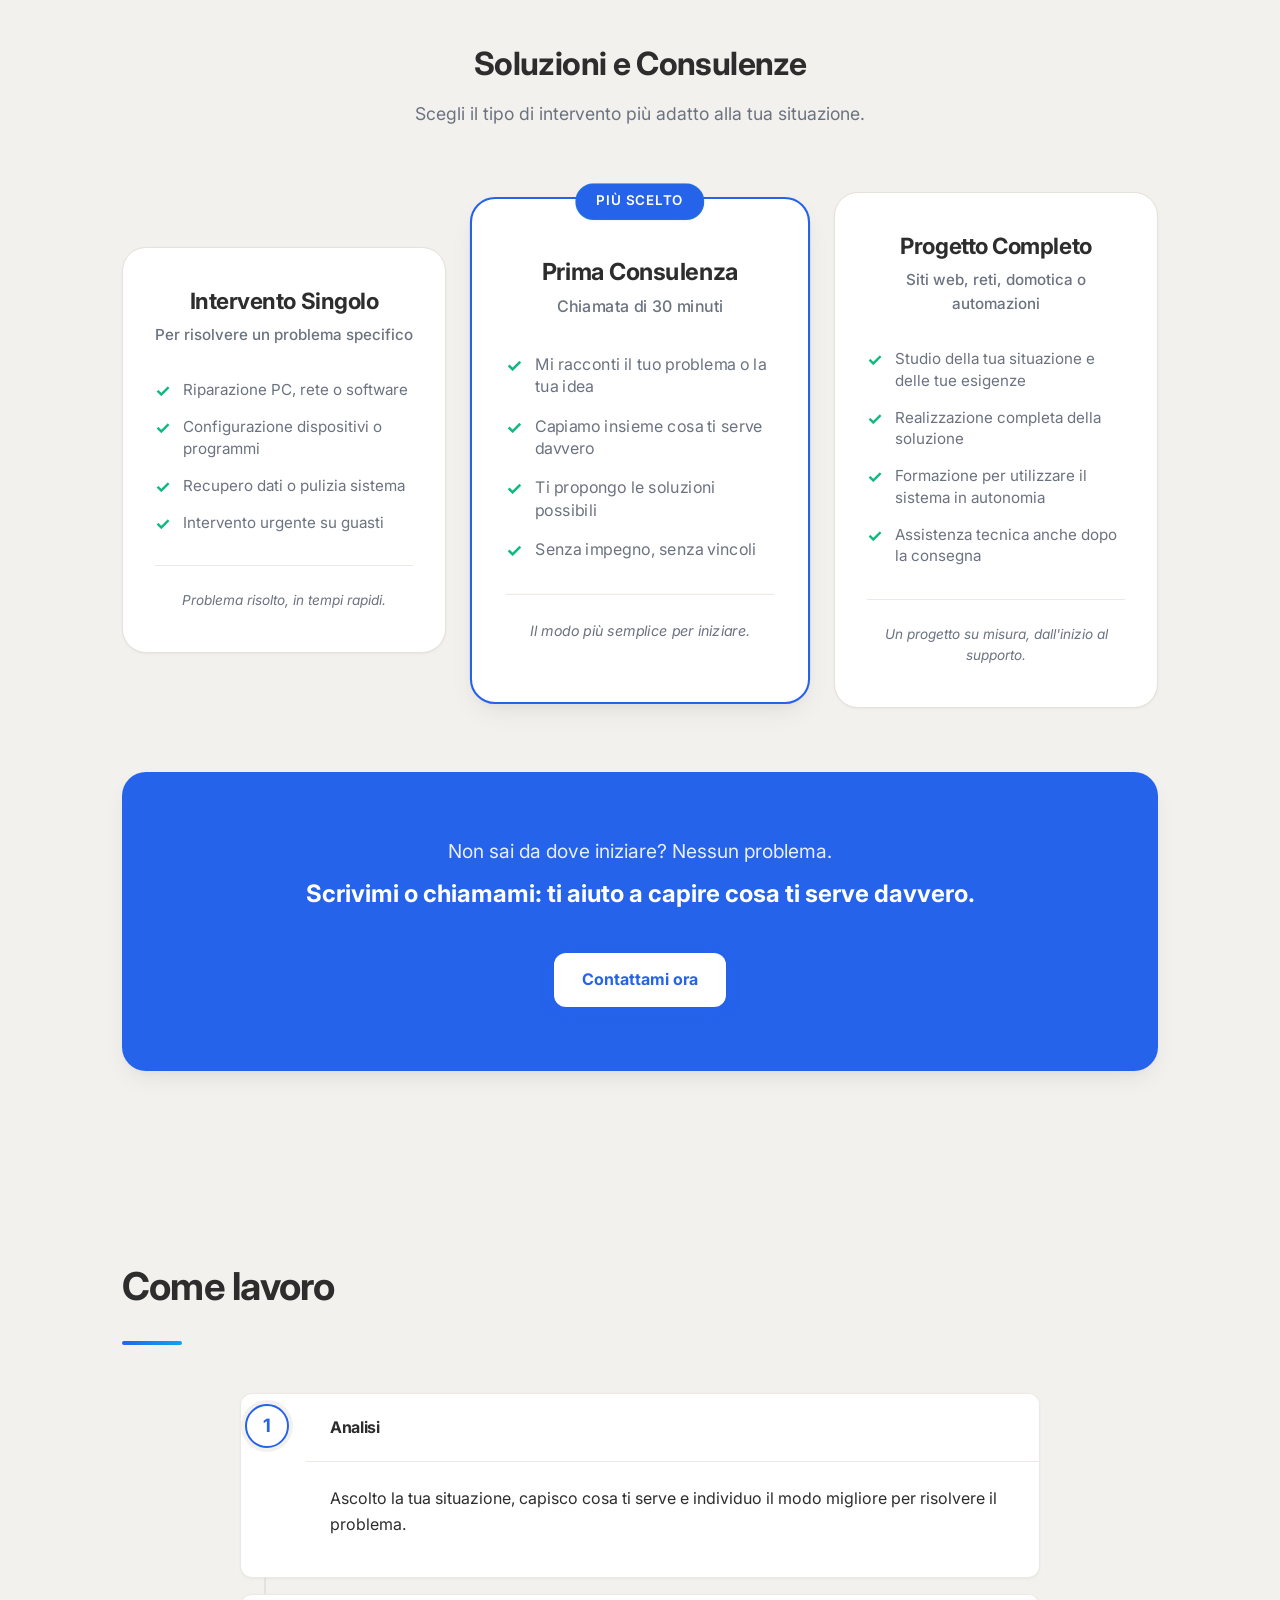
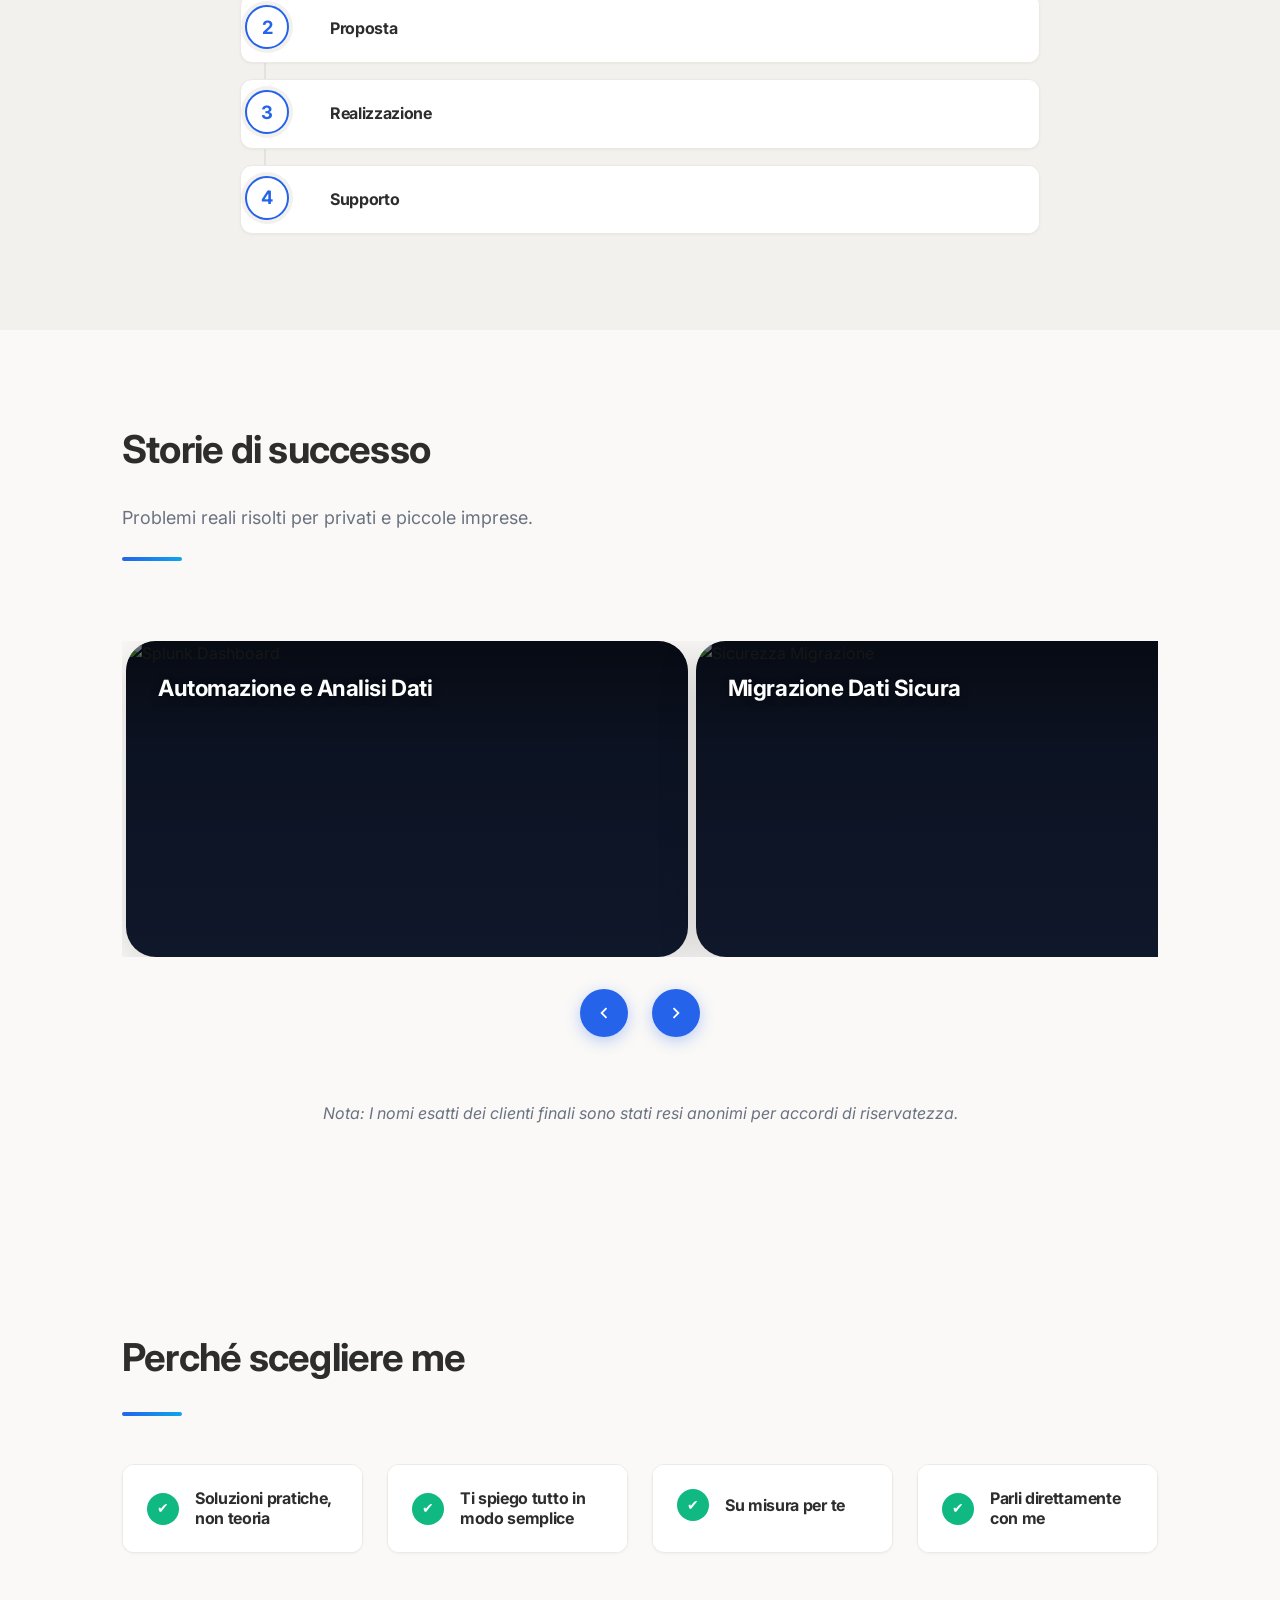
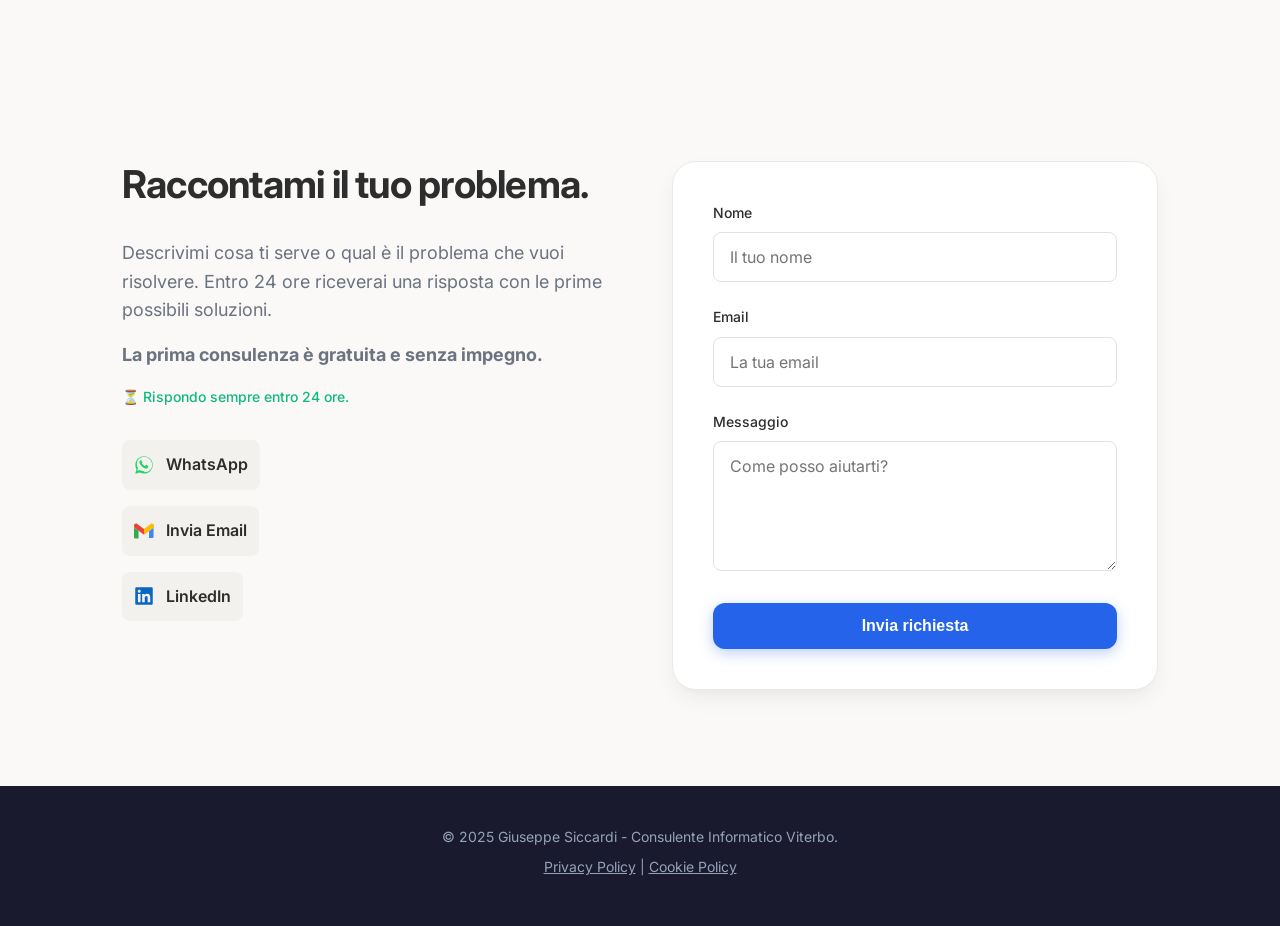
==== commit cdb44f50: "fix(copy): sostituito ulteriormente 'freelance' con 'indipendente' nei tag Open Graph e sezione Chi " ====
--- a/index.html
+++ b/index.html
@@ -20,14 +20,14 @@
     <!-- Open Graph / Social Sharing -->
     <meta property="og:type" content="website">
     <meta property="og:url" content="https://giuseppesiccardiit.vercel.app/">
-    <meta property="og:title" content="Giuseppe Siccardi — Consulente Informatico Freelance">
+    <meta property="og:title" content="Giuseppe Siccardi — Consulente Informatico Indipendente">
     <meta property="og:description"
         content="Siti web, reti, domotica e automazioni su misura per privati, professionisti e piccole imprese. Prima consulenza gratuita.">
     <meta property="og:image" content="https://giuseppesiccardiit.vercel.app/assets/images/og-image.png">
     <meta property="og:image:width" content="1200">
     <meta property="og:image:height" content="630">
     <meta name="twitter:card" content="summary_large_image">
-    <meta name="twitter:title" content="Giuseppe Siccardi — Consulente Informatico Freelance">
+    <meta name="twitter:title" content="Giuseppe Siccardi — Consulente Informatico Indipendente">
     <meta name="twitter:description"
         content="Siti web, reti, domotica e automazioni su misura. Prima consulenza gratuita.">
     <meta name="twitter:image" content="https://giuseppesiccardiit.vercel.app/assets/images/og-image.png">
@@ -52,7 +52,7 @@
             "addressLocality": "Viterbo",
             "addressCountry": "IT"
         },
-        "description": "Consulente informatico freelance specializzato in realizzazione siti web, automazione processi aziendali, reti informatiche e domotica per privati, professionisti, artigiani e piccole aziende.",
+        "description": "Consulente informatico indipendente specializzato in realizzazione siti web, automazione processi aziendali, reti informatiche e domotica per privati, professionisti, artigiani e piccole aziende.",
         "url": "https://giuseppesiccardiit.vercel.app",
         "telephone": "+39-345-098-0097",
         "email": "info@giuseppesiccardi.it",
@@ -227,7 +227,7 @@
                 <div class="divider"></div>
             </div>
             <div class="about-content fade-up stagger-1">
-                <p class="lead-text">Sono un consulente informatico freelance. Mi occupo sia di sviluppo siti web,
+                <p class="lead-text">Sono un consulente informatico indipendente. Mi occupo sia di sviluppo siti web,
                     di reti e sistemi, e domotica con un unico obiettivo: risolvere problemi concreti.</p>
                 <div class="approach-box mt-4">
                     <p><strong>Il mio approccio:</strong> capire bene cosa ti serve, spiegarti le opzioni in modo
